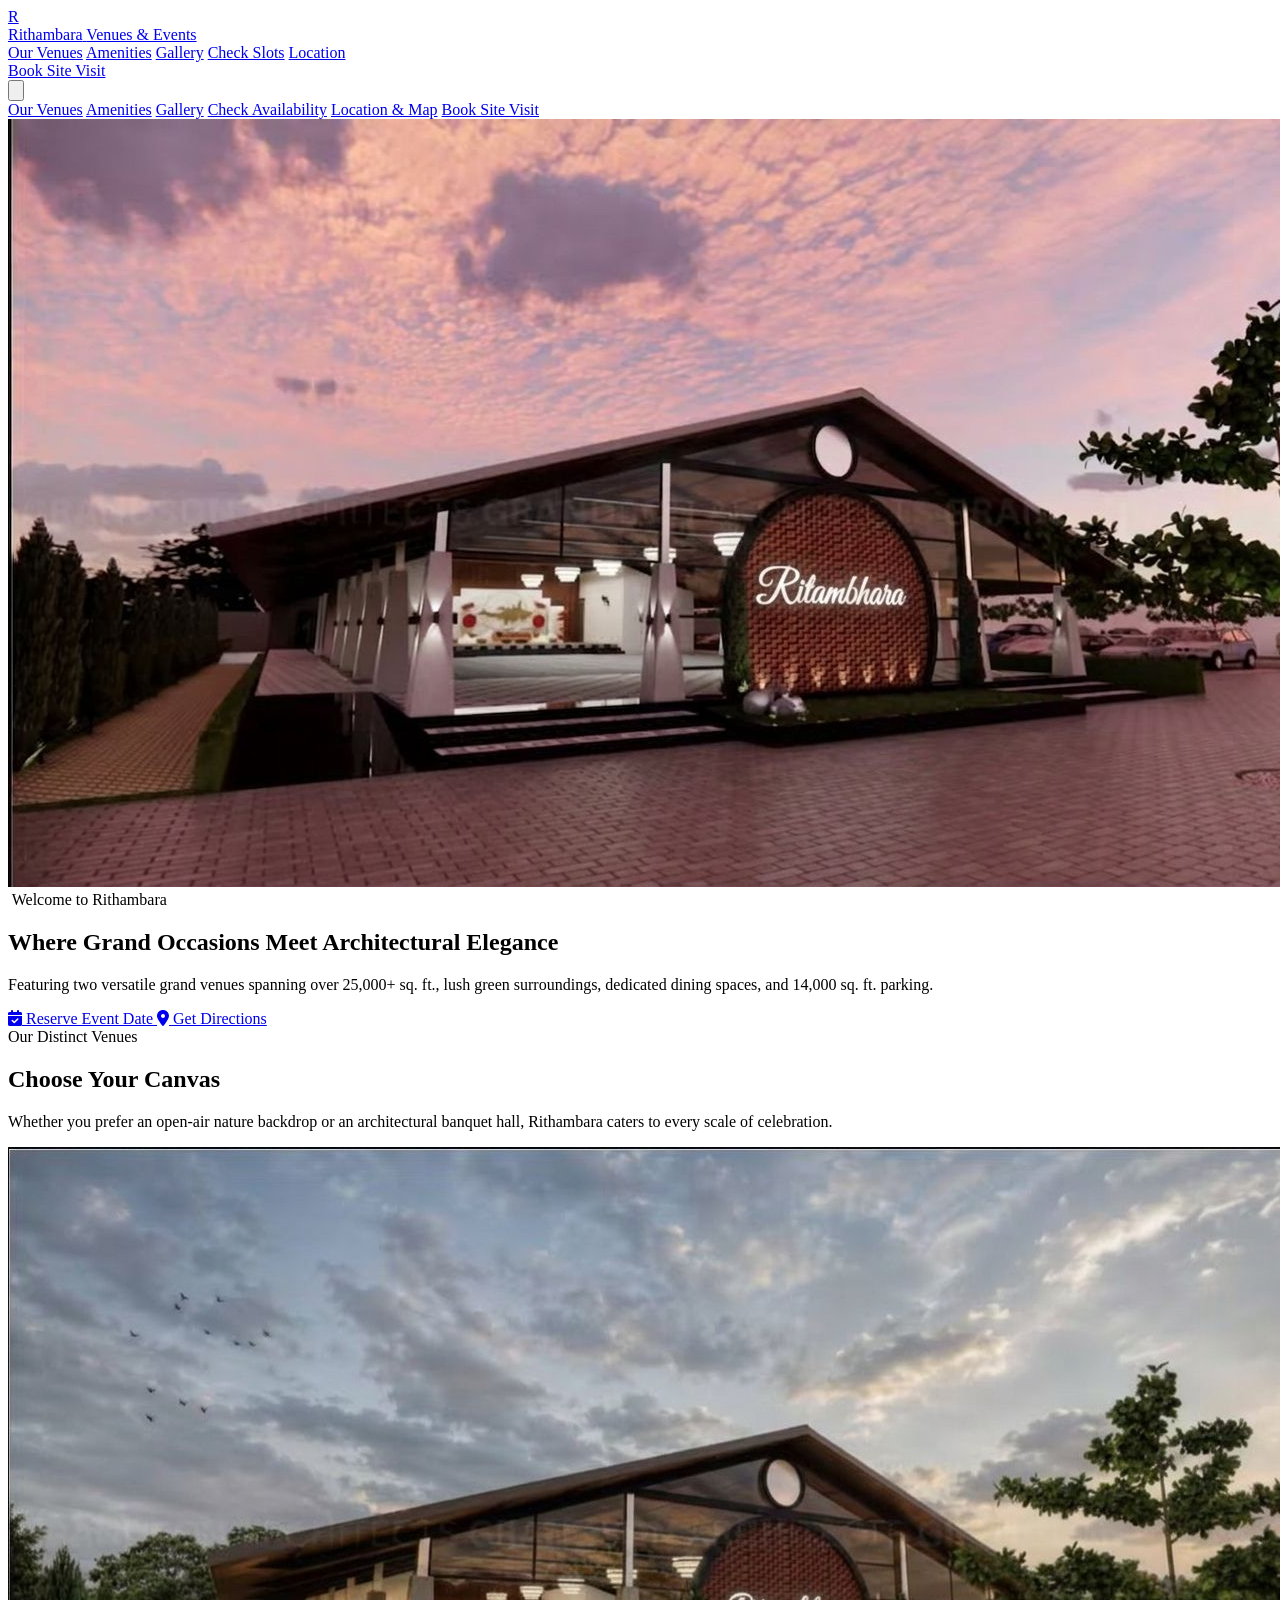
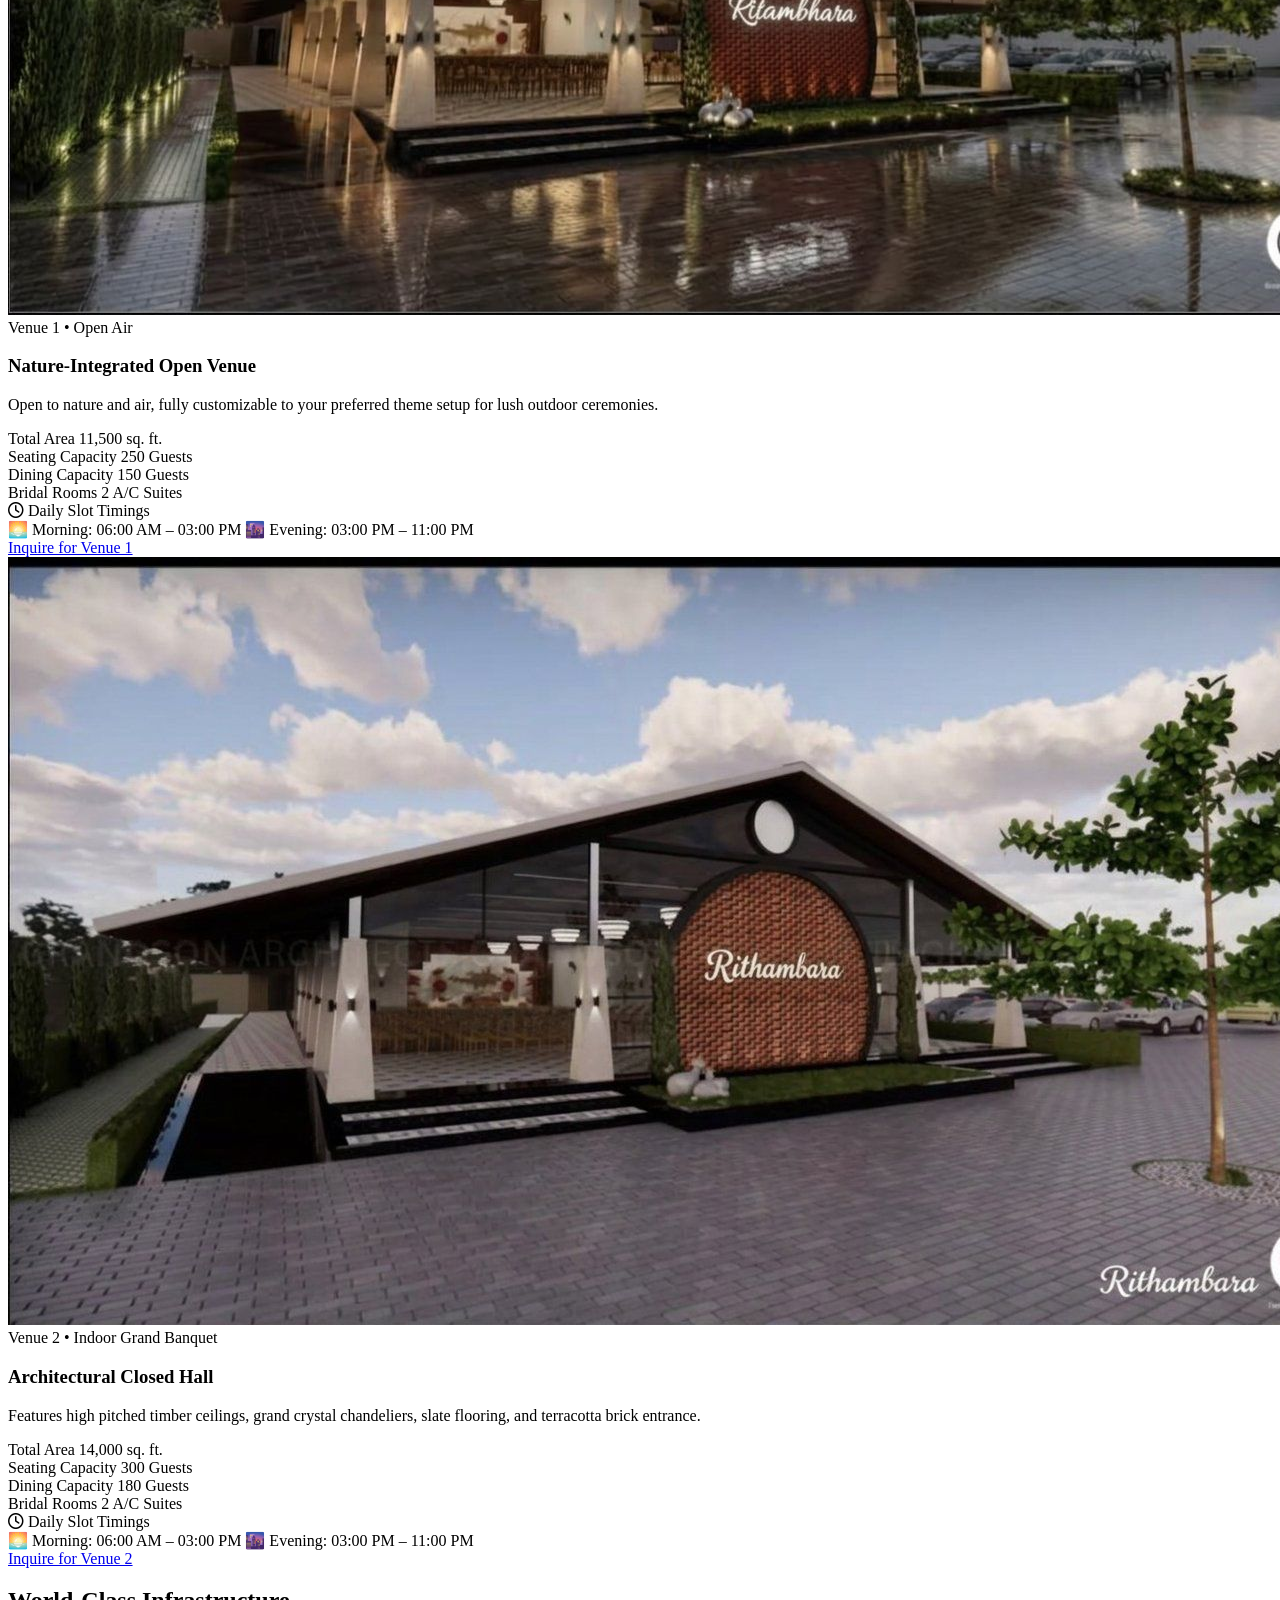
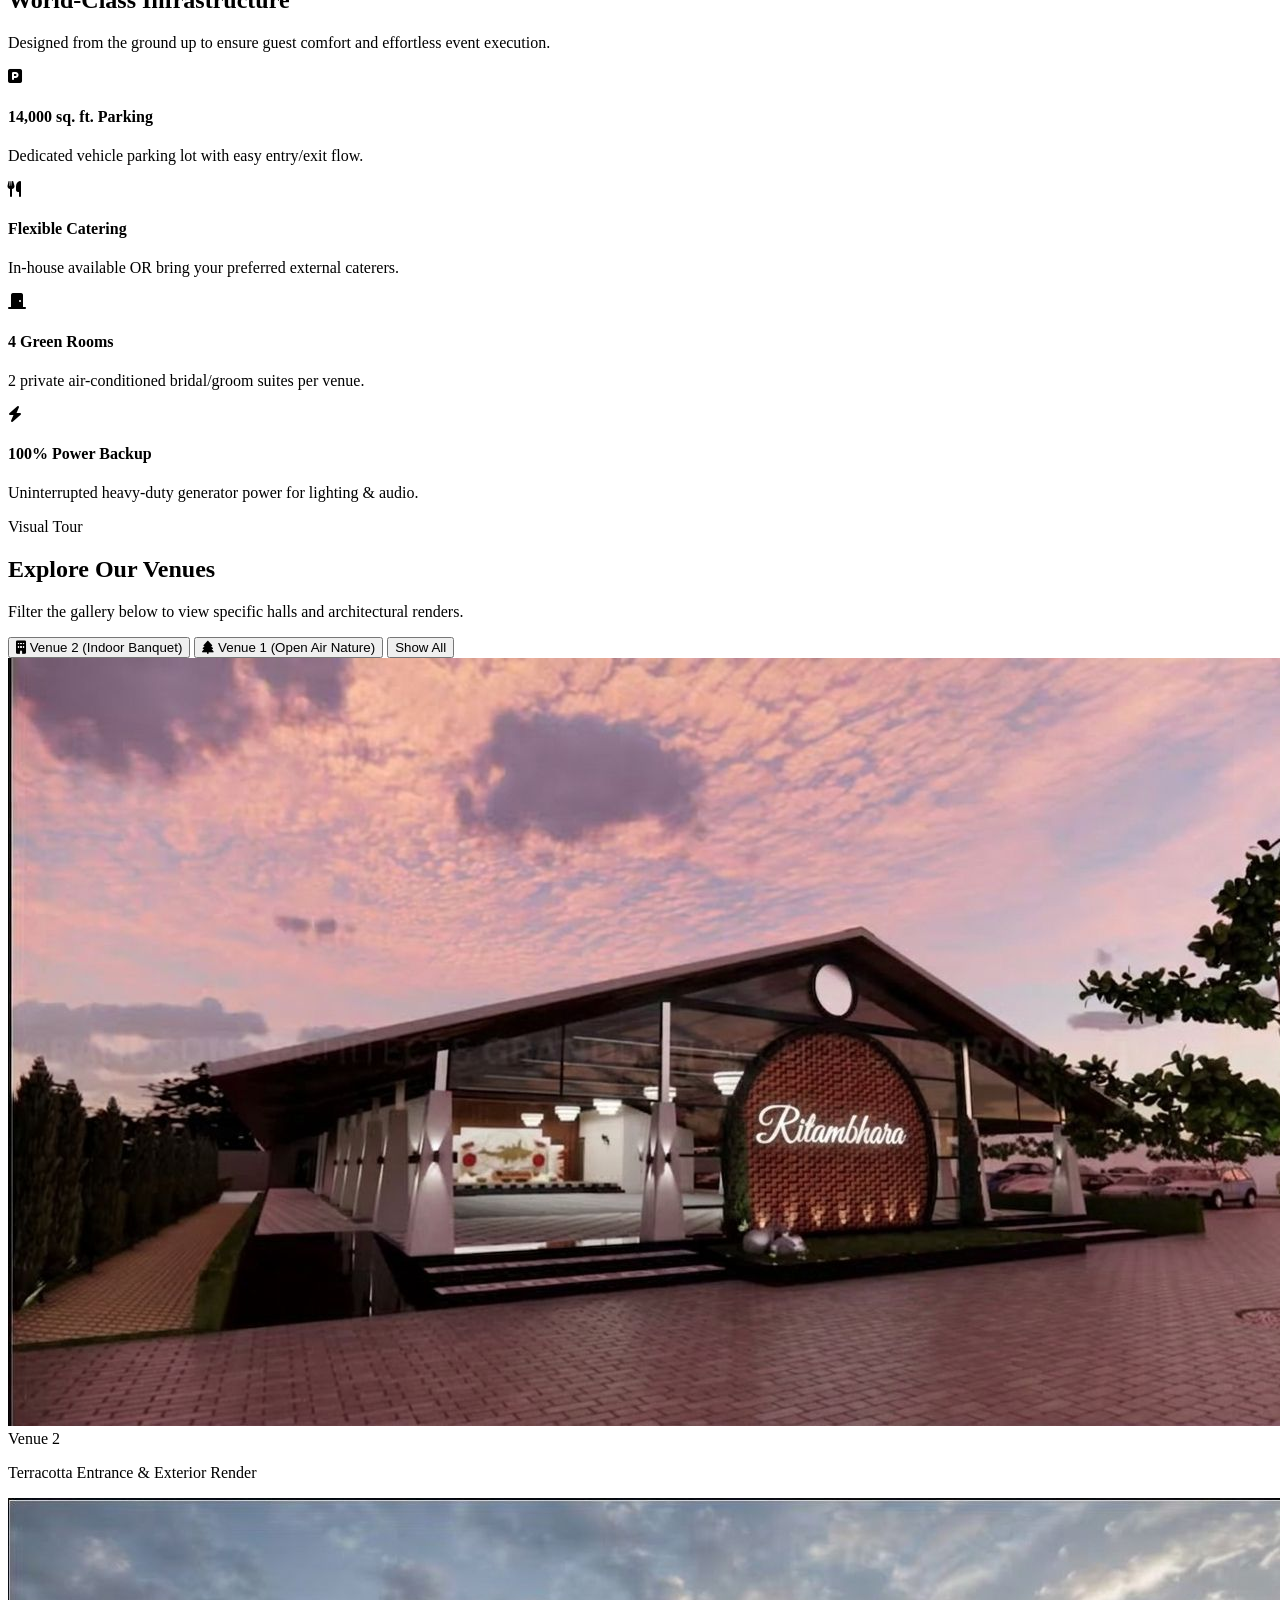
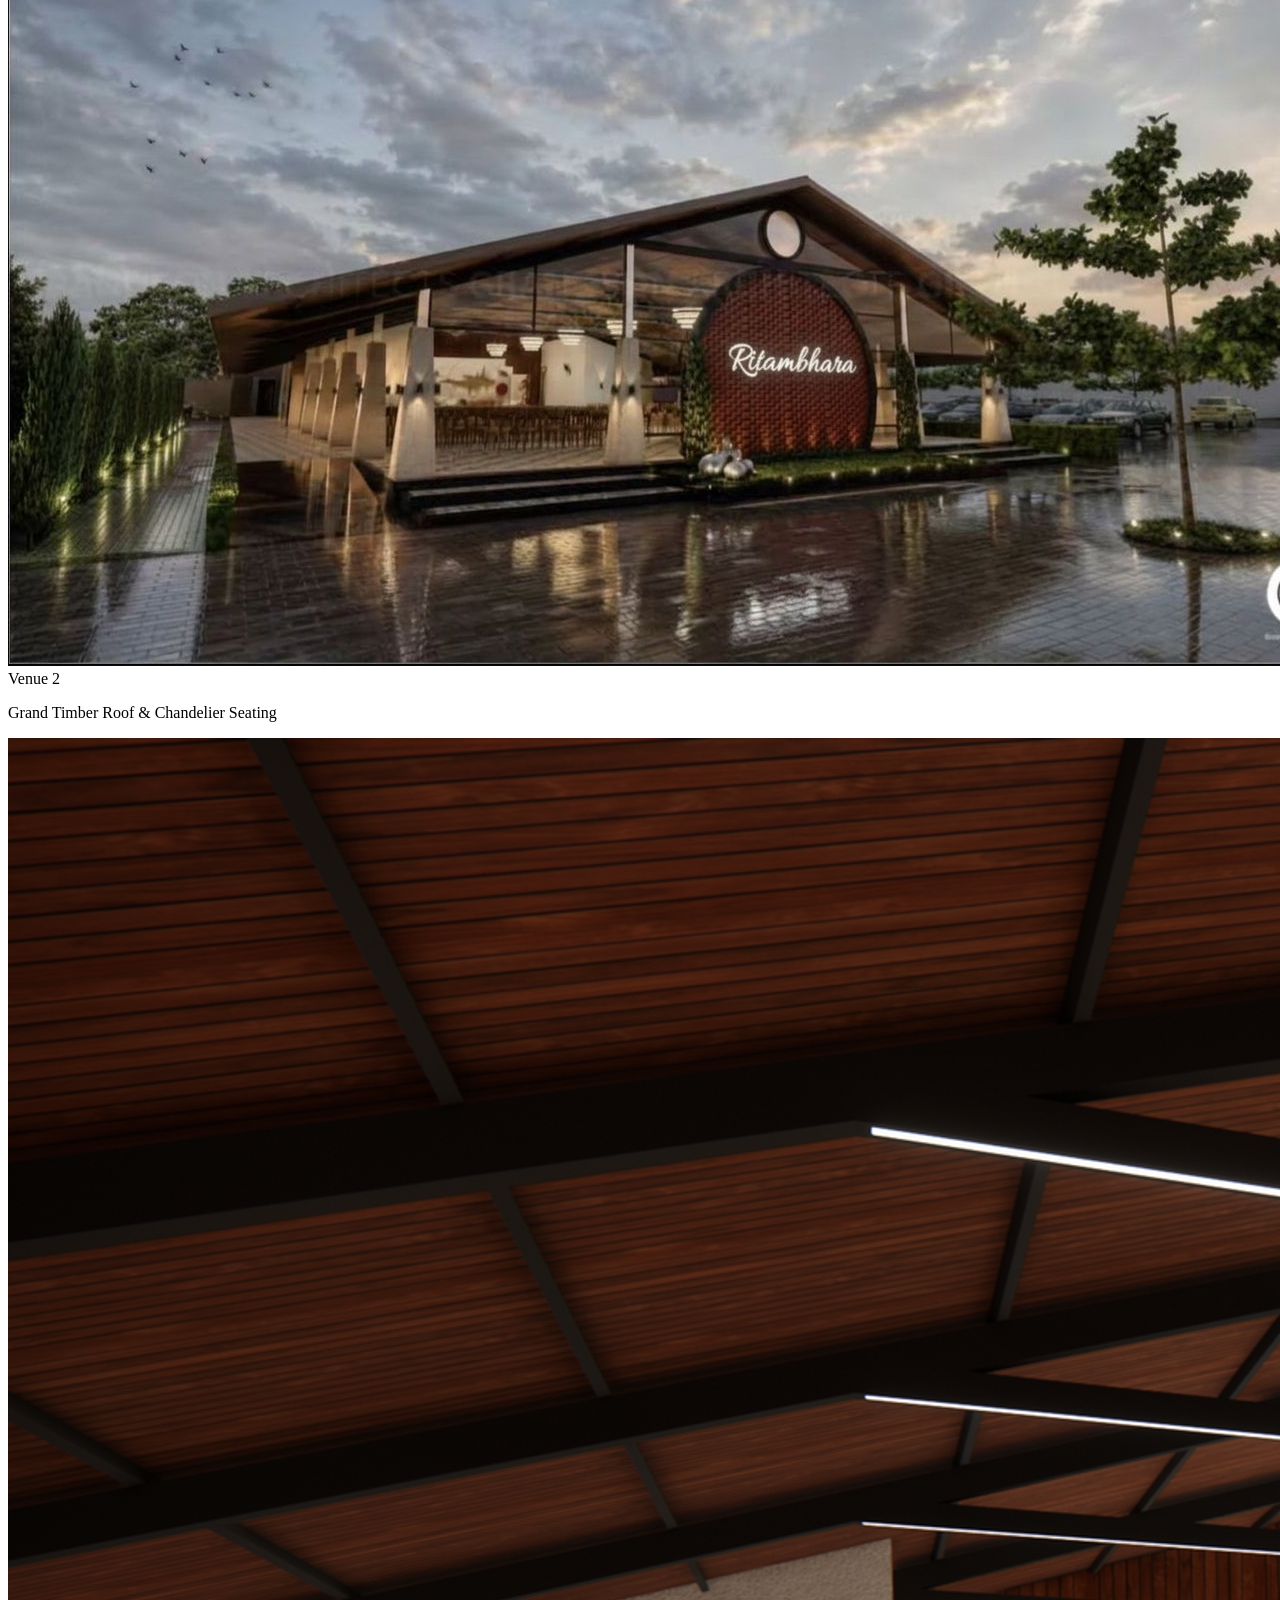
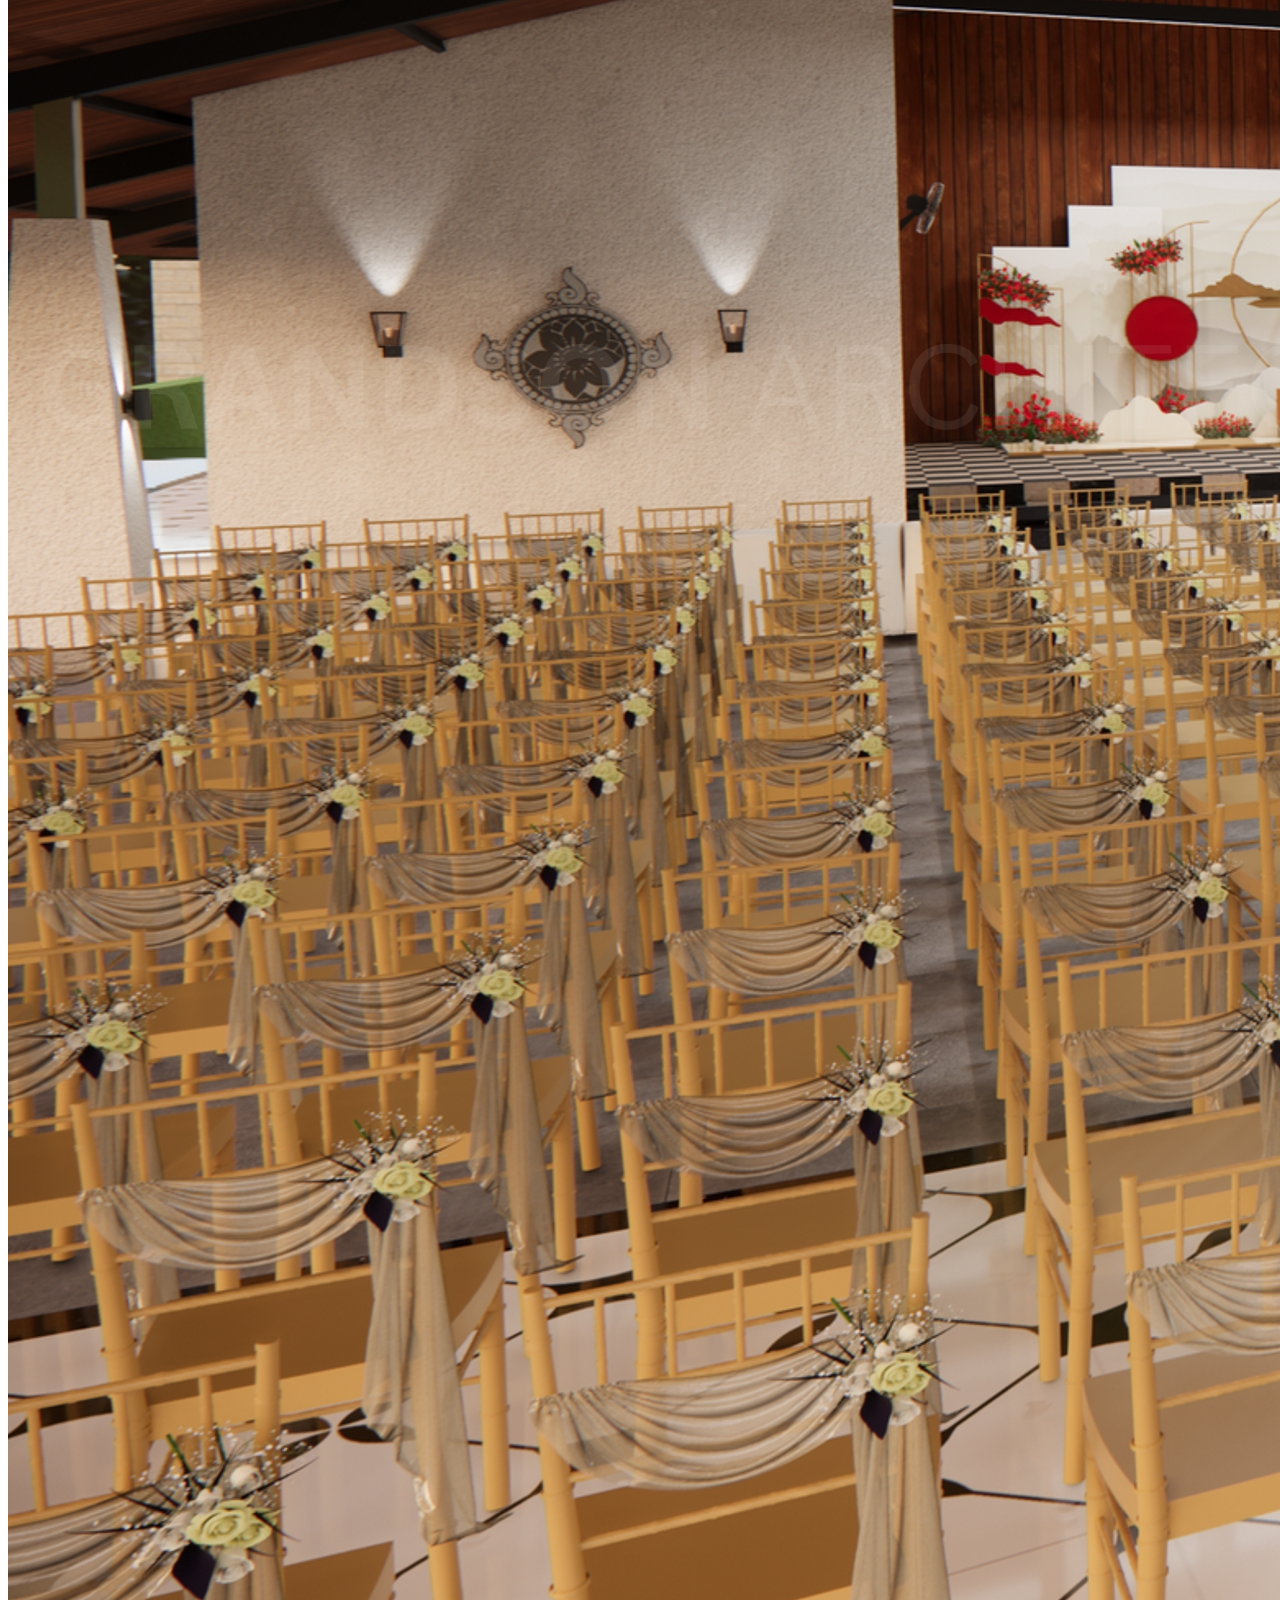
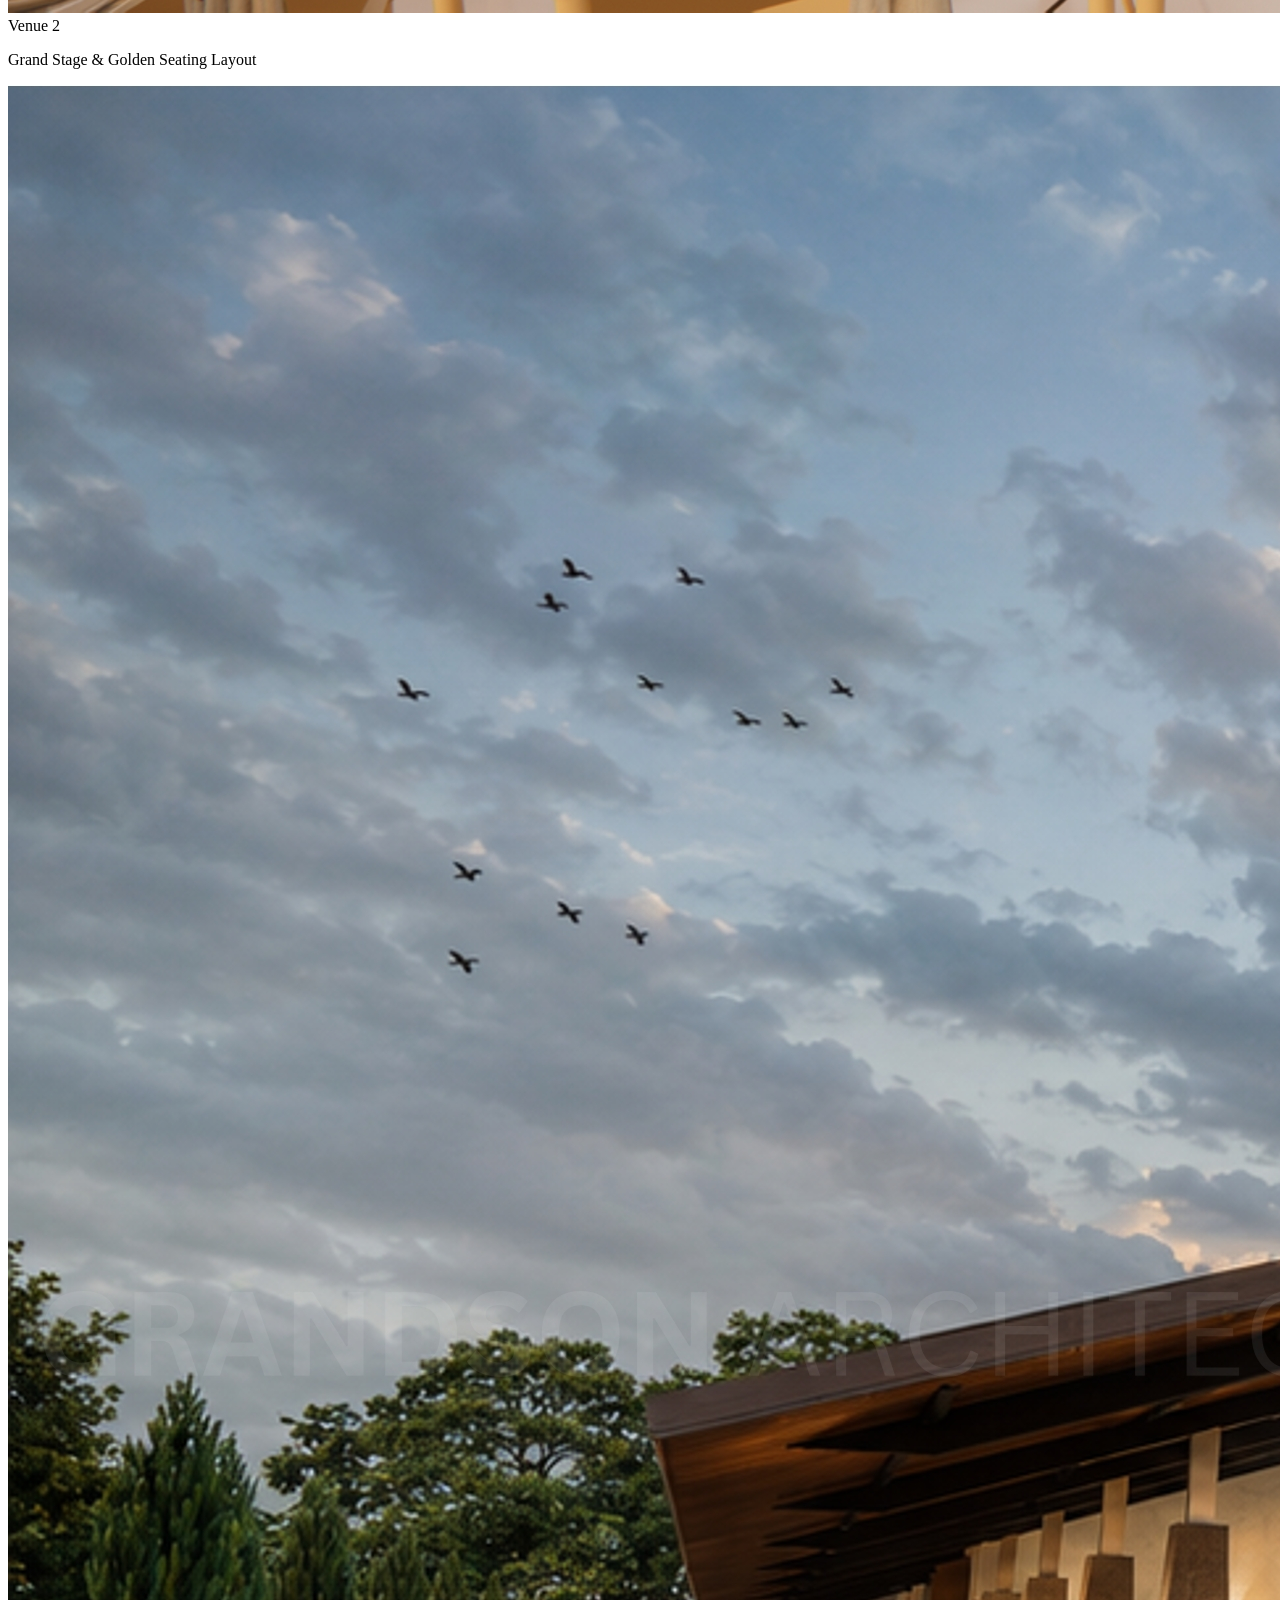
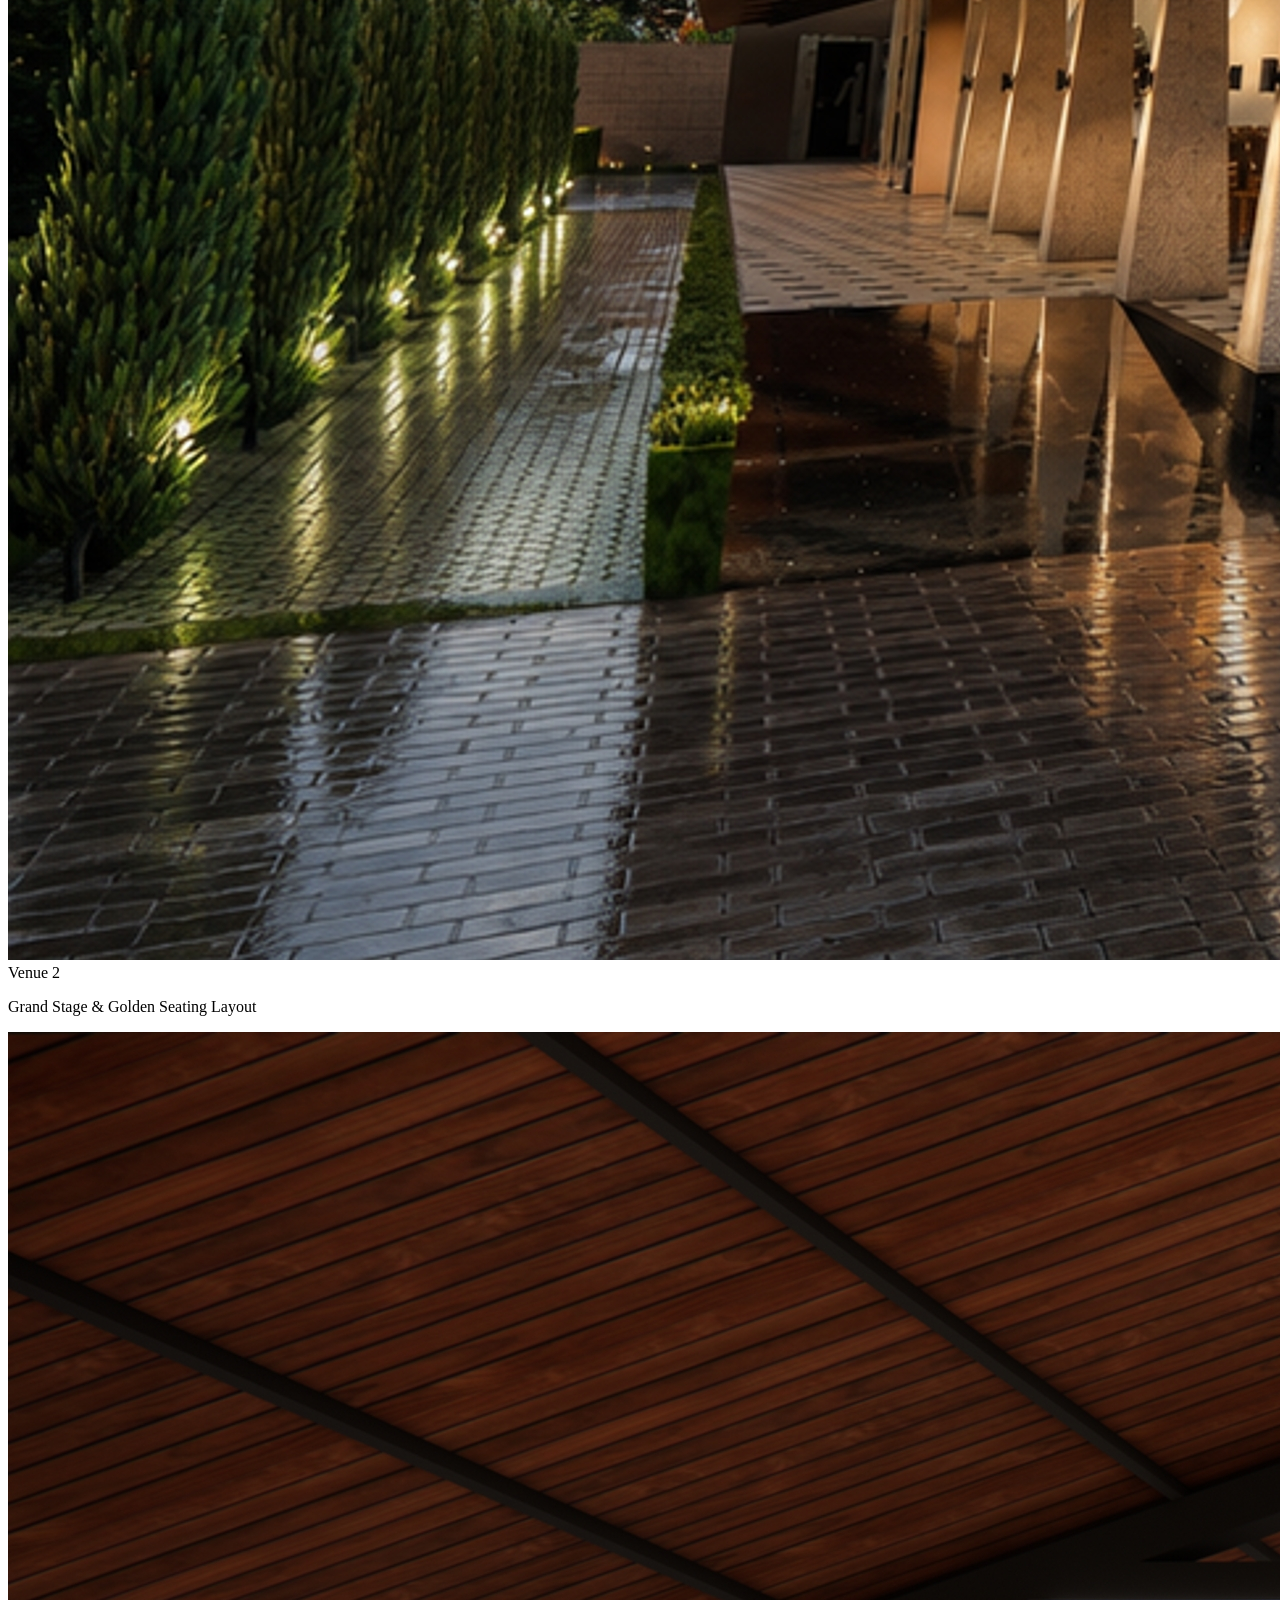
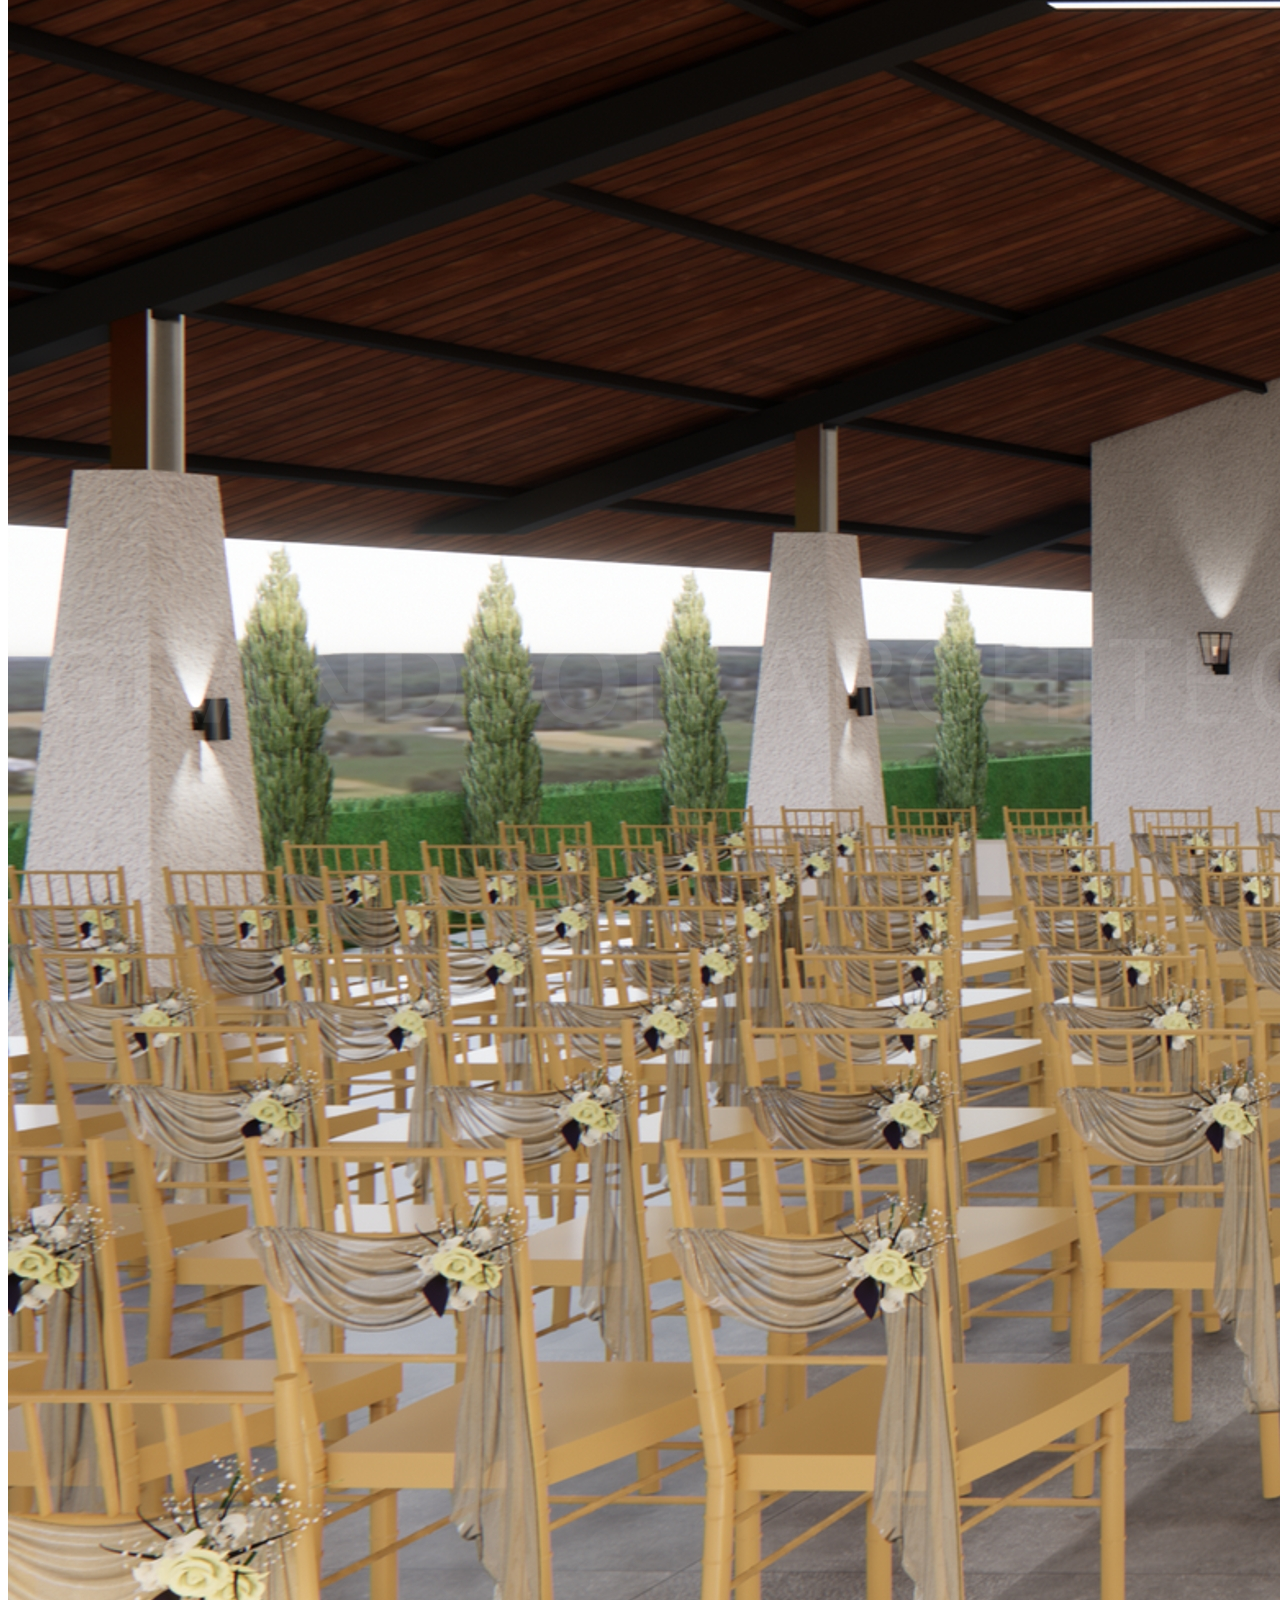
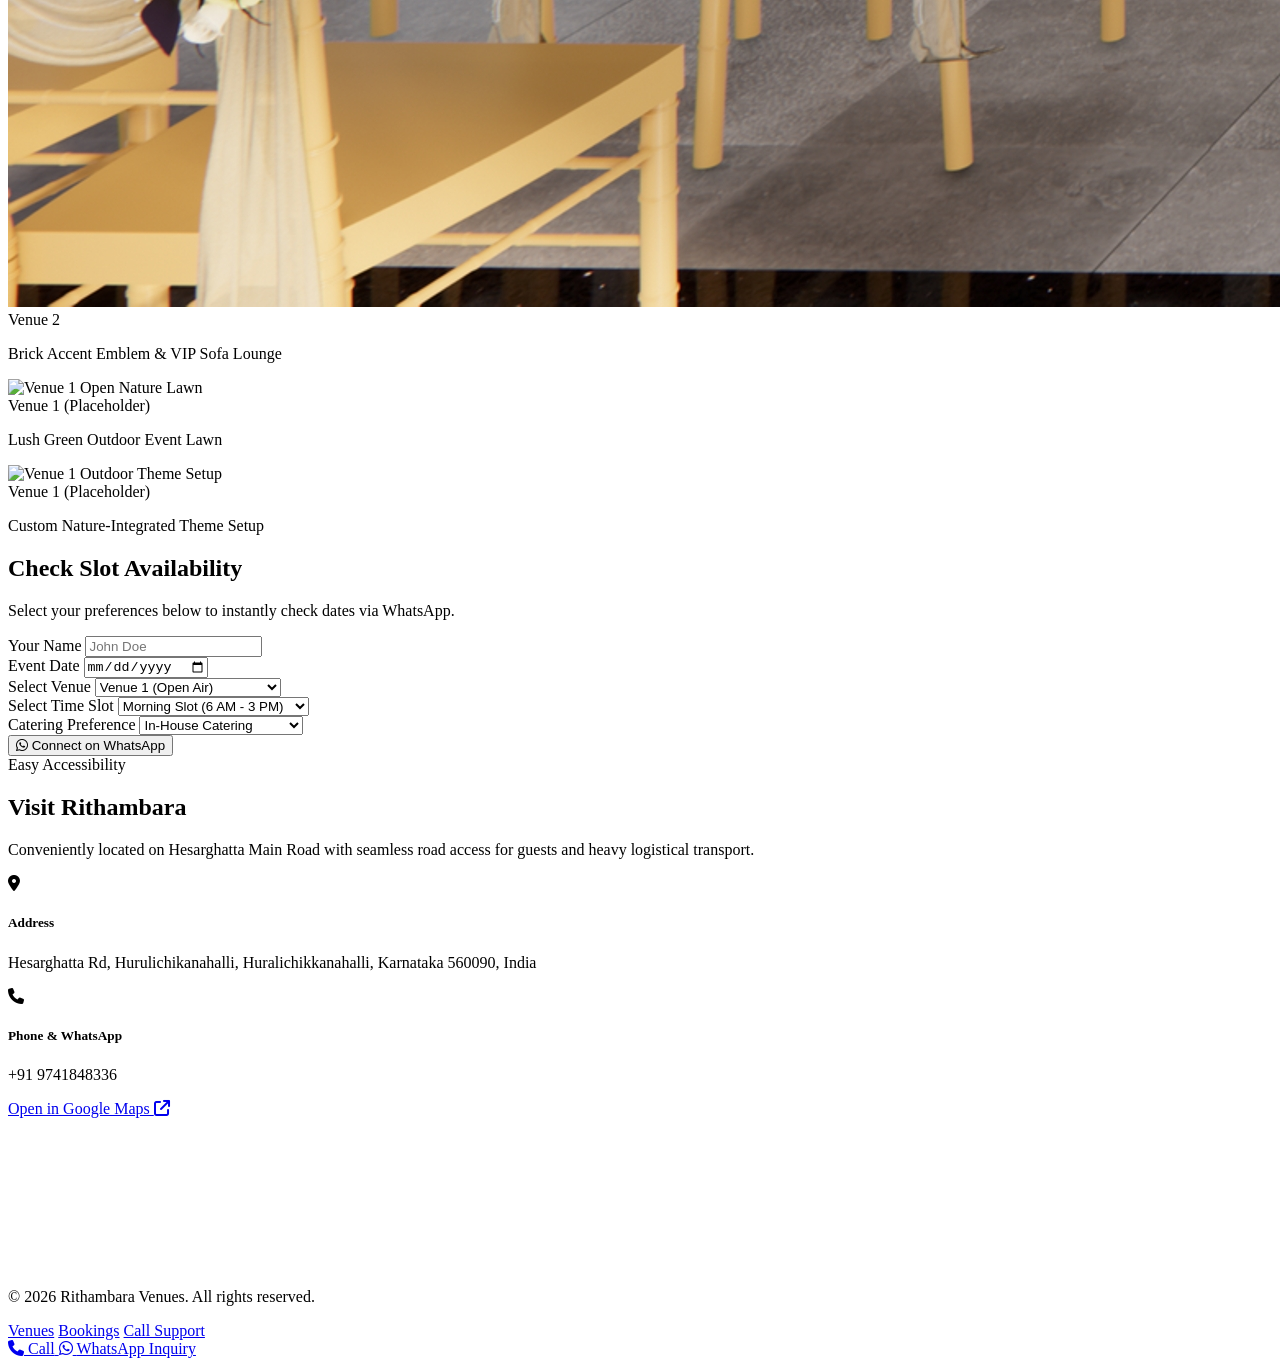
==== index.html @ f939b253 "Add files via upload" ====
<!DOCTYPE html>
<html lang="en" class="scroll-smooth">
<head>
    <meta charset="UTF-8">
    <meta name="viewport" content="width=device-width, initial-scale=1.0">
    <title>Rithambara | Premium Event & Wedding Venues</title>
    
    <!-- Tailwind CSS CDN -->
    <script src="https://cdn.tailwindcss.com"></script>
    <script>
        tailwind.config = {
            theme: {
                extend: {
                    colors: {
                        brand: {
                            terracotta: '#A33B26',
                            gold: '#D99B26',
                            dark: '#1E2022',
                            cream: '#FA97A3',
                            moss: '#2D4A3E'
                        }
                    },
                    fontFamily: {
                        serif: ['Playfair Display', 'serif'],
                        sans: ['Plus Jakarta Sans', 'sans-serif'],
                        script: ['Great Vibes', 'cursive']
                    }
                }
            }
        }
    </script>

    <!-- Google Fonts -->
    <link rel="preconnect" href="https://fonts.googleapis.com">
    <link rel="preconnect" href="https://fonts.gstatic.com" crossorigin>
    <link href="https://fonts.googleapis.com/css2?family=Great+Vibes&family=Playfair+Display:ital,wght@0,400..800;1,400..800&family=Plus+Jakarta+Sans:wght@300;400;500;600;700&display=swap" rel="stylesheet">
    
    <!-- FontAwesome Icons -->
    <link rel="stylesheet" href="https://cdnjs.cloudflare.com/ajax/libs/font-awesome/6.4.0/css/all.min.css">
    
    <!-- Alpine.js for interactive state management -->
    <script defer src="https://cdn.jsdelivr.net/npm/alpinejs@3.x.x/dist/cdn.min.js"></script>
</head>
<body class="bg-gray-50 text-gray-800 font-sans antialiased selection:bg-brand-terracotta selection:text-white" x-data="{ mobileMenu: false, activeTab: 'all' }">

    <!-- Top Sticky Header -->
    <header class="sticky top-0 z-40 bg-white/90 backdrop-blur-md border-b border-gray-100 shadow-sm">
        <div class="max-w-7xl mx-auto px-4 sm:px-6 lg:px-8 h-20 flex items-center justify-between">
            <!-- Brand Logo -->
            <a href="#" class="flex items-center gap-3">
                <div class="w-10 h-10 rounded-t-full bg-brand-terracotta flex items-center justify-center text-white font-script text-2xl shadow-md">
                    R
                </div>
                <div class="flex flex-col">
                    <span class="font-script text-3xl text-brand-terracotta leading-none">Rithambara</span>
                    <span class="text-[9px] tracking-[0.25em] font-bold text-gray-500 uppercase">Venues & Events</span>
                </div>
            </a>

            <!-- Desktop Nav Links -->
            <nav class="hidden md:flex items-center gap-8 font-medium text-sm text-gray-700">
                <a href="#halls" class="hover:text-brand-terracotta transition-colors">Our Venues</a>
                <a href="#amenities" class="hover:text-brand-terracotta transition-colors">Amenities</a>
                <a href="#gallery" class="hover:text-brand-terracotta transition-colors">Gallery</a>
                <a href="#booking" class="hover:text-brand-terracotta transition-colors">Check Slots</a>
                <a href="#location" class="hover:text-brand-terracotta transition-colors">Location</a>
            </nav>

            <!-- CTA Button -->
            <div class="hidden md:flex items-center">
                <a href="#booking" class="bg-brand-terracotta hover:bg-red-800 text-white px-5 py-2.5 rounded-full text-sm font-semibold transition-all shadow-md hover:shadow-lg">
                    Book Site Visit
                </a>
            </div>

            <!-- Mobile Hamburger Button -->
            <button @click="mobileMenu = !mobileMenu" class="md:hidden text-gray-700 text-2xl focus:outline-none">
                <i class="fa-solid" :class="mobileMenu ? 'fa-xmark' : 'fa-bars'"></i>
            </button>
        </div>

        <!-- Mobile Drawer Menu -->
        <div x-show="mobileMenu" x-transition class="md:hidden bg-white border-b border-gray-200 px-6 py-4 space-y-3">
            <a href="#halls" @click="mobileMenu = false" class="block font-medium text-gray-700 hover:text-brand-terracotta">Our Venues</a>
            <a href="#amenities" @click="mobileMenu = false" class="block font-medium text-gray-700 hover:text-brand-terracotta">Amenities</a>
            <a href="#gallery" @click="mobileMenu = false" class="block font-medium text-gray-700 hover:text-brand-terracotta">Gallery</a>
            <a href="#booking" @click="mobileMenu = false" class="block font-medium text-gray-700 hover:text-brand-terracotta">Check Availability</a>
            <a href="#location" @click="mobileMenu = false" class="block font-medium text-gray-700 hover:text-brand-terracotta">Location & Map</a>
            <a href="#booking" @click="mobileMenu = false" class="block text-center w-full bg-brand-terracotta text-white py-2.5 rounded-xl font-semibold">Book Site Visit</a>
        </div>
    </header>

    <!-- Hero Section -->
    <section class="relative bg-brand-dark text-white py-20 lg:py-32 overflow-hidden">
        <!-- Background Image with Overlay -->
        <div class="absolute inset-0 z-0">
            <img src="IMG-20260905-WA0045.jpg" alt="Rithambara Venue View" class="w-full h-full object-cover opacity-35 object-center">
            <div class="absolute inset-0 bg-gradient-to-t from-brand-dark via-brand-dark/60 to-transparent"></div>
        </div>

        <div class="relative z-10 max-w-7xl mx-auto px-4 sm:px-6 lg:px-8 text-center md:text-left">
            <div class="inline-flex items-center gap-2 px-3 py-1.5 rounded-full bg-white/10 border border-white/20 text-brand-gold text-xs font-semibold uppercase tracking-wider mb-6">
                <i class="fa-solid fa-sparkles"></i> Welcome to Rithambara
            </div>
            <h1 class="text-4xl md:text-6xl lg:text-7xl font-serif font-bold leading-tight max-w-4xl">
                Where Grand Occasions Meet Architectural Elegance
            </h1>
            <p class="mt-6 text-lg md:text-xl text-gray-300 max-w-2xl font-light">
                Featuring two versatile grand venues spanning over 25,000+ sq. ft., lush green surroundings, dedicated dining spaces, and 14,000 sq. ft. parking.
            </p>
            <div class="mt-8 flex flex-col sm:flex-row gap-4 justify-center md:justify-start">
                <a href="#booking" class="bg-brand-terracotta hover:bg-red-800 text-white px-8 py-4 rounded-xl font-bold text-center transition-all shadow-lg flex items-center justify-center gap-2">
                    <i class="fa-solid fa-calendar-check"></i> Reserve Event Date
                </a>
                <a href="https://maps.app.goo.gl/eoiVPCyDBNswEAu97" target="_blank" class="bg-white/10 hover:bg-white/20 border border-white/30 text-white px-8 py-4 rounded-xl font-semibold text-center transition-all flex items-center justify-center gap-2">
                    <i class="fa-solid fa-location-dot text-brand-gold"></i> Get Directions
                </a>
            </div>
        </div>
    </section>

    <!-- Venue Comparison Cards Section -->
    <section id="halls" class="py-20 max-w-7xl mx-auto px-4 sm:px-6 lg:px-8">
        <div class="text-center max-w-3xl mx-auto mb-16">
            <span class="text-brand-terracotta font-bold text-sm uppercase tracking-widest">Our Distinct Venues</span>
            <h2 class="text-3xl md:text-5xl font-serif font-bold mt-2 text-gray-900">Choose Your Canvas</h2>
            <p class="text-gray-600 mt-4">Whether you prefer an open-air nature backdrop or an architectural banquet hall, Rithambara caters to every scale of celebration.</p>
        </div>

        <div class="grid grid-cols-1 lg:grid-cols-2 gap-8">
            <!-- Venue 1 Card -->
            <div class="bg-white rounded-3xl overflow-hidden shadow-lg border border-gray-100 flex flex-col justify-between hover:shadow-xl transition-shadow">
                <div>
                    <div class="relative h-64 overflow-hidden">
                        <img src="IMG-20260905-WA0046.jpg" alt="Venue 1 Open Nature" class="w-full h-full object-cover">
                        <div class="absolute top-4 left-4 bg-brand-moss text-white text-xs font-bold px-3 py-1.5 rounded-full uppercase tracking-wider">
                            Venue 1 • Open Air
                        </div>
                    </div>
                    <div class="p-6 md:p-8">
                        <h3 class="text-2xl font-serif font-bold text-gray-900">Nature-Integrated Open Venue</h3>
                        <p class="text-gray-600 mt-2 text-sm">Open to nature and air, fully customizable to your preferred theme setup for lush outdoor ceremonies.</p>
                        
                        <div class="grid grid-cols-2 gap-4 my-6 py-4 border-y border-gray-100 text-sm">
                            <div>
                                <span class="text-gray-400 block text-xs">Total Area</span>
                                <span class="font-bold text-gray-800 text-base">11,500 sq. ft.</span>
                            </div>
                            <div>
                                <span class="text-gray-400 block text-xs">Seating Capacity</span>
                                <span class="font-bold text-gray-800 text-base">250 Guests</span>
                            </div>
                            <div>
                                <span class="text-gray-400 block text-xs">Dining Capacity</span>
                                <span class="font-bold text-gray-800 text-base">150 Guests</span>
                            </div>
                            <div>
                                <span class="text-gray-400 block text-xs">Bridal Rooms</span>
                                <span class="font-bold text-gray-800 text-base">2 A/C Suites</span>
                            </div>
                        </div>

                        <div class="bg-amber-50 rounded-2xl p-4 border border-amber-100">
                            <span class="text-xs font-bold text-amber-900 uppercase tracking-wider block mb-2"><i class="fa-regular fa-clock"></i> Daily Slot Timings</span>
                            <div class="flex justify-between text-xs text-amber-950 font-medium">
                                <span>🌅 Morning: 06:00 AM – 03:00 PM</span>
                                <span>🌆 Evening: 03:00 PM – 11:00 PM</span>
                            </div>
                        </div>
                    </div>
                </div>
                <div class="p-6 md:p-8 pt-0">
                    <a href="#booking" class="block text-center w-full bg-gray-900 hover:bg-brand-terracotta text-white font-semibold py-3 rounded-xl transition-colors">
                        Inquire for Venue 1
                    </a>
                </div>
            </div>

            <!-- Venue 2 Card -->
            <div class="bg-white rounded-3xl overflow-hidden shadow-lg border border-gray-100 flex flex-col justify-between hover:shadow-xl transition-shadow">
                <div>
                    <div class="relative h-64 overflow-hidden">
                        <img src="IMG-20260905-WA0047.jpg" alt="Venue 2 Grand Architecture" class="w-full h-full object-cover">
                        <div class="absolute top-4 left-4 bg-brand-terracotta text-white text-xs font-bold px-3 py-1.5 rounded-full uppercase tracking-wider">
                            Venue 2 • Indoor Grand Banquet
                        </div>
                    </div>
                    <div class="p-6 md:p-8">
                        <h3 class="text-2xl font-serif font-bold text-gray-900">Architectural Closed Hall</h3>
                        <p class="text-gray-600 mt-2 text-sm">Features high pitched timber ceilings, grand crystal chandeliers, slate flooring, and terracotta brick entrance.</p>
                        
                        <div class="grid grid-cols-2 gap-4 my-6 py-4 border-y border-gray-100 text-sm">
                            <div>
                                <span class="text-gray-400 block text-xs">Total Area</span>
                                <span class="font-bold text-gray-800 text-base">14,000 sq. ft.</span>
                            </div>
                            <div>
                                <span class="text-gray-400 block text-xs">Seating Capacity</span>
                                <span class="font-bold text-gray-800 text-base">300 Guests</span>
                            </div>
                            <div>
                                <span class="text-gray-400 block text-xs">Dining Capacity</span>
                                <span class="font-bold text-gray-800 text-base">180 Guests</span>
                            </div>
                            <div>
                                <span class="text-gray-400 block text-xs">Bridal Rooms</span>
                                <span class="font-bold text-gray-800 text-base">2 A/C Suites</span>
                            </div>
                        </div>

                        <div class="bg-amber-50 rounded-2xl p-4 border border-amber-100">
                            <span class="text-xs font-bold text-amber-900 uppercase tracking-wider block mb-2"><i class="fa-regular fa-clock"></i> Daily Slot Timings</span>
                            <div class="flex justify-between text-xs text-amber-950 font-medium">
                                <span>🌅 Morning: 06:00 AM – 03:00 PM</span>
                                <span>🌆 Evening: 03:00 PM – 11:00 PM</span>
                            </div>
                        </div>
                    </div>
                </div>
                <div class="p-6 md:p-8 pt-0">
                    <a href="#booking" class="block text-center w-full bg-brand-terracotta hover:bg-red-800 text-white font-semibold py-3 rounded-xl transition-colors">
                        Inquire for Venue 2
                    </a>
                </div>
            </div>
        </div>
    </section>

    <!-- Key Infrastructure & Amenities -->
    <section id="amenities" class="py-16 bg-gray-100">
        <div class="max-w-7xl mx-auto px-4 sm:px-6 lg:px-8">
            <div class="text-center max-w-2xl mx-auto mb-12">
                <h2 class="text-3xl font-serif font-bold text-gray-900">World-Class Infrastructure</h2>
                <p class="text-gray-600 mt-2">Designed from the ground up to ensure guest comfort and effortless event execution.</p>
            </div>

            <div class="grid grid-cols-2 md:grid-cols-4 gap-6">
                <div class="bg-white p-6 rounded-2xl shadow-sm text-center">
                    <div class="w-12 h-12 bg-amber-100 text-brand-gold rounded-full flex items-center justify-center mx-auto text-xl mb-4">
                        <i class="fa-solid fa-square-parking"></i>
                    </div>
                    <h4 class="font-bold text-gray-900">14,000 sq. ft. Parking</h4>
                    <p class="text-xs text-gray-500 mt-1">Dedicated vehicle parking lot with easy entry/exit flow.</p>
                </div>

                <div class="bg-white p-6 rounded-2xl shadow-sm text-center">
                    <div class="w-12 h-12 bg-red-100 text-brand-terracotta rounded-full flex items-center justify-center mx-auto text-xl mb-4">
                        <i class="fa-solid fa-utensils"></i>
                    </div>
                    <h4 class="font-bold text-gray-900">Flexible Catering</h4>
                    <p class="text-xs text-gray-500 mt-1">In-house available OR bring your preferred external caterers.</p>
                </div>

                <div class="bg-white p-6 rounded-2xl shadow-sm text-center">
                    <div class="w-12 h-12 bg-emerald-100 text-emerald-700 rounded-full flex items-center justify-center mx-auto text-xl mb-4">
                        <i class="fa-solid fa-door-closed"></i>
                    </div>
                    <h4 class="font-bold text-gray-900">4 Green Rooms</h4>
                    <p class="text-xs text-gray-500 mt-1">2 private air-conditioned bridal/groom suites per venue.</p>
                </div>

                <div class="bg-white p-6 rounded-2xl shadow-sm text-center">
                    <div class="w-12 h-12 bg-blue-100 text-blue-700 rounded-full flex items-center justify-center mx-auto text-xl mb-4">
                        <i class="fa-solid fa-bolt"></i>
                    </div>
                    <h4 class="font-bold text-gray-900">100% Power Backup</h4>
                    <p class="text-xs text-gray-500 mt-1">Uninterrupted heavy-duty generator power for lighting & audio.</p>
                </div>
            </div>
        </div>
    </section>

<!-- Interactive Multi-Venue Gallery Section -->
<section id="gallery" class="py-20 max-w-7xl mx-auto px-4 sm:px-6 lg:px-8" x-data="{ galleryTab: 'venue2' }">
    <div class="text-center max-w-2xl mx-auto mb-10">
        <span class="text-brand-terracotta font-bold text-sm uppercase tracking-widest">Visual Tour</span>
        <h2 class="text-3xl font-serif font-bold text-gray-900 mt-1">Explore Our Venues</h2>
        <p class="text-gray-600 text-sm mt-2">Filter the gallery below to view specific halls and architectural renders.</p>
        
        <!-- Filter Tabs -->
        <div class="flex flex-wrap justify-center gap-3 mt-6">
            <button 
                @click="galleryTab = 'venue2'" 
                :class="galleryTab === 'venue2' ? 'bg-brand-terracotta text-white shadow-md' : 'bg-gray-100 text-gray-700 hover:bg-gray-200'"
                class="px-6 py-2.5 rounded-full text-sm font-semibold transition-all flex items-center gap-2">
                <i class="fa-solid fa-building"></i> Venue 2 (Indoor Banquet)
            </button>

            <button 
                @click="galleryTab = 'venue1'" 
                :class="galleryTab === 'venue1' ? 'bg-brand-moss text-white shadow-md' : 'bg-gray-100 text-gray-700 hover:bg-gray-200'"
                class="px-6 py-2.5 rounded-full text-sm font-semibold transition-all flex items-center gap-2">
                <i class="fa-solid fa-tree"></i> Venue 1 (Open Air Nature)
            </button>

            <button 
                @click="galleryTab = 'all'" 
                :class="galleryTab === 'all' ? 'bg-gray-900 text-white shadow-md' : 'bg-gray-100 text-gray-700 hover:bg-gray-200'"
                class="px-6 py-2.5 rounded-full text-sm font-semibold transition-all">
                Show All
            </button>
        </div>
    </div>

    <!-- Gallery Grid -->
    <div class="grid grid-cols-1 sm:grid-cols-2 lg:grid-cols-3 gap-6">

        <!-- VENUE 2 IMAGES (From Architectural PDF) -->
        <div x-show="galleryTab === 'venue2' || galleryTab === 'all'" x-transition class="group relative rounded-2xl overflow-hidden h-72 shadow-md bg-gray-100">
            <img src="IMG-20260905-WA0045.jpg" onError="this.src='https://images.unsplash.com/photo-1519167758481-83f550bb49b3?auto=format&fit=crop&w=800&q=80'" alt="Venue 2 Terracotta Entrance" class="w-full h-full object-cover group-hover:scale-105 transition-transform duration-300">
            <div class="absolute inset-0 bg-gradient-to-t from-black/80 via-black/20 to-transparent opacity-80"></div>
            <div class="absolute bottom-4 left-4 text-white">
                <span class="text-[10px] uppercase font-bold tracking-wider px-2 py-0.5 rounded bg-brand-terracotta">Venue 2</span>
                <p class="font-semibold text-sm mt-1">Terracotta Entrance & Exterior Render</p>
            </div>
        </div>

        <div x-show="galleryTab === 'venue2' || galleryTab === 'all'" x-transition class="group relative rounded-2xl overflow-hidden h-72 shadow-md bg-gray-100">
            <img src="IMG-20260905-WA0046.jpg" onError="this.src='https://images.unsplash.com/photo-1545232979-fbf59202c395?auto=format&fit=crop&w=800&q=80'" alt="Venue 2 Pitch Roof & Chandeliers" class="w-full h-full object-cover group-hover:scale-105 transition-transform duration-300">
            <div class="absolute inset-0 bg-gradient-to-t from-black/80 via-black/20 to-transparent opacity-80"></div>
            <div class="absolute bottom-4 left-4 text-white">
                <span class="text-[10px] uppercase font-bold tracking-wider px-2 py-0.5 rounded bg-brand-terracotta">Venue 2</span>
                <p class="font-semibold text-sm mt-1">Grand Timber Roof & Chandelier Seating</p>
            </div>
        </div>

        <div x-show="galleryTab === 'venue2' || galleryTab === 'all'" x-transition class="group relative rounded-2xl overflow-hidden h-72 shadow-md bg-gray-100">
            <img src="v2-interior-stage.jpg" onError="this.src='https://images.unsplash.com/photo-1511795409834-ef04bbd61622?auto=format&fit=crop&w=800&q=80'" alt="Venue 2 Stage View" class="w-full h-full object-cover group-hover:scale-105 transition-transform duration-300">
            <div class="absolute inset-0 bg-gradient-to-t from-black/80 via-black/20 to-transparent opacity-80"></div>
            <div class="absolute bottom-4 left-4 text-white">
                <span class="text-[10px] uppercase font-bold tracking-wider px-2 py-0.5 rounded bg-brand-terracotta">Venue 2</span>
                <p class="font-semibold text-sm mt-1">Grand Stage & Golden Seating Layout</p>
            </div>
        </div>
        <div x-show="galleryTab === 'venue2' || galleryTab === 'all'" x-transition class="group relative rounded-2xl overflow-hidden h-72 shadow-md bg-gray-100">
            <img src="v2-exterior-dusk.jpg" onError="this.src='https://images.unsplash.com/photo-1511795409834-ef04bbd61622?auto=format&fit=crop&w=800&q=80'" alt="Venue 2 Stage View" class="w-full h-full object-cover group-hover:scale-105 transition-transform duration-300">
            <div class="absolute inset-0 bg-gradient-to-t from-black/80 via-black/20 to-transparent opacity-80"></div>
            <div class="absolute bottom-4 left-4 text-white">
                <span class="text-[10px] uppercase font-bold tracking-wider px-2 py-0.5 rounded bg-brand-terracotta">Venue 2</span>
                <p class="font-semibold text-sm mt-1">Grand Stage & Golden Seating Layout</p>
            </div>
        </div>
        <div x-show="galleryTab === 'venue2' || galleryTab === 'all'" x-transition class="group relative rounded-2xl overflow-hidden h-72 shadow-md bg-gray-100">
            <img src="v2-interior-backwall.jpg" onError="this.src='https://images.unsplash.com/photo-1464366400600-7168b8af9bc3?auto=format&fit=crop&w=800&q=80'" alt="Venue 2 Back Feature Wall" class="w-full h-full object-cover group-hover:scale-105 transition-transform duration-300">
            <div class="absolute inset-0 bg-gradient-to-t from-black/80 via-black/20 to-transparent opacity-80"></div>
            <div class="absolute bottom-4 left-4 text-white">
                <span class="text-[10px] uppercase font-bold tracking-wider px-2 py-0.5 rounded bg-brand-terracotta">Venue 2</span>
                <p class="font-semibold text-sm mt-1">Brick Accent Emblem & VIP Sofa Lounge</p>
            </div>
        </div>

        <!-- VENUE 1 IMAGES (Temporary Placeholders until you upload real photos) -->
        <div x-show="galleryTab === 'venue1' || galleryTab === 'all'" x-transition class="group relative rounded-2xl overflow-hidden h-72 shadow-md bg-gray-100">
            <img src="https://images.unsplash.com/photo-1511285560929-80b456fea0bc?auto=format&fit=crop&w=800&q=80" alt="Venue 1 Open Nature Lawn" class="w-full h-full object-cover group-hover:scale-105 transition-transform duration-300">
            <div class="absolute inset-0 bg-gradient-to-t from-black/80 via-black/20 to-transparent opacity-80"></div>
            <div class="absolute bottom-4 left-4 text-white">
                <span class="text-[10px] uppercase font-bold tracking-wider px-2 py-0.5 rounded bg-brand-moss">Venue 1 (Placeholder)</span>
                <p class="font-semibold text-sm mt-1">Lush Green Outdoor Event Lawn</p>
            </div>
        </div>

        <div x-show="galleryTab === 'venue1' || galleryTab === 'all'" x-transition class="group relative rounded-2xl overflow-hidden h-72 shadow-md bg-gray-100">
            <img src="https://images.unsplash.com/photo-1465495976277-4387d4b0b4c6?auto=format&fit=crop&w=800&q=80" alt="Venue 1 Outdoor Theme Setup" class="w-full h-full object-cover group-hover:scale-105 transition-transform duration-300">
            <div class="absolute inset-0 bg-gradient-to-t from-black/80 via-black/20 to-transparent opacity-80"></div>
            <div class="absolute bottom-4 left-4 text-white">
                <span class="text-[10px] uppercase font-bold tracking-wider px-2 py-0.5 rounded bg-brand-moss">Venue 1 (Placeholder)</span>
                <p class="font-semibold text-sm mt-1">Custom Nature-Integrated Theme Setup</p>
            </div>
        </div>

    </div>
</section>

    <!-- Booking / Slot Booking Form Section -->
    <section id="booking" class="py-20 bg-brand-dark text-white relative">
        <div class="max-w-4xl mx-auto px-4 sm:px-6 lg:px-8">
            <div class="bg-white/5 border border-white/10 backdrop-blur-lg rounded-3xl p-8 md:p-12 shadow-2xl">
                <div class="text-center mb-8">
                    <h2 class="text-3xl md:text-4xl font-serif font-bold">Check Slot Availability</h2>
                    <p class="text-gray-400 mt-2 text-sm">Select your preferences below to instantly check dates via WhatsApp.</p>
                </div>

                <form id="whatsappForm" class="space-y-6">
                    <div class="grid grid-cols-1 md:grid-cols-2 gap-6">
                        <div>
                            <label class="block text-xs font-semibold uppercase tracking-wider text-gray-300 mb-2">Your Name</label>
                            <input type="text" id="custName" required placeholder="John Doe" class="w-full bg-white/10 border border-white/20 rounded-xl px-4 py-3 text-white placeholder-gray-500 focus:outline-none focus:border-brand-terracotta">
                        </div>
                        <div>
                            <label class="block text-xs font-semibold uppercase tracking-wider text-gray-300 mb-2">Event Date</label>
                            <input type="date" id="eventDate" required class="w-full bg-white/10 border border-white/20 rounded-xl px-4 py-3 text-white focus:outline-none focus:border-brand-terracotta">
                        </div>
                    </div>

                    <div class="grid grid-cols-1 md:grid-cols-3 gap-6">
                        <div>
                            <label class="block text-xs font-semibold uppercase tracking-wider text-gray-300 mb-2">Select Venue</label>
                            <select id="venueChoice" class="w-full bg-gray-800 border border-white/20 rounded-xl px-4 py-3 text-white focus:outline-none focus:border-brand-terracotta">
                                <option value="Venue 1 (Open Air)">Venue 1 (Open Air)</option>
                                <option value="Venue 2 (Closed Banquet)">Venue 2 (Closed Banquet)</option>
                                <option value="Both Venues (Full Property)">Both Venues (Full Property)</option>
                            </select>
                        </div>
                        <div>
                            <label class="block text-xs font-semibold uppercase tracking-wider text-gray-300 mb-2">Select Time Slot</label>
                            <select id="slotChoice" class="w-full bg-gray-800 border border-white/20 rounded-xl px-4 py-3 text-white focus:outline-none focus:border-brand-terracotta">
                                <option value="Morning Slot (6:00 AM - 3:00 PM)">Morning Slot (6 AM - 3 PM)</option>
                                <option value="Evening Slot (3:00 PM - 11:00 PM)">Evening Slot (3 PM - 11 PM)</option>
                                <option value="Full Day (6:00 AM - 11:00 PM)">Full Day (Both Slots)</option>
                            </select>
                        </div>
                        <div>
                            <label class="block text-xs font-semibold uppercase tracking-wider text-gray-300 mb-2">Catering Preference</label>
                            <select id="cateringChoice" class="w-full bg-gray-800 border border-white/20 rounded-xl px-4 py-3 text-white focus:outline-none focus:border-brand-terracotta">
                                <option value="In-House Catering">In-House Catering</option>
                                <option value="Own / External Catering">Own / External Catering</option>
                            </select>
                        </div>
                    </div>

                    <button type="button" onclick="sendToWhatsApp()" class="w-full bg-emerald-600 hover:bg-emerald-700 text-white font-bold py-4 rounded-xl transition-all flex items-center justify-center gap-3 text-lg shadow-lg">
                        <i class="fa-brands fa-whatsapp text-2xl"></i> Connect on WhatsApp
                    </button>
                </form>
            </div>
        </div>
    </section>

    <!-- Location & Contact Section -->
    <section id="location" class="py-20 bg-white">
        <div class="max-w-7xl mx-auto px-4 sm:px-6 lg:px-8">
            <div class="grid grid-cols-1 lg:grid-cols-2 gap-12 items-center">
                <div>
                    <span class="text-brand-terracotta font-bold text-sm uppercase tracking-widest">Easy Accessibility</span>
                    <h2 class="text-3xl md:text-4xl font-serif font-bold text-gray-900 mt-2">Visit Rithambara</h2>
                    <p class="text-gray-600 mt-4 leading-relaxed">
                        Conveniently located on Hesarghatta Main Road with seamless road access for guests and heavy logistical transport.
                    </p>

                    <div class="mt-8 space-y-4">
                        <div class="flex items-start gap-4">
                            <div class="w-10 h-10 bg-red-50 text-brand-terracotta rounded-full flex items-center justify-center flex-shrink-0 mt-1">
                                <i class="fa-solid fa-location-dot"></i>
                            </div>
                            <div>
                                <h5 class="font-bold text-gray-900">Address</h5>
                                <p class="text-sm text-gray-600">Hesarghatta Rd, Hurulichikanahalli, Huralichikkanahalli, Karnataka 560090, India</p>
                            </div>
                        </div>

                        <div class="flex items-start gap-4">
                            <div class="w-10 h-10 bg-emerald-50 text-emerald-600 rounded-full flex items-center justify-center flex-shrink-0 mt-1">
                                <i class="fa-solid fa-phone"></i>
                            </div>
                            <div>
                                <h5 class="font-bold text-gray-900">Phone & WhatsApp</h5>
                                <p class="text-sm text-gray-600">+91 9741848336</p>
                            </div>
                        </div>
                    </div>

                    <div class="mt-8">
                        <a href="https://maps.app.goo.gl/eoiVPCyDBNswEAu97" target="_blank" class="inline-flex items-center gap-2 bg-gray-900 text-white px-6 py-3 rounded-xl font-semibold hover:bg-brand-terracotta transition-colors">
                            Open in Google Maps <i class="fa-solid fa-arrow-up-right-from-square text-xs"></i>
                        </a>
                    </div>
                </div>

                <!-- Google Maps Embedded Visual iframe -->
                <div class="rounded-3xl overflow-hidden shadow-lg border border-gray-200 h-96">
                    <iframe 
                        src="https://www.google.com/maps/embed?pb=!1m18!1m12!1m3!1d3886.0023456!2d77.5028!3d13.0985!2m3!1f0!2f0!3f0!3m2!1i1024!2i768!4f13.1!3m3!1m2!1s0x0%3A0x0!2zMTPCsDA1JzU0LjYiTiA3N8KwMzAnMTAuMSJF!5e0!3m2!1sen!2sin!4v1700000000000!5m2!1sen!2sin" 
                        width="100%" 
                        height="100%" 
                        style="border:0;" 
                        allowfullscreen="" 
                        loading="lazy" 
                        referrerpolicy="no-referrer-when-downgrade">
                    </iframe>
                </div>
            </div>
        </div>
    </section>

    <!-- Footer -->
    <footer class="bg-brand-dark text-gray-400 py-10 border-t border-white/10">
        <div class="max-w-7xl mx-auto px-4 sm:px-6 lg:px-8 text-center md:flex md:justify-between md:items-center">
            <p class="text-sm">© 2026 Rithambara Venues. All rights reserved.</p>
            <div class="mt-4 md:mt-0 flex justify-center gap-6 text-sm">
                <a href="#halls" class="hover:text-white">Venues</a>
                <a href="#booking" class="hover:text-white">Bookings</a>
                <a href="tel:9741848336" class="hover:text-white">Call Support</a>
            </div>
        </div>
    </footer>

    <!-- Fixed Dual Floating Action Bar (Mobile & Desktop) -->
    <div class="fixed bottom-6 left-1/2 -translate-x-1/2 z-50 flex items-center gap-4 bg-gray-900/90 backdrop-blur-md p-2 rounded-full shadow-2xl border border-white/20">
        <!-- Direct Phone Call Button -->
        <a href="tel:9741848336" class="bg-blue-600 hover:bg-blue-700 text-white px-5 py-3 rounded-full flex items-center gap-2 text-sm font-bold transition-all shadow-md">
            <i class="fa-solid fa-phone"></i>
            <span>Call</span>
        </a>

        <!-- WhatsApp Direct Chat Button -->
        <a href="https://wa.me/919741848336?text=Hi%20Rithambara%20Team%2C%20I%20would%20like%20to%20inquire%20about%20booking%20slots%20for%20my%20event." target="_blank" class="bg-emerald-500 hover:bg-emerald-600 text-white px-6 py-3 rounded-full flex items-center gap-2 text-sm font-bold transition-all shadow-md">
            <i class="fa-brands fa-whatsapp text-lg"></i>
            <span>WhatsApp Inquiry</span>
        </a>
    </div>

    <!-- JavaScript for Dynamic WhatsApp Link Generation -->
    <script>
        function sendToWhatsApp() {
            const name = document.getElementById('custName').value || 'Guest';
            const date = document.getElementById('eventDate').value || 'Not specified';
            const venue = document.getElementById('venueChoice').value;
            const slot = document.getElementById('slotChoice').value;
            const catering = document.getElementById('cateringChoice').value;

            const textMessage = `Hi Rithambara Team,%0A%0AI would like to check availability for an event:%0A• *Name:* ${encodeURIComponent(name)}%0A• *Event Date:* ${encodeURIComponent(date)}%0A• *Venue:* ${encodeURIComponent(venue)}%0A• *Preferred Slot:* ${encodeURIComponent(slot)}%0A• *Catering:* ${encodeURIComponent(catering)}`;

            window.open(`https://wa.me/919741848336?text=${textMessage}`, '_blank');
        }
    </script>
</body>
</html>
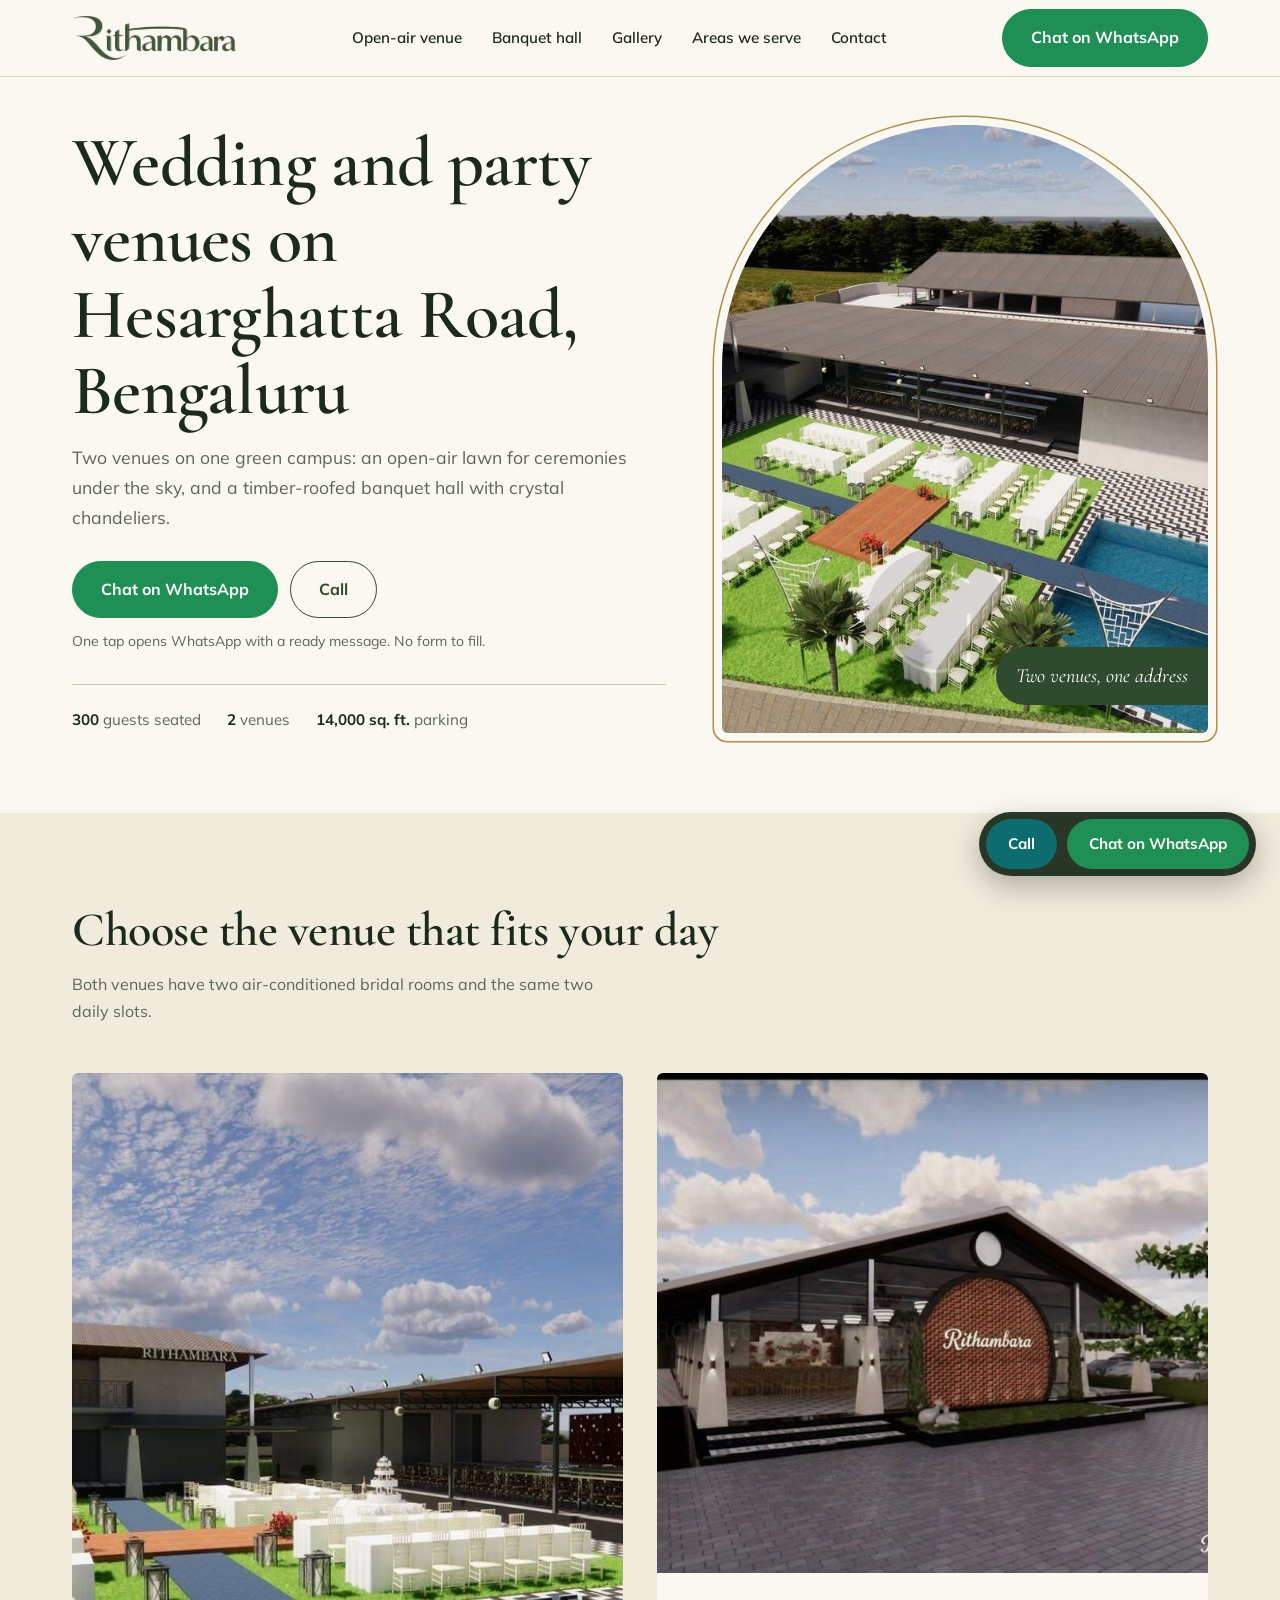
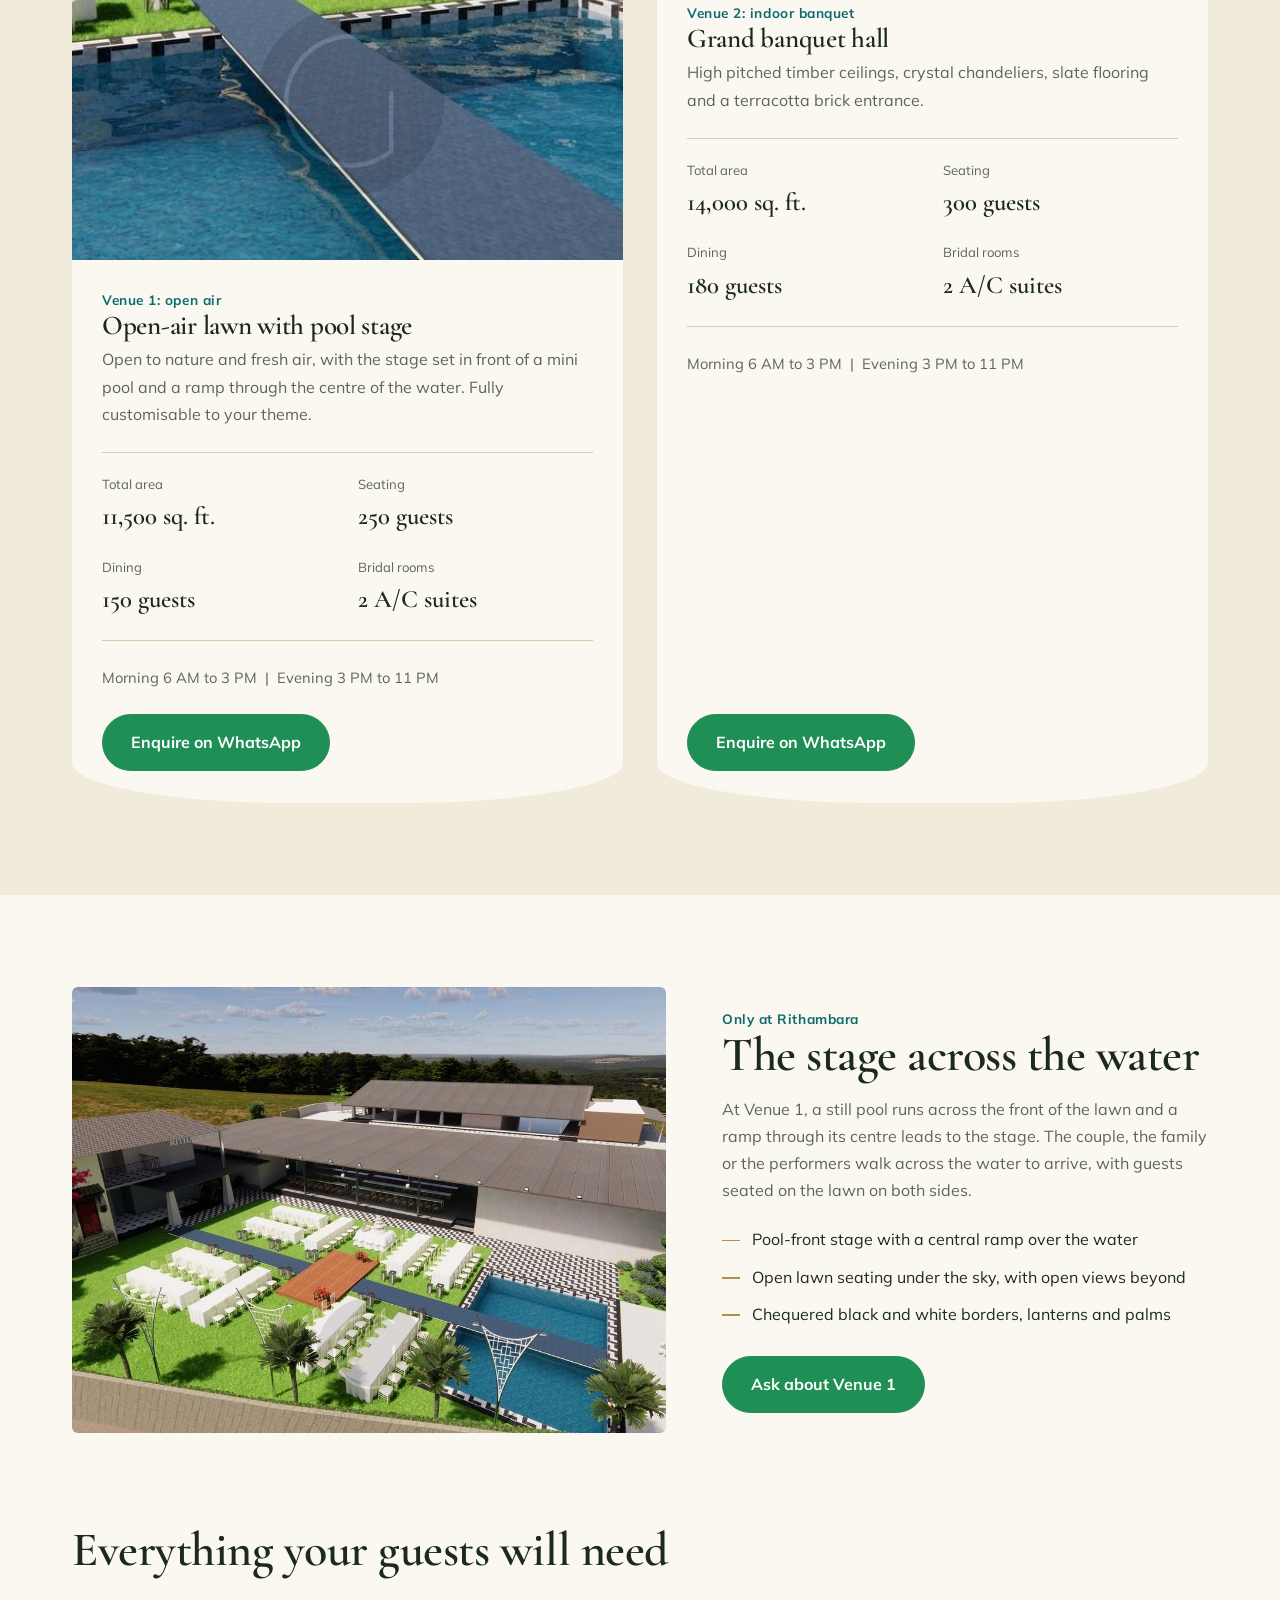
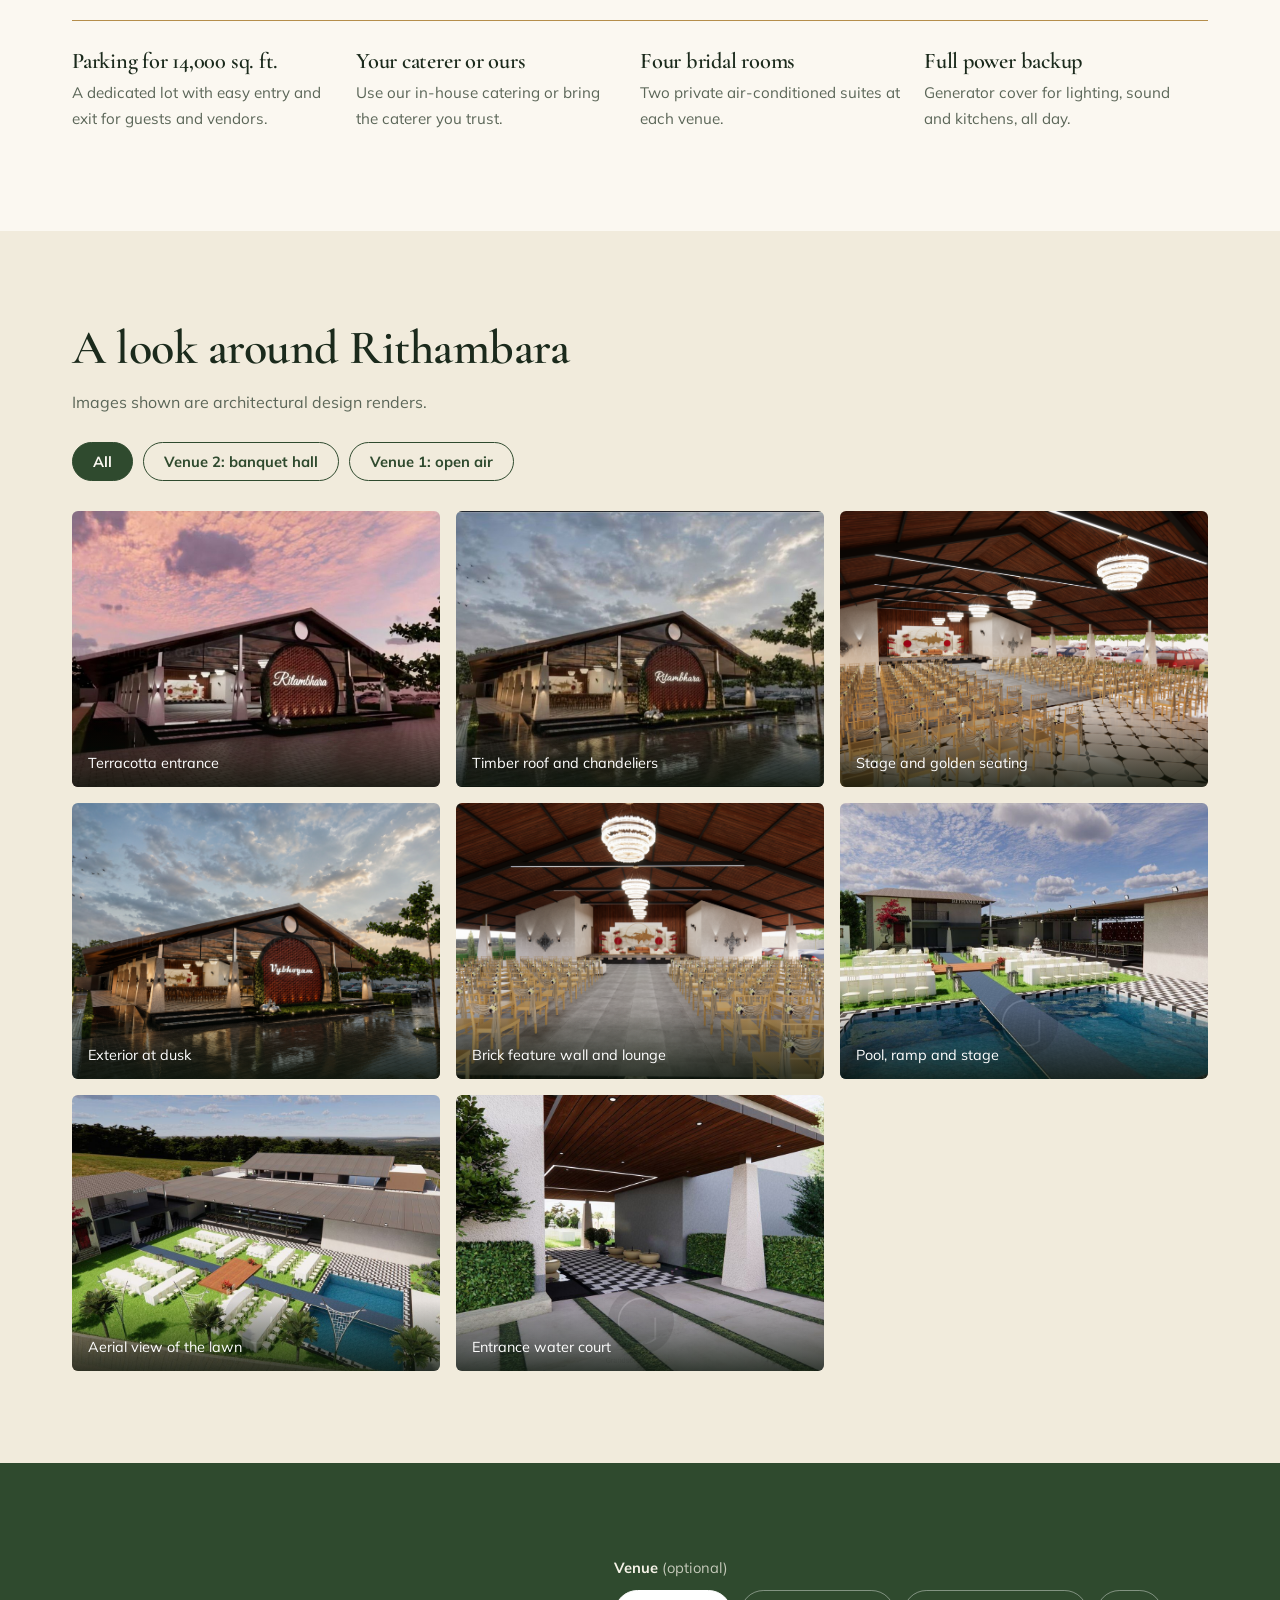
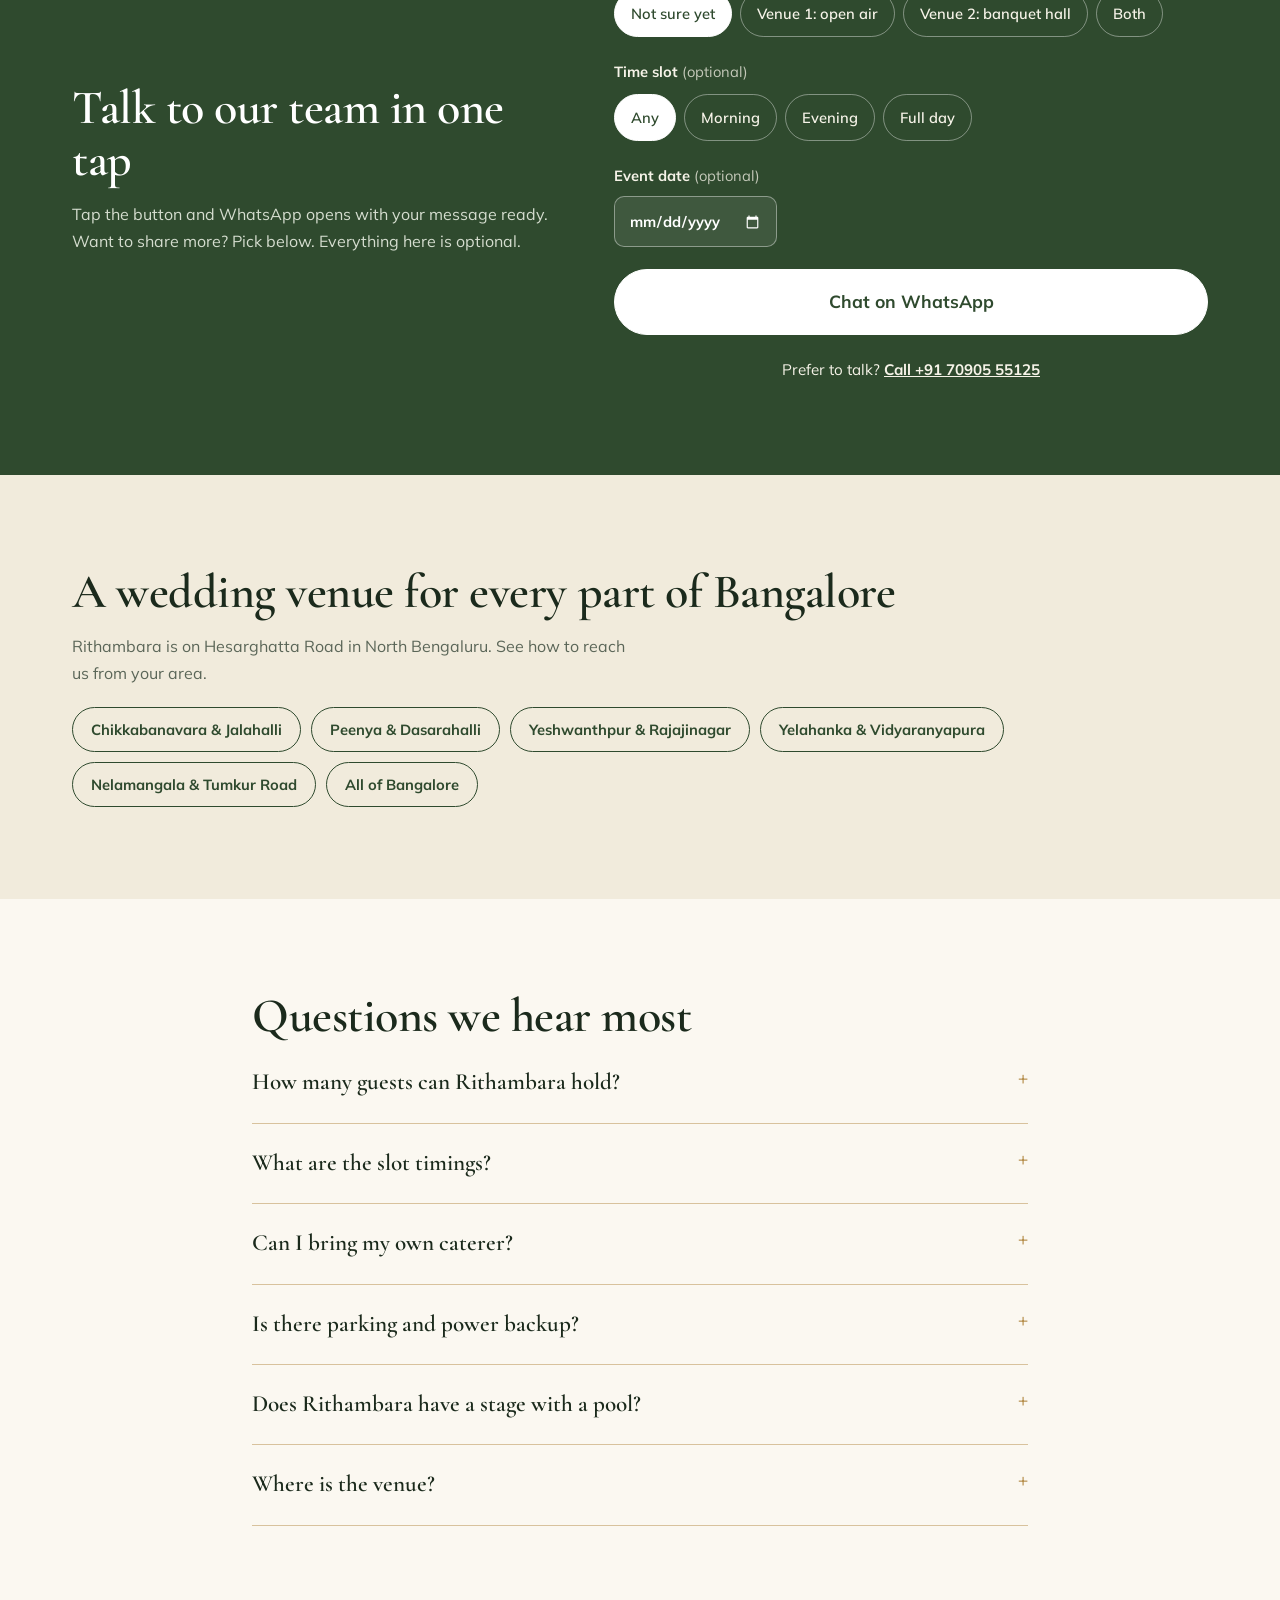
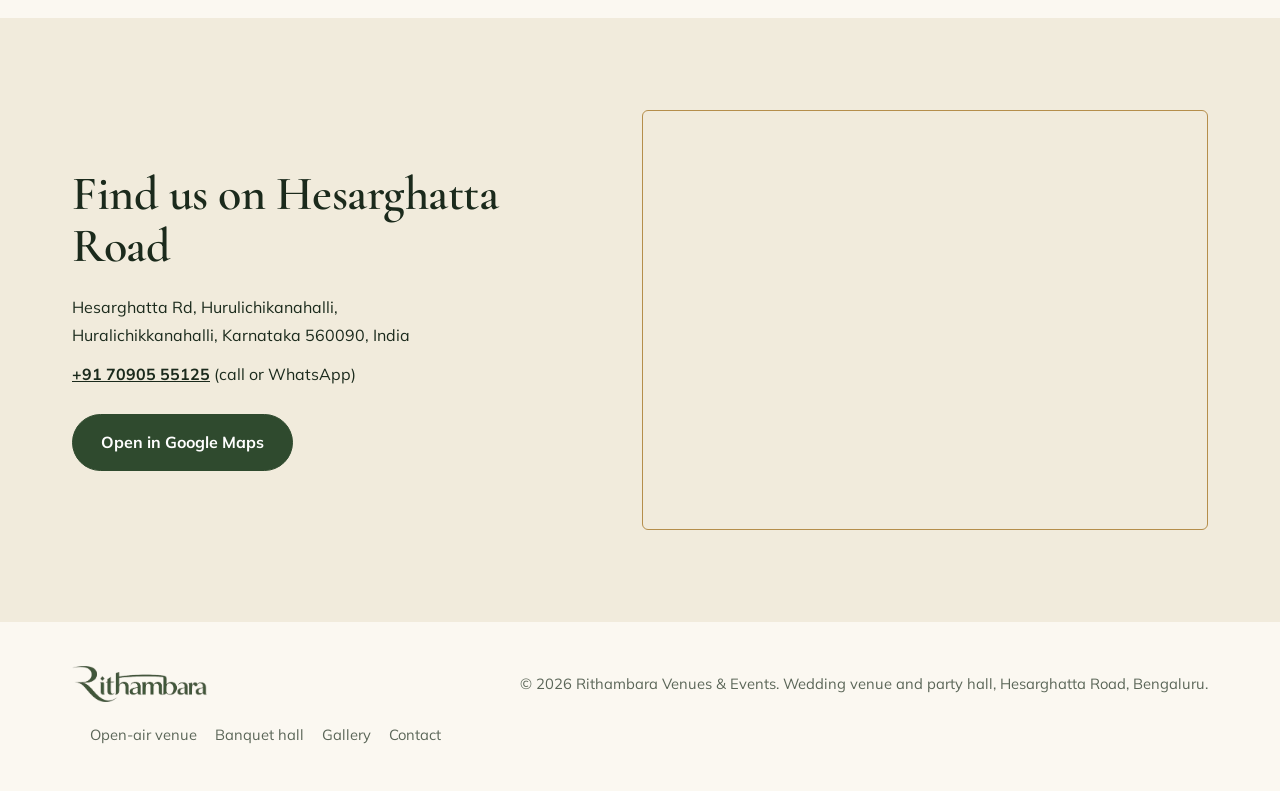
==== commit 6a990201: "first updated version" ====
--- a/index.html
+++ b/index.html
@@ -1,527 +1,295 @@
 <!DOCTYPE html>
-<html lang="en" class="scroll-smooth">
+<html lang="en-IN">
 <head>
-    <meta charset="UTF-8">
-    <meta name="viewport" content="width=device-width, initial-scale=1.0">
-    <title>Rithambara | Premium Event & Wedding Venues</title>
-    
-    <!-- Tailwind CSS CDN -->
-    <script src="https://cdn.tailwindcss.com"></script>
-    <script>
-        tailwind.config = {
-            theme: {
-                extend: {
-                    colors: {
-                        brand: {
-                            terracotta: '#A33B26',
-                            gold: '#D99B26',
-                            dark: '#1E2022',
-                            cream: '#FA97A3',
-                            moss: '#2D4A3E'
-                        }
-                    },
-                    fontFamily: {
-                        serif: ['Playfair Display', 'serif'],
-                        sans: ['Plus Jakarta Sans', 'sans-serif'],
-                        script: ['Great Vibes', 'cursive']
-                    }
-                }
-            }
-        }
-    </script>
-
-    <!-- Google Fonts -->
-    <link rel="preconnect" href="https://fonts.googleapis.com">
-    <link rel="preconnect" href="https://fonts.gstatic.com" crossorigin>
-    <link href="https://fonts.googleapis.com/css2?family=Great+Vibes&family=Playfair+Display:ital,wght@0,400..800;1,400..800&family=Plus+Jakarta+Sans:wght@300;400;500;600;700&display=swap" rel="stylesheet">
-    
-    <!-- FontAwesome Icons -->
-    <link rel="stylesheet" href="https://cdnjs.cloudflare.com/ajax/libs/font-awesome/6.4.0/css/all.min.css">
-    
-    <!-- Alpine.js for interactive state management -->
-    <script defer src="https://cdn.jsdelivr.net/npm/alpinejs@3.x.x/dist/cdn.min.js"></script>
+<meta charset="UTF-8">
+<meta name="viewport" content="width=device-width, initial-scale=1">
+<title>Wedding Venue &amp; Party Hall in North Bengaluru | Rithambara</title>
+<meta name="description" content="Rithambara: wedding and party venues on Hesarghatta Road, Bengaluru. An open-air lawn with a pool-front stage and a ramp across the water (250 guests), plus a banquet hall (300 guests). 14,000 sq. ft. parking, power backup, flexible catering.">
+<meta name="keywords" content="outdoor wedding venue with pool Bengaluru, wedding stage over water, poolside wedding venue Bangalore, wedding venue Bengaluru, party hall Hesarghatta Road, banquet hall North Bengaluru, marriage hall Hesarghatta, outdoor wedding lawn Bangalore, reception hall, engagement venue, birthday party hall">
+<meta name="robots" content="index, follow, max-image-preview:large">
+<meta name="theme-color" content="#2F4A2E">
+<link rel="canonical" href="https://rithambara.in/">
+<link rel="preload" as="image" href="venue1-aerial-view.jpg" fetchpriority="high">
+<link rel="icon" type="image/png" href="assets/favicon.png">
+<link rel="apple-touch-icon" href="assets/favicon.png">
+<meta property="og:type" content="website">
+<meta property="og:locale" content="en_IN">
+<meta property="og:site_name" content="Rithambara Venues & Events">
+<meta property="og:title" content="Rithambara | Wedding Venue & Party Hall, Hesarghatta Road, Bengaluru">
+<meta property="og:description" content="Two grand venues, an open-air lawn and an architectural banquet hall, with parking, power backup and flexible catering.">
+<meta property="og:url" content="https://rithambara.in/">
+<meta property="og:image" content="https://rithambara.in/venue1-aerial-view.jpg">
+<meta name="twitter:card" content="summary_large_image">
+<meta name="geo.region" content="IN-KA"><meta name="geo.placename" content="Bengaluru"><meta name="geo.position" content="13.0985;77.5028">
+
+<link rel="preconnect" href="https://fonts.googleapis.com">
+<link rel="preconnect" href="https://fonts.gstatic.com" crossorigin>
+<link href="https://fonts.googleapis.com/css2?family=Cormorant+Garamond:ital,wght@0,500;0,600;1,500&family=Mulish:wght@400;500;700&display=swap" rel="stylesheet">
+
+<script type="application/ld+json">
+{"@context":"https://schema.org","@graph":[
+{"@type":["EventVenue","LocalBusiness"],"@id":"https://rithambara.in/#venue","name":"Rithambara Venues & Events","description":"Wedding and party venue on Hesarghatta Road, Bengaluru with an open-air lawn, a pool-front stage reached by a ramp across the water, and an indoor banquet hall.","url":"https://rithambara.in/","telephone":"+917090555125","image":["https://rithambara.in/venue1-aerial-view.jpg","https://rithambara.in/IMG-20260905-WA0046.jpg"],"logo":"https://rithambara.in/assets/logo.png","priceRange":"$$","maximumAttendeeCapacity":300,"hasMap":"https://maps.app.goo.gl/eoiVPCyDBNswEAu97","address":{"@type":"PostalAddress","streetAddress":"Hesarghatta Rd, Hurulichikanahalli","addressLocality":"Bengaluru","addressRegion":"Karnataka","postalCode":"560090","addressCountry":"IN"},"geo":{"@type":"GeoCoordinates","latitude":13.0985,"longitude":77.5028},"openingHoursSpecification":{"@type":"OpeningHoursSpecification","dayOfWeek":["Monday","Tuesday","Wednesday","Thursday","Friday","Saturday","Sunday"],"opens":"06:00","closes":"23:00"},"amenityFeature":[{"@type":"LocationFeatureSpecification","name":"Parking (14,000 sq. ft.)","value":true},{"@type":"LocationFeatureSpecification","name":"Air-conditioned bridal rooms","value":true},{"@type":"LocationFeatureSpecification","name":"100% power backup","value":true},{"@type":"LocationFeatureSpecification","name":"In-house and outside catering","value":true}]},
+{"@type":"FAQPage","mainEntity":[
+{"@type":"Question","name":"What is the guest capacity at Rithambara?","acceptedAnswer":{"@type":"Answer","text":"Venue 1 (open air) seats 250 guests with dining for 150. Venue 2 (indoor banquet hall) seats 300 guests with dining for 180."}},
+{"@type":"Question","name":"What are the booking slot timings?","acceptedAnswer":{"@type":"Answer","text":"Morning slot is 6:00 AM to 3:00 PM and evening slot is 3:00 PM to 11:00 PM. Full-day bookings are available."}},
+{"@type":"Question","name":"Can I bring my own caterer?","acceptedAnswer":{"@type":"Answer","text":"Yes. In-house catering is available, and you may also bring your preferred external caterer."}},
+{"@type":"Question","name":"Is there parking and power backup?","acceptedAnswer":{"@type":"Answer","text":"Yes. There is a 14,000 sq. ft. parking area and 100% generator power backup for lighting and sound."}},
+{"@type":"Question","name":"Does Rithambara have a stage with a pool?","acceptedAnswer":{"@type":"Answer","text":"Yes. Venue 1 is an open-air lawn with a stage set in front of a mini pool. A ramp runs through the centre of the water to the stage."}},
+{"@type":"Question","name":"Where is Rithambara located?","acceptedAnswer":{"@type":"Answer","text":"On Hesarghatta Road, Hurulichikanahalli, Bengaluru, Karnataka 560090."}}]}]}
+</script>
+
+<link rel="stylesheet" href="assets/style.css">
 </head>
-<body class="bg-gray-50 text-gray-800 font-sans antialiased selection:bg-brand-terracotta selection:text-white" x-data="{ mobileMenu: false, activeTab: 'all' }">
-
-    <!-- Top Sticky Header -->
-    <header class="sticky top-0 z-40 bg-white/90 backdrop-blur-md border-b border-gray-100 shadow-sm">
-        <div class="max-w-7xl mx-auto px-4 sm:px-6 lg:px-8 h-20 flex items-center justify-between">
-            <!-- Brand Logo -->
-            <a href="#" class="flex items-center gap-3">
-                <div class="w-10 h-10 rounded-t-full bg-brand-terracotta flex items-center justify-center text-white font-script text-2xl shadow-md">
-                    R
-                </div>
-                <div class="flex flex-col">
-                    <span class="font-script text-3xl text-brand-terracotta leading-none">Rithambara</span>
-                    <span class="text-[9px] tracking-[0.25em] font-bold text-gray-500 uppercase">Venues & Events</span>
-                </div>
-            </a>
-
-            <!-- Desktop Nav Links -->
-            <nav class="hidden md:flex items-center gap-8 font-medium text-sm text-gray-700">
-                <a href="#halls" class="hover:text-brand-terracotta transition-colors">Our Venues</a>
-                <a href="#amenities" class="hover:text-brand-terracotta transition-colors">Amenities</a>
-                <a href="#gallery" class="hover:text-brand-terracotta transition-colors">Gallery</a>
-                <a href="#booking" class="hover:text-brand-terracotta transition-colors">Check Slots</a>
-                <a href="#location" class="hover:text-brand-terracotta transition-colors">Location</a>
-            </nav>
-
-            <!-- CTA Button -->
-            <div class="hidden md:flex items-center">
-                <a href="#booking" class="bg-brand-terracotta hover:bg-red-800 text-white px-5 py-2.5 rounded-full text-sm font-semibold transition-all shadow-md hover:shadow-lg">
-                    Book Site Visit
-                </a>
-            </div>
-
-            <!-- Mobile Hamburger Button -->
-            <button @click="mobileMenu = !mobileMenu" class="md:hidden text-gray-700 text-2xl focus:outline-none">
-                <i class="fa-solid" :class="mobileMenu ? 'fa-xmark' : 'fa-bars'"></i>
-            </button>
-        </div>
-
-        <!-- Mobile Drawer Menu -->
-        <div x-show="mobileMenu" x-transition class="md:hidden bg-white border-b border-gray-200 px-6 py-4 space-y-3">
-            <a href="#halls" @click="mobileMenu = false" class="block font-medium text-gray-700 hover:text-brand-terracotta">Our Venues</a>
-            <a href="#amenities" @click="mobileMenu = false" class="block font-medium text-gray-700 hover:text-brand-terracotta">Amenities</a>
-            <a href="#gallery" @click="mobileMenu = false" class="block font-medium text-gray-700 hover:text-brand-terracotta">Gallery</a>
-            <a href="#booking" @click="mobileMenu = false" class="block font-medium text-gray-700 hover:text-brand-terracotta">Check Availability</a>
-            <a href="#location" @click="mobileMenu = false" class="block font-medium text-gray-700 hover:text-brand-terracotta">Location & Map</a>
-            <a href="#booking" @click="mobileMenu = false" class="block text-center w-full bg-brand-terracotta text-white py-2.5 rounded-xl font-semibold">Book Site Visit</a>
-        </div>
-    </header>
-
-    <!-- Hero Section -->
-    <section class="relative bg-brand-dark text-white py-20 lg:py-32 overflow-hidden">
-        <!-- Background Image with Overlay -->
-        <div class="absolute inset-0 z-0">
-            <img src="IMG-20260905-WA0045.jpg" alt="Rithambara Venue View" class="w-full h-full object-cover opacity-35 object-center">
-            <div class="absolute inset-0 bg-gradient-to-t from-brand-dark via-brand-dark/60 to-transparent"></div>
-        </div>
-
-        <div class="relative z-10 max-w-7xl mx-auto px-4 sm:px-6 lg:px-8 text-center md:text-left">
-            <div class="inline-flex items-center gap-2 px-3 py-1.5 rounded-full bg-white/10 border border-white/20 text-brand-gold text-xs font-semibold uppercase tracking-wider mb-6">
-                <i class="fa-solid fa-sparkles"></i> Welcome to Rithambara
-            </div>
-            <h1 class="text-4xl md:text-6xl lg:text-7xl font-serif font-bold leading-tight max-w-4xl">
-                Where Grand Occasions Meet Architectural Elegance
-            </h1>
-            <p class="mt-6 text-lg md:text-xl text-gray-300 max-w-2xl font-light">
-                Featuring two versatile grand venues spanning over 25,000+ sq. ft., lush green surroundings, dedicated dining spaces, and 14,000 sq. ft. parking.
-            </p>
-            <div class="mt-8 flex flex-col sm:flex-row gap-4 justify-center md:justify-start">
-                <a href="#booking" class="bg-brand-terracotta hover:bg-red-800 text-white px-8 py-4 rounded-xl font-bold text-center transition-all shadow-lg flex items-center justify-center gap-2">
-                    <i class="fa-solid fa-calendar-check"></i> Reserve Event Date
-                </a>
-                <a href="https://maps.app.goo.gl/eoiVPCyDBNswEAu97" target="_blank" class="bg-white/10 hover:bg-white/20 border border-white/30 text-white px-8 py-4 rounded-xl font-semibold text-center transition-all flex items-center justify-center gap-2">
-                    <i class="fa-solid fa-location-dot text-brand-gold"></i> Get Directions
-                </a>
-            </div>
-        </div>
-    </section>
-
-    <!-- Venue Comparison Cards Section -->
-    <section id="halls" class="py-20 max-w-7xl mx-auto px-4 sm:px-6 lg:px-8">
-        <div class="text-center max-w-3xl mx-auto mb-16">
-            <span class="text-brand-terracotta font-bold text-sm uppercase tracking-widest">Our Distinct Venues</span>
-            <h2 class="text-3xl md:text-5xl font-serif font-bold mt-2 text-gray-900">Choose Your Canvas</h2>
-            <p class="text-gray-600 mt-4">Whether you prefer an open-air nature backdrop or an architectural banquet hall, Rithambara caters to every scale of celebration.</p>
-        </div>
-
-        <div class="grid grid-cols-1 lg:grid-cols-2 gap-8">
-            <!-- Venue 1 Card -->
-            <div class="bg-white rounded-3xl overflow-hidden shadow-lg border border-gray-100 flex flex-col justify-between hover:shadow-xl transition-shadow">
-                <div>
-                    <div class="relative h-64 overflow-hidden">
-                        <img src="IMG-20260905-WA0046.jpg" alt="Venue 1 Open Nature" class="w-full h-full object-cover">
-                        <div class="absolute top-4 left-4 bg-brand-moss text-white text-xs font-bold px-3 py-1.5 rounded-full uppercase tracking-wider">
-                            Venue 1 • Open Air
-                        </div>
-                    </div>
-                    <div class="p-6 md:p-8">
-                        <h3 class="text-2xl font-serif font-bold text-gray-900">Nature-Integrated Open Venue</h3>
-                        <p class="text-gray-600 mt-2 text-sm">Open to nature and air, fully customizable to your preferred theme setup for lush outdoor ceremonies.</p>
-                        
-                        <div class="grid grid-cols-2 gap-4 my-6 py-4 border-y border-gray-100 text-sm">
-                            <div>
-                                <span class="text-gray-400 block text-xs">Total Area</span>
-                                <span class="font-bold text-gray-800 text-base">11,500 sq. ft.</span>
-                            </div>
-                            <div>
-                                <span class="text-gray-400 block text-xs">Seating Capacity</span>
-                                <span class="font-bold text-gray-800 text-base">250 Guests</span>
-                            </div>
-                            <div>
-                                <span class="text-gray-400 block text-xs">Dining Capacity</span>
-                                <span class="font-bold text-gray-800 text-base">150 Guests</span>
-                            </div>
-                            <div>
-                                <span class="text-gray-400 block text-xs">Bridal Rooms</span>
-                                <span class="font-bold text-gray-800 text-base">2 A/C Suites</span>
-                            </div>
-                        </div>
-
-                        <div class="bg-amber-50 rounded-2xl p-4 border border-amber-100">
-                            <span class="text-xs font-bold text-amber-900 uppercase tracking-wider block mb-2"><i class="fa-regular fa-clock"></i> Daily Slot Timings</span>
-                            <div class="flex justify-between text-xs text-amber-950 font-medium">
-                                <span>🌅 Morning: 06:00 AM – 03:00 PM</span>
-                                <span>🌆 Evening: 03:00 PM – 11:00 PM</span>
-                            </div>
-                        </div>
-                    </div>
-                </div>
-                <div class="p-6 md:p-8 pt-0">
-                    <a href="#booking" class="block text-center w-full bg-gray-900 hover:bg-brand-terracotta text-white font-semibold py-3 rounded-xl transition-colors">
-                        Inquire for Venue 1
-                    </a>
-                </div>
-            </div>
-
-            <!-- Venue 2 Card -->
-            <div class="bg-white rounded-3xl overflow-hidden shadow-lg border border-gray-100 flex flex-col justify-between hover:shadow-xl transition-shadow">
-                <div>
-                    <div class="relative h-64 overflow-hidden">
-                        <img src="IMG-20260905-WA0047.jpg" alt="Venue 2 Grand Architecture" class="w-full h-full object-cover">
-                        <div class="absolute top-4 left-4 bg-brand-terracotta text-white text-xs font-bold px-3 py-1.5 rounded-full uppercase tracking-wider">
-                            Venue 2 • Indoor Grand Banquet
-                        </div>
-                    </div>
-                    <div class="p-6 md:p-8">
-                        <h3 class="text-2xl font-serif font-bold text-gray-900">Architectural Closed Hall</h3>
-                        <p class="text-gray-600 mt-2 text-sm">Features high pitched timber ceilings, grand crystal chandeliers, slate flooring, and terracotta brick entrance.</p>
-                        
-                        <div class="grid grid-cols-2 gap-4 my-6 py-4 border-y border-gray-100 text-sm">
-                            <div>
-                                <span class="text-gray-400 block text-xs">Total Area</span>
-                                <span class="font-bold text-gray-800 text-base">14,000 sq. ft.</span>
-                            </div>
-                            <div>
-                                <span class="text-gray-400 block text-xs">Seating Capacity</span>
-                                <span class="font-bold text-gray-800 text-base">300 Guests</span>
-                            </div>
-                            <div>
-                                <span class="text-gray-400 block text-xs">Dining Capacity</span>
-                                <span class="font-bold text-gray-800 text-base">180 Guests</span>
-                            </div>
-                            <div>
-                                <span class="text-gray-400 block text-xs">Bridal Rooms</span>
-                                <span class="font-bold text-gray-800 text-base">2 A/C Suites</span>
-                            </div>
-                        </div>
-
-                        <div class="bg-amber-50 rounded-2xl p-4 border border-amber-100">
-                            <span class="text-xs font-bold text-amber-900 uppercase tracking-wider block mb-2"><i class="fa-regular fa-clock"></i> Daily Slot Timings</span>
-                            <div class="flex justify-between text-xs text-amber-950 font-medium">
-                                <span>🌅 Morning: 06:00 AM – 03:00 PM</span>
-                                <span>🌆 Evening: 03:00 PM – 11:00 PM</span>
-                            </div>
-                        </div>
-                    </div>
-                </div>
-                <div class="p-6 md:p-8 pt-0">
-                    <a href="#booking" class="block text-center w-full bg-brand-terracotta hover:bg-red-800 text-white font-semibold py-3 rounded-xl transition-colors">
-                        Inquire for Venue 2
-                    </a>
-                </div>
-            </div>
-        </div>
-    </section>
-
-    <!-- Key Infrastructure & Amenities -->
-    <section id="amenities" class="py-16 bg-gray-100">
-        <div class="max-w-7xl mx-auto px-4 sm:px-6 lg:px-8">
-            <div class="text-center max-w-2xl mx-auto mb-12">
-                <h2 class="text-3xl font-serif font-bold text-gray-900">World-Class Infrastructure</h2>
-                <p class="text-gray-600 mt-2">Designed from the ground up to ensure guest comfort and effortless event execution.</p>
-            </div>
-
-            <div class="grid grid-cols-2 md:grid-cols-4 gap-6">
-                <div class="bg-white p-6 rounded-2xl shadow-sm text-center">
-                    <div class="w-12 h-12 bg-amber-100 text-brand-gold rounded-full flex items-center justify-center mx-auto text-xl mb-4">
-                        <i class="fa-solid fa-square-parking"></i>
-                    </div>
-                    <h4 class="font-bold text-gray-900">14,000 sq. ft. Parking</h4>
-                    <p class="text-xs text-gray-500 mt-1">Dedicated vehicle parking lot with easy entry/exit flow.</p>
-                </div>
-
-                <div class="bg-white p-6 rounded-2xl shadow-sm text-center">
-                    <div class="w-12 h-12 bg-red-100 text-brand-terracotta rounded-full flex items-center justify-center mx-auto text-xl mb-4">
-                        <i class="fa-solid fa-utensils"></i>
-                    </div>
-                    <h4 class="font-bold text-gray-900">Flexible Catering</h4>
-                    <p class="text-xs text-gray-500 mt-1">In-house available OR bring your preferred external caterers.</p>
-                </div>
-
-                <div class="bg-white p-6 rounded-2xl shadow-sm text-center">
-                    <div class="w-12 h-12 bg-emerald-100 text-emerald-700 rounded-full flex items-center justify-center mx-auto text-xl mb-4">
-                        <i class="fa-solid fa-door-closed"></i>
-                    </div>
-                    <h4 class="font-bold text-gray-900">4 Green Rooms</h4>
-                    <p class="text-xs text-gray-500 mt-1">2 private air-conditioned bridal/groom suites per venue.</p>
-                </div>
-
-                <div class="bg-white p-6 rounded-2xl shadow-sm text-center">
-                    <div class="w-12 h-12 bg-blue-100 text-blue-700 rounded-full flex items-center justify-center mx-auto text-xl mb-4">
-                        <i class="fa-solid fa-bolt"></i>
-                    </div>
-                    <h4 class="font-bold text-gray-900">100% Power Backup</h4>
-                    <p class="text-xs text-gray-500 mt-1">Uninterrupted heavy-duty generator power for lighting & audio.</p>
-                </div>
-            </div>
-        </div>
-    </section>
-
-<!-- Interactive Multi-Venue Gallery Section -->
-<section id="gallery" class="py-20 max-w-7xl mx-auto px-4 sm:px-6 lg:px-8" x-data="{ galleryTab: 'venue2' }">
-    <div class="text-center max-w-2xl mx-auto mb-10">
-        <span class="text-brand-terracotta font-bold text-sm uppercase tracking-widest">Visual Tour</span>
-        <h2 class="text-3xl font-serif font-bold text-gray-900 mt-1">Explore Our Venues</h2>
-        <p class="text-gray-600 text-sm mt-2">Filter the gallery below to view specific halls and architectural renders.</p>
-        
-        <!-- Filter Tabs -->
-        <div class="flex flex-wrap justify-center gap-3 mt-6">
-            <button 
-                @click="galleryTab = 'venue2'" 
-                :class="galleryTab === 'venue2' ? 'bg-brand-terracotta text-white shadow-md' : 'bg-gray-100 text-gray-700 hover:bg-gray-200'"
-                class="px-6 py-2.5 rounded-full text-sm font-semibold transition-all flex items-center gap-2">
-                <i class="fa-solid fa-building"></i> Venue 2 (Indoor Banquet)
-            </button>
-
-            <button 
-                @click="galleryTab = 'venue1'" 
-                :class="galleryTab === 'venue1' ? 'bg-brand-moss text-white shadow-md' : 'bg-gray-100 text-gray-700 hover:bg-gray-200'"
-                class="px-6 py-2.5 rounded-full text-sm font-semibold transition-all flex items-center gap-2">
-                <i class="fa-solid fa-tree"></i> Venue 1 (Open Air Nature)
-            </button>
-
-            <button 
-                @click="galleryTab = 'all'" 
-                :class="galleryTab === 'all' ? 'bg-gray-900 text-white shadow-md' : 'bg-gray-100 text-gray-700 hover:bg-gray-200'"
-                class="px-6 py-2.5 rounded-full text-sm font-semibold transition-all">
-                Show All
-            </button>
-        </div>
+<body>
+<div class="ann" id="ann">Grand Opening on 22 November. You are invited! <a href="https://wa.me/917090555125?text=Hi%20Rithambara%20team%2C%20I%27d%20like%20to%20attend%20the%20Grand%20Opening%20on%2022%20November.%20Please%20share%20the%20details." target="_blank" rel="noopener">RSVP on WhatsApp</a></div>
+
+<header>
+ <div class="wrap bar">
+  <a href="#top" aria-label="Rithambara home"><img src="assets/logo.png" alt="Rithambara" width="164" height="44"></a>
+  <nav id="nav" aria-label="Main">
+   <ul><li><a href="open-air-wedding-venue/">Open-air venue</a></li><li><a href="banquet-hall/">Banquet hall</a></li><li><a href="gallery/">Gallery</a></li><li><a href="wedding-venues-bangalore/">Areas we serve</a></li><li><a href="contact/">Contact</a></li></ul>
+  </nav>
+  <a class="btn wa-b hdr-cta" href="https://wa.me/917090555125?text=Hi%20Rithambara%20team%2C%20I%27d%20like%20to%20check%20availability%20for%20my%20event.%20Please%20share%20details%20and%20pricing." target="_blank" rel="noopener">Chat on WhatsApp</a>
+  <button class="menu" id="menuBtn" aria-label="Open menu" aria-expanded="false" aria-controls="nav">&#9776;</button>
+ </div>
+</header>
+
+<main id="top">
+<section class="hero" aria-labelledby="h1">
+ <div class="wrap">
+  <div>
+   <h1 id="h1">Wedding and party venues on Hesarghatta Road, Bengaluru</h1>
+   <p class="lead">Two venues on one green campus: an open-air lawn for ceremonies under the sky, and a timber-roofed banquet hall with crystal chandeliers.</p>
+   <div class="acts">
+    <a class="btn wa-b" href="https://wa.me/917090555125?text=Hi%20Rithambara%20team%2C%20I%27d%20like%20to%20check%20availability%20for%20my%20event.%20Please%20share%20details%20and%20pricing." target="_blank" rel="noopener">Chat on WhatsApp</a>
+    <a class="btn ghost" href="tel:+917090555125">Call</a>
+   </div>
+   <p class="note">One tap opens WhatsApp with a ready message. No form to fill.</p>
+   <div class="facts">
+    <span><b>300</b> guests seated</span>
+    <span><b>2</b> venues</span>
+    <span><b>14,000 sq. ft.</b> parking</span>
+   </div>
+  </div>
+  <div class="arch">
+   <img src="venue1-aerial-view.jpg" alt="Aerial view of Rithambara: open lawn with a pool-front stage beside the banquet hall, Hesarghatta Road, Bengaluru" width="1400" height="787" fetchpriority="high" decoding="async" style="object-position:55% center">
+   <div class="badge">Two venues, one address</div>
+  </div>
+ </div>
+</section>
+
+<section class="venues" id="venues" aria-labelledby="vh">
+ <div class="wrap">
+  <h2 id="vh">Choose the venue that fits your day</h2>
+  <p class="lead">Both venues have two air-conditioned bridal rooms and the same two daily slots.</p>
+  <div class="vgrid">
+   <article class="venue">
+    <img src="venue1-pool-stage-walkway.jpg" alt="Open-air wedding lawn at Rithambara with a ramp across a pool leading to the stage" width="1400" height="787" decoding="async">
+    <div class="vbody">
+     <span class="tag">Venue 1: open air</span>
+     <h3><a href="open-air-wedding-venue/" style="text-decoration:none">Open-air lawn with pool stage</a></h3>
+     <p class="lead" style="margin-top:6px">Open to nature and fresh air, with the stage set in front of a mini pool and a ramp through the centre of the water. Fully customisable to your theme.</p>
+     <dl>
+      <div><dt>Total area</dt><dd>11,500 sq. ft.</dd></div>
+      <div><dt>Seating</dt><dd>250 guests</dd></div>
+      <div><dt>Dining</dt><dd>150 guests</dd></div>
+      <div><dt>Bridal rooms</dt><dd>2 A/C suites</dd></div>
+     </dl>
+     <p class="slots">Morning 6 AM to 3 PM &nbsp;|&nbsp; Evening 3 PM to 11 PM</p>
+     <a class="btn wa-b" href="https://wa.me/917090555125?text=Hi%20Rithambara%20team%2C%20I%27m%20interested%20in%20Venue%201%20%28open-air%20lawn%29.%20Is%20my%20date%20available%3F%20Please%20share%20pricing." target="_blank" rel="noopener">Enquire on WhatsApp</a>
     </div>
-
-    <!-- Gallery Grid -->
-    <div class="grid grid-cols-1 sm:grid-cols-2 lg:grid-cols-3 gap-6">
-
-        <!-- VENUE 2 IMAGES (From Architectural PDF) -->
-        <div x-show="galleryTab === 'venue2' || galleryTab === 'all'" x-transition class="group relative rounded-2xl overflow-hidden h-72 shadow-md bg-gray-100">
-            <img src="IMG-20260905-WA0045.jpg" onError="this.src='https://images.unsplash.com/photo-1519167758481-83f550bb49b3?auto=format&fit=crop&w=800&q=80'" alt="Venue 2 Terracotta Entrance" class="w-full h-full object-cover group-hover:scale-105 transition-transform duration-300">
-            <div class="absolute inset-0 bg-gradient-to-t from-black/80 via-black/20 to-transparent opacity-80"></div>
-            <div class="absolute bottom-4 left-4 text-white">
-                <span class="text-[10px] uppercase font-bold tracking-wider px-2 py-0.5 rounded bg-brand-terracotta">Venue 2</span>
-                <p class="font-semibold text-sm mt-1">Terracotta Entrance & Exterior Render</p>
-            </div>
-        </div>
-
-        <div x-show="galleryTab === 'venue2' || galleryTab === 'all'" x-transition class="group relative rounded-2xl overflow-hidden h-72 shadow-md bg-gray-100">
-            <img src="IMG-20260905-WA0046.jpg" onError="this.src='https://images.unsplash.com/photo-1545232979-fbf59202c395?auto=format&fit=crop&w=800&q=80'" alt="Venue 2 Pitch Roof & Chandeliers" class="w-full h-full object-cover group-hover:scale-105 transition-transform duration-300">
-            <div class="absolute inset-0 bg-gradient-to-t from-black/80 via-black/20 to-transparent opacity-80"></div>
-            <div class="absolute bottom-4 left-4 text-white">
-                <span class="text-[10px] uppercase font-bold tracking-wider px-2 py-0.5 rounded bg-brand-terracotta">Venue 2</span>
-                <p class="font-semibold text-sm mt-1">Grand Timber Roof & Chandelier Seating</p>
-            </div>
-        </div>
-
-        <div x-show="galleryTab === 'venue2' || galleryTab === 'all'" x-transition class="group relative rounded-2xl overflow-hidden h-72 shadow-md bg-gray-100">
-            <img src="v2-interior-stage.jpg" onError="this.src='https://images.unsplash.com/photo-1511795409834-ef04bbd61622?auto=format&fit=crop&w=800&q=80'" alt="Venue 2 Stage View" class="w-full h-full object-cover group-hover:scale-105 transition-transform duration-300">
-            <div class="absolute inset-0 bg-gradient-to-t from-black/80 via-black/20 to-transparent opacity-80"></div>
-            <div class="absolute bottom-4 left-4 text-white">
-                <span class="text-[10px] uppercase font-bold tracking-wider px-2 py-0.5 rounded bg-brand-terracotta">Venue 2</span>
-                <p class="font-semibold text-sm mt-1">Grand Stage & Golden Seating Layout</p>
-            </div>
-        </div>
-        <div x-show="galleryTab === 'venue2' || galleryTab === 'all'" x-transition class="group relative rounded-2xl overflow-hidden h-72 shadow-md bg-gray-100">
-            <img src="v2-exterior-dusk.jpg" onError="this.src='https://images.unsplash.com/photo-1511795409834-ef04bbd61622?auto=format&fit=crop&w=800&q=80'" alt="Venue 2 Stage View" class="w-full h-full object-cover group-hover:scale-105 transition-transform duration-300">
-            <div class="absolute inset-0 bg-gradient-to-t from-black/80 via-black/20 to-transparent opacity-80"></div>
-            <div class="absolute bottom-4 left-4 text-white">
-                <span class="text-[10px] uppercase font-bold tracking-wider px-2 py-0.5 rounded bg-brand-terracotta">Venue 2</span>
-                <p class="font-semibold text-sm mt-1">Grand Stage & Golden Seating Layout</p>
-            </div>
-        </div>
-        <div x-show="galleryTab === 'venue2' || galleryTab === 'all'" x-transition class="group relative rounded-2xl overflow-hidden h-72 shadow-md bg-gray-100">
-            <img src="v2-interior-backwall.jpg" onError="this.src='https://images.unsplash.com/photo-1464366400600-7168b8af9bc3?auto=format&fit=crop&w=800&q=80'" alt="Venue 2 Back Feature Wall" class="w-full h-full object-cover group-hover:scale-105 transition-transform duration-300">
-            <div class="absolute inset-0 bg-gradient-to-t from-black/80 via-black/20 to-transparent opacity-80"></div>
-            <div class="absolute bottom-4 left-4 text-white">
-                <span class="text-[10px] uppercase font-bold tracking-wider px-2 py-0.5 rounded bg-brand-terracotta">Venue 2</span>
-                <p class="font-semibold text-sm mt-1">Brick Accent Emblem & VIP Sofa Lounge</p>
-            </div>
-        </div>
-
-        <!-- VENUE 1 IMAGES (Temporary Placeholders until you upload real photos) -->
-        <div x-show="galleryTab === 'venue1' || galleryTab === 'all'" x-transition class="group relative rounded-2xl overflow-hidden h-72 shadow-md bg-gray-100">
-            <img src="https://images.unsplash.com/photo-1511285560929-80b456fea0bc?auto=format&fit=crop&w=800&q=80" alt="Venue 1 Open Nature Lawn" class="w-full h-full object-cover group-hover:scale-105 transition-transform duration-300">
-            <div class="absolute inset-0 bg-gradient-to-t from-black/80 via-black/20 to-transparent opacity-80"></div>
-            <div class="absolute bottom-4 left-4 text-white">
-                <span class="text-[10px] uppercase font-bold tracking-wider px-2 py-0.5 rounded bg-brand-moss">Venue 1 (Placeholder)</span>
-                <p class="font-semibold text-sm mt-1">Lush Green Outdoor Event Lawn</p>
-            </div>
-        </div>
-
-        <div x-show="galleryTab === 'venue1' || galleryTab === 'all'" x-transition class="group relative rounded-2xl overflow-hidden h-72 shadow-md bg-gray-100">
-            <img src="https://images.unsplash.com/photo-1465495976277-4387d4b0b4c6?auto=format&fit=crop&w=800&q=80" alt="Venue 1 Outdoor Theme Setup" class="w-full h-full object-cover group-hover:scale-105 transition-transform duration-300">
-            <div class="absolute inset-0 bg-gradient-to-t from-black/80 via-black/20 to-transparent opacity-80"></div>
-            <div class="absolute bottom-4 left-4 text-white">
-                <span class="text-[10px] uppercase font-bold tracking-wider px-2 py-0.5 rounded bg-brand-moss">Venue 1 (Placeholder)</span>
-                <p class="font-semibold text-sm mt-1">Custom Nature-Integrated Theme Setup</p>
-            </div>
-        </div>
-
+   </article>
+   <article class="venue">
+    <img src="IMG-20260905-WA0047.jpg" alt="Indoor banquet hall with timber ceiling and chandeliers, Rithambara" width="800" height="500" decoding="async">
+    <div class="vbody">
+     <span class="tag">Venue 2: indoor banquet</span>
+     <h3><a href="banquet-hall/" style="text-decoration:none">Grand banquet hall</a></h3>
+     <p class="lead" style="margin-top:6px">High pitched timber ceilings, crystal chandeliers, slate flooring and a terracotta brick entrance.</p>
+     <dl>
+      <div><dt>Total area</dt><dd>14,000 sq. ft.</dd></div>
+      <div><dt>Seating</dt><dd>300 guests</dd></div>
+      <div><dt>Dining</dt><dd>180 guests</dd></div>
+      <div><dt>Bridal rooms</dt><dd>2 A/C suites</dd></div>
+     </dl>
+     <p class="slots">Morning 6 AM to 3 PM &nbsp;|&nbsp; Evening 3 PM to 11 PM</p>
+     <a class="btn wa-b" href="https://wa.me/917090555125?text=Hi%20Rithambara%20team%2C%20I%27m%20interested%20in%20Venue%202%20%28banquet%20hall%29.%20Is%20my%20date%20available%3F%20Please%20share%20pricing." target="_blank" rel="noopener">Enquire on WhatsApp</a>
     </div>
-</section>
-
-    <!-- Booking / Slot Booking Form Section -->
-    <section id="booking" class="py-20 bg-brand-dark text-white relative">
-        <div class="max-w-4xl mx-auto px-4 sm:px-6 lg:px-8">
-            <div class="bg-white/5 border border-white/10 backdrop-blur-lg rounded-3xl p-8 md:p-12 shadow-2xl">
-                <div class="text-center mb-8">
-                    <h2 class="text-3xl md:text-4xl font-serif font-bold">Check Slot Availability</h2>
-                    <p class="text-gray-400 mt-2 text-sm">Select your preferences below to instantly check dates via WhatsApp.</p>
-                </div>
-
-                <form id="whatsappForm" class="space-y-6">
-                    <div class="grid grid-cols-1 md:grid-cols-2 gap-6">
-                        <div>
-                            <label class="block text-xs font-semibold uppercase tracking-wider text-gray-300 mb-2">Your Name</label>
-                            <input type="text" id="custName" required placeholder="John Doe" class="w-full bg-white/10 border border-white/20 rounded-xl px-4 py-3 text-white placeholder-gray-500 focus:outline-none focus:border-brand-terracotta">
-                        </div>
-                        <div>
-                            <label class="block text-xs font-semibold uppercase tracking-wider text-gray-300 mb-2">Event Date</label>
-                            <input type="date" id="eventDate" required class="w-full bg-white/10 border border-white/20 rounded-xl px-4 py-3 text-white focus:outline-none focus:border-brand-terracotta">
-                        </div>
-                    </div>
-
-                    <div class="grid grid-cols-1 md:grid-cols-3 gap-6">
-                        <div>
-                            <label class="block text-xs font-semibold uppercase tracking-wider text-gray-300 mb-2">Select Venue</label>
-                            <select id="venueChoice" class="w-full bg-gray-800 border border-white/20 rounded-xl px-4 py-3 text-white focus:outline-none focus:border-brand-terracotta">
-                                <option value="Venue 1 (Open Air)">Venue 1 (Open Air)</option>
-                                <option value="Venue 2 (Closed Banquet)">Venue 2 (Closed Banquet)</option>
-                                <option value="Both Venues (Full Property)">Both Venues (Full Property)</option>
-                            </select>
-                        </div>
-                        <div>
-                            <label class="block text-xs font-semibold uppercase tracking-wider text-gray-300 mb-2">Select Time Slot</label>
-                            <select id="slotChoice" class="w-full bg-gray-800 border border-white/20 rounded-xl px-4 py-3 text-white focus:outline-none focus:border-brand-terracotta">
-                                <option value="Morning Slot (6:00 AM - 3:00 PM)">Morning Slot (6 AM - 3 PM)</option>
-                                <option value="Evening Slot (3:00 PM - 11:00 PM)">Evening Slot (3 PM - 11 PM)</option>
-                                <option value="Full Day (6:00 AM - 11:00 PM)">Full Day (Both Slots)</option>
-                            </select>
-                        </div>
-                        <div>
-                            <label class="block text-xs font-semibold uppercase tracking-wider text-gray-300 mb-2">Catering Preference</label>
-                            <select id="cateringChoice" class="w-full bg-gray-800 border border-white/20 rounded-xl px-4 py-3 text-white focus:outline-none focus:border-brand-terracotta">
-                                <option value="In-House Catering">In-House Catering</option>
-                                <option value="Own / External Catering">Own / External Catering</option>
-                            </select>
-                        </div>
-                    </div>
-
-                    <button type="button" onclick="sendToWhatsApp()" class="w-full bg-emerald-600 hover:bg-emerald-700 text-white font-bold py-4 rounded-xl transition-all flex items-center justify-center gap-3 text-lg shadow-lg">
-                        <i class="fa-brands fa-whatsapp text-2xl"></i> Connect on WhatsApp
-                    </button>
-                </form>
-            </div>
-        </div>
-    </section>
-
-    <!-- Location & Contact Section -->
-    <section id="location" class="py-20 bg-white">
-        <div class="max-w-7xl mx-auto px-4 sm:px-6 lg:px-8">
-            <div class="grid grid-cols-1 lg:grid-cols-2 gap-12 items-center">
-                <div>
-                    <span class="text-brand-terracotta font-bold text-sm uppercase tracking-widest">Easy Accessibility</span>
-                    <h2 class="text-3xl md:text-4xl font-serif font-bold text-gray-900 mt-2">Visit Rithambara</h2>
-                    <p class="text-gray-600 mt-4 leading-relaxed">
-                        Conveniently located on Hesarghatta Main Road with seamless road access for guests and heavy logistical transport.
-                    </p>
-
-                    <div class="mt-8 space-y-4">
-                        <div class="flex items-start gap-4">
-                            <div class="w-10 h-10 bg-red-50 text-brand-terracotta rounded-full flex items-center justify-center flex-shrink-0 mt-1">
-                                <i class="fa-solid fa-location-dot"></i>
-                            </div>
-                            <div>
-                                <h5 class="font-bold text-gray-900">Address</h5>
-                                <p class="text-sm text-gray-600">Hesarghatta Rd, Hurulichikanahalli, Huralichikkanahalli, Karnataka 560090, India</p>
-                            </div>
-                        </div>
-
-                        <div class="flex items-start gap-4">
-                            <div class="w-10 h-10 bg-emerald-50 text-emerald-600 rounded-full flex items-center justify-center flex-shrink-0 mt-1">
-                                <i class="fa-solid fa-phone"></i>
-                            </div>
-                            <div>
-                                <h5 class="font-bold text-gray-900">Phone & WhatsApp</h5>
-                                <p class="text-sm text-gray-600">+91 9741848336</p>
-                            </div>
-                        </div>
-                    </div>
-
-                    <div class="mt-8">
-                        <a href="https://maps.app.goo.gl/eoiVPCyDBNswEAu97" target="_blank" class="inline-flex items-center gap-2 bg-gray-900 text-white px-6 py-3 rounded-xl font-semibold hover:bg-brand-terracotta transition-colors">
-                            Open in Google Maps <i class="fa-solid fa-arrow-up-right-from-square text-xs"></i>
-                        </a>
-                    </div>
-                </div>
-
-                <!-- Google Maps Embedded Visual iframe -->
-                <div class="rounded-3xl overflow-hidden shadow-lg border border-gray-200 h-96">
-                    <iframe 
-                        src="https://www.google.com/maps/embed?pb=!1m18!1m12!1m3!1d3886.0023456!2d77.5028!3d13.0985!2m3!1f0!2f0!3f0!3m2!1i1024!2i768!4f13.1!3m3!1m2!1s0x0%3A0x0!2zMTPCsDA1JzU0LjYiTiA3N8KwMzAnMTAuMSJF!5e0!3m2!1sen!2sin!4v1700000000000!5m2!1sen!2sin" 
-                        width="100%" 
-                        height="100%" 
-                        style="border:0;" 
-                        allowfullscreen="" 
-                        loading="lazy" 
-                        referrerpolicy="no-referrer-when-downgrade">
-                    </iframe>
-                </div>
-            </div>
-        </div>
-    </section>
-
-    <!-- Footer -->
-    <footer class="bg-brand-dark text-gray-400 py-10 border-t border-white/10">
-        <div class="max-w-7xl mx-auto px-4 sm:px-6 lg:px-8 text-center md:flex md:justify-between md:items-center">
-            <p class="text-sm">© 2026 Rithambara Venues. All rights reserved.</p>
-            <div class="mt-4 md:mt-0 flex justify-center gap-6 text-sm">
-                <a href="#halls" class="hover:text-white">Venues</a>
-                <a href="#booking" class="hover:text-white">Bookings</a>
-                <a href="tel:9741848336" class="hover:text-white">Call Support</a>
-            </div>
-        </div>
-    </footer>
-
-    <!-- Fixed Dual Floating Action Bar (Mobile & Desktop) -->
-    <div class="fixed bottom-6 left-1/2 -translate-x-1/2 z-50 flex items-center gap-4 bg-gray-900/90 backdrop-blur-md p-2 rounded-full shadow-2xl border border-white/20">
-        <!-- Direct Phone Call Button -->
-        <a href="tel:9741848336" class="bg-blue-600 hover:bg-blue-700 text-white px-5 py-3 rounded-full flex items-center gap-2 text-sm font-bold transition-all shadow-md">
-            <i class="fa-solid fa-phone"></i>
-            <span>Call</span>
-        </a>
-
-        <!-- WhatsApp Direct Chat Button -->
-        <a href="https://wa.me/919741848336?text=Hi%20Rithambara%20Team%2C%20I%20would%20like%20to%20inquire%20about%20booking%20slots%20for%20my%20event." target="_blank" class="bg-emerald-500 hover:bg-emerald-600 text-white px-6 py-3 rounded-full flex items-center gap-2 text-sm font-bold transition-all shadow-md">
-            <i class="fa-brands fa-whatsapp text-lg"></i>
-            <span>WhatsApp Inquiry</span>
-        </a>
-    </div>
-
-    <!-- JavaScript for Dynamic WhatsApp Link Generation -->
-    <script>
-        function sendToWhatsApp() {
-            const name = document.getElementById('custName').value || 'Guest';
-            const date = document.getElementById('eventDate').value || 'Not specified';
-            const venue = document.getElementById('venueChoice').value;
-            const slot = document.getElementById('slotChoice').value;
-            const catering = document.getElementById('cateringChoice').value;
-
-            const textMessage = `Hi Rithambara Team,%0A%0AI would like to check availability for an event:%0A• *Name:* ${encodeURIComponent(name)}%0A• *Event Date:* ${encodeURIComponent(date)}%0A• *Venue:* ${encodeURIComponent(venue)}%0A• *Preferred Slot:* ${encodeURIComponent(slot)}%0A• *Catering:* ${encodeURIComponent(catering)}`;
-
-            window.open(`https://wa.me/919741848336?text=${textMessage}`, '_blank');
-        }
-    </script>
+   </article>
+  </div>
+ </div>
+</section>
+
+<section class="sig" aria-labelledby="sgh">
+ <div class="wrap">
+  <div class="sigimg"><img src="venue1-aerial-view.jpg" alt="Aerial view of the Rithambara lawn with the pool, ramp and stage" width="1400" height="787" loading="lazy" decoding="async"></div>
+  <div>
+   <p class="tag">Only at Rithambara</p>
+   <h2 id="sgh">The stage across the water</h2>
+   <p class="lead">At Venue 1, a still pool runs across the front of the lawn and a ramp through its centre leads to the stage. The couple, the family or the performers walk across the water to arrive, with guests seated on the lawn on both sides.</p>
+   <ul class="pts"><li>Pool-front stage with a central ramp over the water</li><li>Open lawn seating under the sky, with open views beyond</li><li>Chequered black and white borders, lanterns and palms</li></ul>
+   <a class="btn wa-b" href="https://wa.me/917090555125?text=Hi%20Rithambara%20team%2C%20I%27m%20interested%20in%20Venue%201%20%28open-air%20lawn%29.%20Is%20my%20date%20available%3F%20Please%20share%20pricing." target="_blank" rel="noopener">Ask about Venue 1</a>
+  </div>
+ </div>
+</section>
+
+<section id="amenities" aria-labelledby="ah">
+ <div class="wrap">
+  <h2 id="ah">Everything your guests will need</h2>
+  <div class="amen">
+   <div><h3>Parking for 14,000 sq. ft.</h3><p>A dedicated lot with easy entry and exit for guests and vendors.</p></div>
+   <div><h3>Your caterer or ours</h3><p>Use our in-house catering or bring the caterer you trust.</p></div>
+   <div><h3>Four bridal rooms</h3><p>Two private air-conditioned suites at each venue.</p></div>
+   <div><h3>Full power backup</h3><p>Generator cover for lighting, sound and kitchens, all day.</p></div>
+  </div>
+ </div>
+</section>
+
+<section class="gallery" id="gallery" aria-labelledby="gh">
+ <div class="wrap">
+  <h2 id="gh">A look around Rithambara</h2>
+  <p class="lead">Images shown are architectural design renders.</p>
+  <div class="tabs" role="group" aria-label="Filter gallery">
+   <button aria-pressed="true" data-f="all">All</button>
+   <button aria-pressed="false" data-f="v2">Venue 2: banquet hall</button>
+   <button aria-pressed="false" data-f="v1">Venue 1: open air</button>
+  </div>
+  <div class="gg">
+   <figure data-v="v2"><img loading="lazy" src="IMG-20260905-WA0045.jpg" alt="Terracotta brick entrance of Rithambara banquet hall" width="640" height="480"><figcaption>Terracotta entrance</figcaption></figure>
+   <figure data-v="v2"><img loading="lazy" src="IMG-20260905-WA0046.jpg" alt="Timber roof and chandelier seating in Rithambara hall" width="640" height="480"><figcaption>Timber roof and chandeliers</figcaption></figure>
+   <figure data-v="v2"><img loading="lazy" src="v2-interior-stage.jpg" onerror="this.onerror=null;this.src='https://images.unsplash.com/photo-1511795409834-ef04bbd61622?auto=format&fit=crop&w=800&q=75'" alt="Wedding stage with golden seating in Rithambara banquet hall" width="640" height="480"><figcaption>Stage and golden seating</figcaption></figure>
+   <figure data-v="v2"><img loading="lazy" src="v2-exterior-dusk.jpg" onerror="this.onerror=null;this.src='https://images.unsplash.com/photo-1519167758481-83f550bb49b3?auto=format&fit=crop&w=800&q=75'" alt="Rithambara banquet hall exterior at dusk" width="640" height="480"><figcaption>Exterior at dusk</figcaption></figure>
+   <figure data-v="v2"><img loading="lazy" src="v2-interior-backwall.jpg" onerror="this.onerror=null;this.src='https://images.unsplash.com/photo-1464366400600-7168b8af9bc3?auto=format&fit=crop&w=800&q=75'" alt="Brick feature wall and VIP sofa lounge at Rithambara" width="640" height="480"><figcaption>Brick feature wall and lounge</figcaption></figure>
+   <!-- Venue 1 -->
+   <figure data-v="v1"><img loading="lazy" src="venue1-pool-stage-walkway.jpg" alt="Ramp across the pool leading to the wedding stage at Rithambara" width="640" height="360"><figcaption>Pool, ramp and stage</figcaption></figure>
+   <figure data-v="v1"><img loading="lazy" src="venue1-aerial-view.jpg" alt="Aerial view of the Rithambara open lawn and banquet hall" width="640" height="360"><figcaption>Aerial view of the lawn</figcaption></figure>
+   <figure data-v="v1"><img loading="lazy" src="venue1-entrance-water-court.jpg" alt="Covered entrance with water bowls and chequered flooring at Rithambara" width="640" height="360"><figcaption>Entrance water court</figcaption></figure>
+  </div>
+ </div>
+</section>
+
+<section class="book" id="booking" aria-labelledby="bh">
+ <div class="wrap">
+  <div>
+   <h2 id="bh">Talk to our team in one tap</h2>
+   <p class="lead">Tap the button and WhatsApp opens with your message ready. Want to share more? Pick below. Everything here is optional.</p>
+  </div>
+  <div class="quick">
+   <fieldset><legend>Venue <span>(optional)</span></legend>
+    <div class="chips">
+     <label><input type="radio" name="v" value="" checked><span>Not sure yet</span></label>
+     <label><input type="radio" name="v" value="Venue 1 (open-air lawn)"><span>Venue 1: open air</span></label>
+     <label><input type="radio" name="v" value="Venue 2 (banquet hall)"><span>Venue 2: banquet hall</span></label>
+     <label><input type="radio" name="v" value="both venues"><span>Both</span></label>
+    </div></fieldset>
+   <fieldset><legend>Time slot <span>(optional)</span></legend>
+    <div class="chips">
+     <label><input type="radio" name="s" value="" checked><span>Any</span></label>
+     <label><input type="radio" name="s" value="morning (6 AM to 3 PM)"><span>Morning</span></label>
+     <label><input type="radio" name="s" value="evening (3 PM to 11 PM)"><span>Evening</span></label>
+     <label><input type="radio" name="s" value="full day"><span>Full day</span></label>
+    </div></fieldset>
+   <label class="d" for="eventDate">Event date <span class="o">(optional)</span><br><input type="date" id="eventDate"></label>
+   <a id="waMain" class="btn wa-b" href="https://wa.me/917090555125?text=Hi%20Rithambara%20team%2C%20I%27d%20like%20to%20check%20availability%20for%20my%20event.%20Please%20share%20details%20and%20pricing." target="_blank" rel="noopener">Chat on WhatsApp</a>
+   <p class="alt">Prefer to talk? <a href="tel:+917090555125">Call +91 70905 55125</a></p>
+  </div>
+ </div>
+</section>
+
+<section id="areas" class="band" aria-labelledby="arh"><div class="wrap"><h2 id="arh">A wedding venue for every part of Bangalore</h2><p class="lead">Rithambara is on Hesarghatta Road in North Bengaluru. See how to reach us from your area.</p><div class="chiplinks"><a href="wedding-venue-chikkabanavara-jalahalli/">Chikkabanavara & Jalahalli</a><a href="wedding-venue-peenya-dasarahalli/">Peenya & Dasarahalli</a><a href="wedding-venue-yeshwanthpur-rajajinagar/">Yeshwanthpur & Rajajinagar</a><a href="wedding-venue-yelahanka-vidyaranyapura/">Yelahanka & Vidyaranyapura</a><a href="wedding-venue-nelamangala-tumkur-road/">Nelamangala & Tumkur Road</a><a href="wedding-venues-bangalore/">All of Bangalore</a></div></div></section>
+
+<section class="faq" id="faq" aria-labelledby="fh">
+ <div class="wrap">
+  <h2 id="fh">Questions we hear most</h2>
+  <details><summary>How many guests can Rithambara hold?</summary><p>Venue 1 seats 250 guests with dining for 150. Venue 2 seats 300 guests with dining for 180.</p></details>
+  <details><summary>What are the slot timings?</summary><p>Morning runs 6 AM to 3 PM and evening runs 3 PM to 11 PM. You can also book the full day.</p></details>
+  <details><summary>Can I bring my own caterer?</summary><p>Yes. We offer in-house catering, and you are welcome to bring an external caterer.</p></details>
+  <details><summary>Is there parking and power backup?</summary><p>There is 14,000 sq. ft. of parking and 100% generator backup for lighting and sound.</p></details>
+  <details><summary>Does Rithambara have a stage with a pool?</summary><p>Yes. Venue 1 is an open-air lawn with a stage set in front of a mini pool, and a ramp runs through the centre of the water to the stage.</p></details>
+  <details><summary>Where is the venue?</summary><p>On Hesarghatta Road, Hurulichikanahalli, Bengaluru 560090, in North Bengaluru.</p></details>
+ </div>
+</section>
+
+<section class="loc" id="location" aria-labelledby="lh">
+ <div class="wrap">
+  <div>
+   <h2 id="lh">Find us on Hesarghatta Road</h2>
+   <address>
+    <p>Hesarghatta Rd, Hurulichikanahalli,<br>Huralichikkanahalli, Karnataka 560090, India</p>
+    <p><a href="tel:+917090555125"><strong>+91 70905 55125</strong></a> (call or WhatsApp)</p>
+   </address>
+   <a class="btn" href="https://maps.app.goo.gl/eoiVPCyDBNswEAu97" target="_blank" rel="noopener" style="margin-top:14px">Open in Google Maps</a>
+  </div>
+  <div class="map">
+   <iframe title="Map showing Rithambara venue location" loading="lazy" referrerpolicy="no-referrer-when-downgrade" src="https://www.google.com/maps?q=13.0985,77.5028&z=15&output=embed"></iframe>
+  </div>
+ </div>
+</section>
+</main>
+
+<footer>
+ <div class="wrap foot">
+  <img src="assets/logo.png" alt="Rithambara" width="132" height="36" loading="lazy">
+  <p>&copy; 2026 Rithambara Venues & Events. Wedding venue and party hall, Hesarghatta Road, Bengaluru.</p>
+  <p><a href="open-air-wedding-venue/">Open-air venue</a><a href="banquet-hall/">Banquet hall</a><a href="gallery/">Gallery</a><a href="contact/">Contact</a></p>
+ </div>
+</footer>
+
+<div class="fab">
+ <a class="c" href="tel:+917090555125">Call</a>
+ <a class="w" href="https://wa.me/917090555125?text=Hi%20Rithambara%20team%2C%20I%27d%20like%20to%20check%20availability%20for%20my%20event.%20Please%20share%20details%20and%20pricing." target="_blank" rel="noopener">Chat on WhatsApp</a>
+</div>
+
+<dialog id="invite" aria-labelledby="invT">
+ <form method="dialog"><button class="x" aria-label="Close invitation">&times;</button></form>
+ <img src="venue1-aerial-view.jpg" alt="" width="700" height="394">
+ <div class="ib">
+  <p class="eyebrow">You are invited</p>
+  <h2 id="invT">Rithambara Grand Opening</h2>
+  <p class="when"><b>Sunday, 22 November 2026</b><span id="cd"></span></p>
+  <p style="color:var(--mute)">Come and see the stage across the water in person, and walk the venues with our team.</p>
+  <a class="btn wa-b" id="rsvp" href="https://wa.me/917090555125?text=Hi%20Rithambara%20team%2C%20I%27d%20like%20to%20attend%20the%20Grand%20Opening%20on%2022%20November.%20Please%20share%20the%20details." target="_blank" rel="noopener">RSVP on WhatsApp</a>
+  <button class="later" id="later" type="button">Maybe later</button>
+ </div>
+</dialog>
+
+<script>
+const $=s=>document.querySelector(s);
+const nav=$('#nav'),mb=$('#menuBtn');
+mb.onclick=()=>{const o=nav.classList.toggle('open');mb.setAttribute('aria-expanded',o)};
+nav.onclick=e=>{if(e.target.tagName==='A'){nav.classList.remove('open');mb.setAttribute('aria-expanded',false)}};
+const dt=$('#eventDate');dt.min=new Date().toISOString().split('T')[0];
+const val=n=>(document.querySelector('input[name='+n+']:checked')||{}).value||'';
+function build(){
+ const v=val('v'),sl=val('s'),d=dt.value;
+ let m="Hi Rithambara team, I'd like to check availability";
+ if(v)m+=' at '+v;
+ if(d)m+=' on '+new Date(d+'T00:00').toLocaleDateString('en-IN',{day:'numeric',month:'short',year:'numeric'});
+ if(sl)m+=' for the '+sl+' slot';
+ m+='. Please share details and pricing.';
+ $('#waMain').href='https://wa.me/917090555125?text='+encodeURIComponent(m);
+}
+document.querySelectorAll('.quick input').forEach(i=>i.addEventListener('change',build));
+document.querySelectorAll('.tabs button').forEach(b=>b.onclick=()=>{
+ document.querySelectorAll('.tabs button').forEach(x=>x.setAttribute('aria-pressed',x===b));
+ document.querySelectorAll('.gg figure').forEach(f=>f.hidden=b.dataset.f!=='all'&&f.dataset.v!==b.dataset.f);
+});
+// Grand Opening invitation: shown after 5s, once per 3 days, removed after 22 Nov
+(()=>{
+ const ann=$('#ann'),dlg=$('#invite');
+ const now=new Date(),today=new Date(now.getFullYear(),now.getMonth(),now.getDate());
+ const days=Math.round((new Date('2026-11-22T00:00')-today)/864e5);
+ if(days<0){ann.remove();dlg.remove();return}
+ $('#cd').textContent=days>1?'(in '+days+' days)':days===1?'(tomorrow)':'(today)';
+ const mark=()=>{try{localStorage.setItem('inv',Date.now())}catch(e){}};
+ dlg.addEventListener('close',mark);
+ dlg.addEventListener('click',e=>{if(e.target===dlg)dlg.close()});
+ $('#later').onclick=()=>dlg.close();
+ $('#rsvp').addEventListener('click',()=>dlg.close());
+ let seen=0;try{seen=+localStorage.getItem('inv')||0}catch(e){}
+ if(Date.now()-seen>3*864e5&&dlg.showModal)setTimeout(()=>{if(!dlg.open)dlg.showModal()},5000);
+})();
+// load first screen fast, then fetch the remaining images in the background
+addEventListener('load',()=>document.querySelectorAll('img[loading=lazy]').forEach(i=>i.loading='eager'));
+</script>
 </body>
-</html>+</html>
--- a/assets/style.css
+++ b/assets/style.css
@@ -0,0 +1,185 @@
+:root{--green:#2F4A2E;--teal:#0E6B6E;--gold:#B58E4B;--ivory:#FBF8F1;--sand:#F1EBDC;--ink:#1B2A1C;--mute:#5B6658;--r:999px}
+@media (prefers-color-scheme:dark){:root{--ivory:#121A13;--sand:#192319;--ink:#EEF0E6;--mute:#A9B3A4;--green:#7FA77B;--gold:#D2AE6C}}
+*{box-sizing:border-box;margin:0}
+html{scroll-behavior:smooth;scroll-padding-top:84px}
+body{font:400 1rem/1.7 Mulish,system-ui,sans-serif;background:var(--ivory);color:var(--ink);-webkit-font-smoothing:antialiased}
+img{max-width:100%;display:block}
+a{color:inherit}
+h1,h2,h3{font-family:'Cormorant Garamond',Georgia,serif;font-weight:600;line-height:1.08;letter-spacing:-.01em}
+h1{font-size:clamp(2.6rem,6vw,4.6rem)}
+h2{font-size:clamp(2rem,4vw,3rem)}
+h3{font-size:1.7rem}
+:focus-visible{outline:3px solid var(--teal);outline-offset:3px}
+.wrap{max-width:1180px;margin:0 auto;padding:0 22px}
+section{padding:92px 0}
+.lead{color:var(--mute);max-width:56ch;margin-top:14px}
+.btn{display:inline-flex;align-items:center;gap:10px;padding:14px 28px;border-radius:var(--r);font-weight:700;text-decoration:none;border:1.5px solid var(--green);background:var(--green);color:#fff;cursor:pointer;font-size:1rem;font-family:inherit;transition:background .2s,color .2s}
+.btn:hover{background:var(--teal);border-color:var(--teal)}
+.btn.ghost{background:transparent;color:var(--green)}
+.btn.ghost:hover{background:var(--green);color:#fff;border-color:var(--green)}
+@media (prefers-color-scheme:dark){.btn{color:#0f160f}.btn.ghost{color:var(--green)}.btn.ghost:hover{color:#0f160f}}
+
+/* header */
+header{position:sticky;top:0;z-index:30;background:color-mix(in srgb,var(--ivory) 92%,transparent);backdrop-filter:blur(10px);border-bottom:1px solid color-mix(in srgb,var(--gold) 35%,transparent)}
+.bar{display:flex;align-items:center;justify-content:space-between;height:76px}
+.bar img{height:44px;width:auto}
+@media (prefers-color-scheme:dark){.bar img,.foot img{filter:brightness(2.2) saturate(.8)}}
+nav ul{display:flex;gap:30px;list-style:none;padding:0;font-weight:600;font-size:.95rem}
+nav a{text-decoration:none;padding:6px 0;border-bottom:2px solid transparent}
+nav a:hover{border-color:var(--gold)}
+.menu{display:none;background:none;border:0;font-size:1.7rem;color:var(--ink);cursor:pointer}
+@media(max-width:820px){
+ .menu{display:block}
+ nav{position:absolute;left:0;right:0;top:76px;background:var(--ivory);border-bottom:1px solid var(--sand);display:none;padding:12px 22px 22px}
+ nav.open{display:block}
+ nav ul{flex-direction:column;gap:6px}
+ nav a{display:block;padding:10px 0}
+ .hdr-cta{display:none}
+ section{padding:64px 0}
+}
+
+/* hero */
+.hero{padding:48px 0 80px;overflow:hidden}
+.hero h1{font-size:clamp(2.1rem,8vw,4.4rem)}
+.hero .wrap{display:grid;grid-template-columns:1.1fr .9fr;gap:56px;align-items:center}
+.hero p.lead{font-size:1.1rem}
+.hero .acts{display:flex;flex-wrap:wrap;gap:12px;margin-top:28px}
+.note{font-size:.88rem;color:var(--mute);margin-top:12px}
+.btn.wa-b{background:#1F8F55;border-color:#1F8F55;color:#fff}
+.btn.wa-b:hover{background:#17703F;border-color:#17703F}
+.facts{display:flex;flex-wrap:wrap;gap:10px 26px;margin-top:30px;padding-top:22px;border-top:1px solid color-mix(in srgb,var(--gold) 50%,transparent);color:var(--mute);font-size:.95rem}
+.facts b{color:var(--ink)}
+.arch{position:relative;aspect-ratio:4/5;border-radius:999px 999px 24px 24px;overflow:hidden;background:var(--sand);box-shadow:0 0 0 8px var(--ivory),0 0 0 9.5px var(--gold)}
+.arch img{width:100%;height:100%;object-fit:cover}
+.badge{position:absolute;right:0;bottom:28px;background:var(--green);color:#fff;padding:12px 20px;border-radius:var(--r) 0 0 var(--r);font-family:'Cormorant Garamond',serif;font-size:1.25rem;font-style:italic}
+@media(max-width:820px){.hero{padding:16px 0 44px}.hero .wrap{grid-template-columns:1fr;gap:28px}.arch{order:-1;aspect-ratio:4/3;border-radius:240px 240px 18px 18px;margin:0 9px}.hero .acts .btn{flex:1;justify-content:center;padding:14px 10px}.badge{font-size:1.05rem;padding:9px 16px;bottom:18px}}
+
+/* venues */
+.venues{background:var(--sand)}
+.vgrid{display:grid;grid-template-columns:1fr 1fr;gap:34px;margin-top:48px}
+.venue{background:var(--ivory);border-radius:6px 6px 220px 220px/6px 6px 40px 40px;overflow:hidden;display:flex;flex-direction:column}
+.venue>img{background:var(--sand);aspect-ratio:16/10;width:100%;object-fit:cover}
+.vbody{padding:28px 30px 32px;display:flex;flex-direction:column;flex:1}
+.tag{font-weight:700;font-size:.85rem;color:var(--teal);letter-spacing:.04em}
+dl{display:grid;grid-template-columns:1fr 1fr;gap:18px 20px;margin:24px 0;padding:20px 0;border-block:1px solid color-mix(in srgb,var(--gold) 45%,transparent)}
+dt{font-size:.82rem;color:var(--mute)}
+dd{font-family:'Cormorant Garamond',serif;font-size:1.55rem;font-weight:600}
+.slots{font-size:.92rem;color:var(--mute);margin-bottom:24px}
+.vbody .btn{margin-top:auto;align-self:flex-start}
+@media(max-width:820px){.vgrid{grid-template-columns:1fr}}
+
+/* amenities */
+.amen{display:grid;grid-template-columns:repeat(4,1fr);gap:0;margin-top:44px;border-top:1px solid var(--gold)}
+.amen div{padding:28px 24px 8px 0}
+.amen h3{font-size:1.4rem;margin-bottom:6px}
+.amen p{color:var(--mute);font-size:.95rem}
+@media(max-width:820px){.amen{grid-template-columns:1fr 1fr}}
+@media(max-width:480px){.amen{grid-template-columns:1fr}}
+
+/* gallery */
+.gallery{background:var(--sand)}
+.tabs{display:flex;flex-wrap:wrap;gap:10px;margin-top:26px}
+.tabs button{padding:9px 20px;border-radius:var(--r);border:1.5px solid var(--green);background:transparent;color:var(--green);font:700 .92rem Mulish,sans-serif;cursor:pointer}
+.tabs button[aria-pressed=true]{background:var(--green);color:var(--ivory)}
+.gg{display:grid;grid-template-columns:repeat(3,1fr);gap:16px;margin-top:30px}
+.gg figure{background:var(--sand);position:relative;aspect-ratio:4/3;overflow:hidden;border-radius:6px}
+.gg figure[hidden]{display:none}
+.gg img{width:100%;height:100%;object-fit:cover}
+.gg figcaption{position:absolute;inset:auto 0 0;padding:34px 16px 12px;color:#fff;font-size:.9rem;background:linear-gradient(transparent,rgba(10,20,10,.78))}
+@media(max-width:820px){.gg{grid-template-columns:1fr 1fr}}
+@media(max-width:480px){.gg{grid-template-columns:1fr}}
+
+/* booking */
+.book{background:var(--green);color:#F6F3E8}
+.book h2{color:#fff}
+.book .lead{color:#D5DDCF}
+.book .wrap{display:grid;grid-template-columns:.9fr 1.1fr;gap:56px;align-items:center}
+.quick{display:grid;gap:22px}
+fieldset{border:0;padding:0;min-width:0}
+legend{font-weight:700;font-size:.92rem;margin-bottom:10px;padding:0}
+legend span,.quick label span.o{font-weight:400;opacity:.75}
+.chips{display:flex;flex-wrap:wrap;gap:8px}
+.chips label{position:relative}
+.chips input{position:absolute;opacity:0;inset:0;width:100%;height:100%;cursor:pointer}
+.chips span{display:block;padding:10px 16px;border-radius:var(--r);border:1.5px solid rgba(255,255,255,.4);font-size:.92rem;font-weight:600}
+.chips input:checked+span{background:#fff;color:#2F4A2E;border-color:#fff}
+.chips input:focus-visible+span{outline:3px solid #fff;outline-offset:2px}
+.quick label.d{display:block;font-weight:700;font-size:.92rem}
+.quick input[type=date]{margin-top:8px;max-width:240px;padding:11px 14px;border-radius:10px;border:1.5px solid rgba(255,255,255,.4);background:rgba(255,255,255,.08);color:#fff;font:inherit;color-scheme:dark}
+.book .btn.wa-b{background:#fff;color:#2F4A2E;border-color:#fff;justify-content:center;font-size:1.1rem;padding:17px 28px}
+.book .btn.wa-b:hover{background:#B58E4B;border-color:#B58E4B;color:#1B2A1C}
+.alt{text-align:center;font-size:.95rem}
+.alt a{font-weight:700}
+@media(max-width:820px){.book .wrap{grid-template-columns:1fr;gap:30px}}
+
+/* faq */
+details{border-bottom:1px solid color-mix(in srgb,var(--gold) 50%,transparent);padding:20px 0}
+summary{cursor:pointer;font-family:'Cormorant Garamond',serif;font-size:1.45rem;font-weight:600;list-style:none;display:flex;justify-content:space-between;gap:16px}
+summary::after{content:'+';color:var(--gold);font-size:1.6rem;line-height:1}
+details[open] summary::after{content:'\2212'}
+details p{margin-top:10px;color:var(--mute);max-width:64ch}
+.faq .wrap{max-width:820px}
+
+/* location */
+.loc{background:var(--sand)}
+.loc .wrap{display:grid;grid-template-columns:1fr 1.1fr;gap:56px;align-items:center}
+address{font-style:normal;margin-top:22px}
+address p{margin-bottom:12px}
+.map{border-radius:6px;overflow:hidden;height:420px;border:1.5px solid var(--gold)}
+.map iframe{width:100%;height:100%;border:0}
+@media(max-width:820px){.loc .wrap{grid-template-columns:1fr}.map{height:320px}}
+
+footer{padding:44px 0;color:var(--mute);font-size:.92rem}
+.foot{display:flex;flex-wrap:wrap;gap:20px;justify-content:space-between;align-items:center}
+.foot img{height:36px;width:auto}
+.foot a{margin-left:18px;text-decoration:none}
+
+/* contact bar */
+body{padding-bottom:78px}
+.fab{position:fixed;z-index:40;left:0;right:0;bottom:0;display:grid;grid-template-columns:1fr 1.7fr;gap:10px;padding:10px 14px calc(10px + env(safe-area-inset-bottom));background:color-mix(in srgb,var(--ivory) 95%,transparent);backdrop-filter:blur(10px);border-top:1px solid color-mix(in srgb,var(--gold) 45%,transparent)}
+.fab a{text-align:center;padding:14px 10px;border-radius:var(--r);color:#fff;text-decoration:none;font-weight:700;font-size:.95rem}
+.fab .c{background:var(--teal)}.fab .w{background:#1F8F55}
+@media(min-width:821px){body{padding-bottom:0}.fab{left:auto;right:24px;bottom:24px;display:flex;padding:7px;border:0;border-radius:var(--r);background:rgba(27,42,28,.94);box-shadow:0 10px 30px rgba(0,0,0,.28)}.fab a{padding:12px 22px}}
+/* signature + invitation */
+.sig .wrap{display:grid;grid-template-columns:1.1fr .9fr;gap:56px;align-items:center}
+.sigimg{border-radius:6px;overflow:hidden;aspect-ratio:4/3;background:var(--sand)}
+.sigimg img{width:100%;height:100%;object-fit:cover}
+.pts{list-style:none;padding:0;margin:22px 0 28px;display:grid;gap:10px}
+.pts li{padding-left:30px;position:relative}
+.pts li::before{content:'';position:absolute;left:0;top:.85em;width:18px;height:1.5px;background:var(--gold)}
+.sig+#amenities{padding-top:0}
+@media(max-width:820px){.sig .wrap{grid-template-columns:1fr;gap:28px}}
+.ann{background:var(--gold);color:#1B2A1C;text-align:center;font-size:.92rem;font-weight:700;padding:10px 16px;line-height:1.4}
+.ann a{text-decoration:underline;margin-left:6px;white-space:nowrap}
+dialog{border:0;padding:0;background:var(--ivory);color:var(--ink);width:min(440px,92vw);border-radius:20px;overflow:hidden;box-shadow:0 30px 80px rgba(0,0,0,.4)}
+dialog::backdrop{background:rgba(15,25,15,.55);backdrop-filter:blur(3px)}
+dialog>img{width:100%;height:160px;object-fit:cover}
+.ib{padding:22px 26px 26px;display:grid;gap:10px}
+.ib .btn{justify-content:center;margin-top:6px}
+.eyebrow{color:var(--teal);font-weight:700;letter-spacing:.08em;text-transform:uppercase;font-size:.78rem}
+dialog h2{font-size:2.2rem}
+.when b{font-size:1.05rem}.when span{color:var(--teal);font-weight:700;margin-left:6px}
+.later{background:none;border:0;color:var(--mute);font:600 .95rem Mulish,sans-serif;cursor:pointer;padding:8px;text-decoration:underline}
+.x{position:absolute;top:10px;right:10px;width:42px;height:42px;border-radius:50%;border:0;background:rgba(255,255,255,.94);color:#1B2A1C;font-size:1.6rem;line-height:1;cursor:pointer;z-index:2}
+@media(max-width:820px){dialog{margin:auto 0 0;width:100%;max-width:100%;border-radius:22px 22px 0 0}dialog>img{height:130px}}
+@media(prefers-reduced-motion:reduce){html{scroll-behavior:auto}*{transition:none!important}}
+
+/* inner pages */
+.crumbs{font-size:.88rem;color:var(--mute);padding:20px 22px 0;max-width:1180px;margin:0 auto}
+.crumbs a{text-decoration:none}.crumbs a:hover{text-decoration:underline}
+.ph{padding:28px 0 52px}.ph .wrap{display:grid;grid-template-columns:1.05fr .95fr;gap:48px;align-items:center}
+.ph img{border-radius:6px;width:100%;aspect-ratio:4/3;object-fit:cover;background:var(--sand)}
+.ph .acts{display:flex;flex-wrap:wrap;gap:12px;margin-top:26px}
+.prose{max-width:780px}.prose h2{margin:44px 0 12px;font-size:clamp(1.7rem,3vw,2.3rem)}.prose h2:first-child{margin-top:0}
+.prose p{margin-bottom:14px;color:var(--mute)}.prose ul{margin:0 0 14px 20px;color:var(--mute)}
+.band{background:var(--sand)}
+.cards{display:grid;grid-template-columns:repeat(auto-fill,minmax(250px,1fr));gap:18px;margin-top:24px}
+.card{display:block;padding:22px;border:1px solid color-mix(in srgb,var(--gold) 45%,transparent);border-radius:6px;text-decoration:none;background:var(--ivory)}
+.card:hover{border-color:var(--teal)}.card b{font-family:'Cormorant Garamond',serif;font-size:1.4rem;display:block;line-height:1.2}.card span{color:var(--mute);font-size:.92rem}
+.chiplinks{display:flex;flex-wrap:wrap;gap:10px;margin-top:20px}
+.chiplinks a{padding:9px 18px;border:1.5px solid var(--green);border-radius:999px;text-decoration:none;font-weight:700;font-size:.92rem;color:var(--green)}
+.chiplinks a:hover{background:var(--green);color:var(--ivory)}
+.cta{background:var(--green);color:#F6F3E8;text-align:center;padding:64px 0}.cta h2{color:#fff}.cta p{color:#D5DDCF;margin-top:10px}
+.cta .btn{margin:22px 6px 0;background:#fff;color:#2F4A2E;border-color:#fff}.cta .btn:hover{background:#B58E4B;border-color:#B58E4B;color:#1B2A1C}
+section.pad{padding:64px 0}
+@media(max-width:820px){.ph .wrap{grid-template-columns:1fr;gap:24px}.ph img{order:-1}}
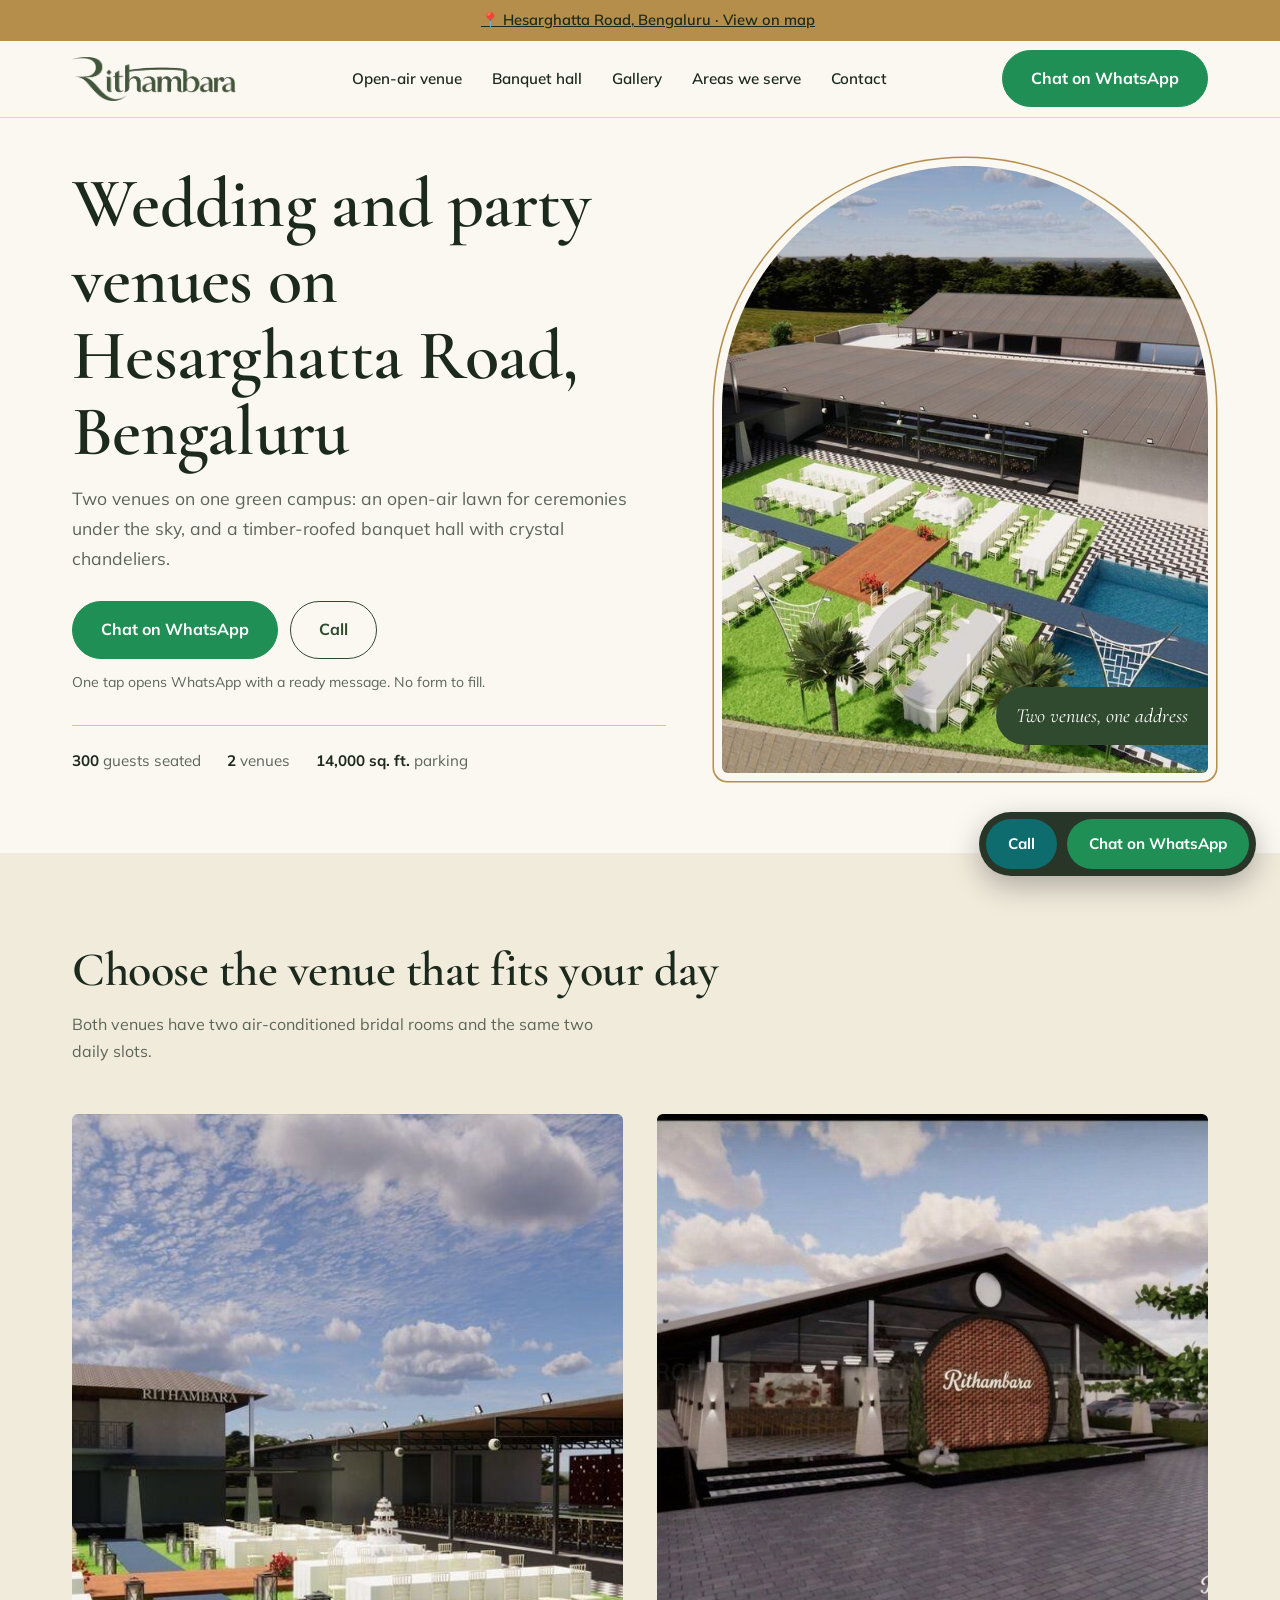
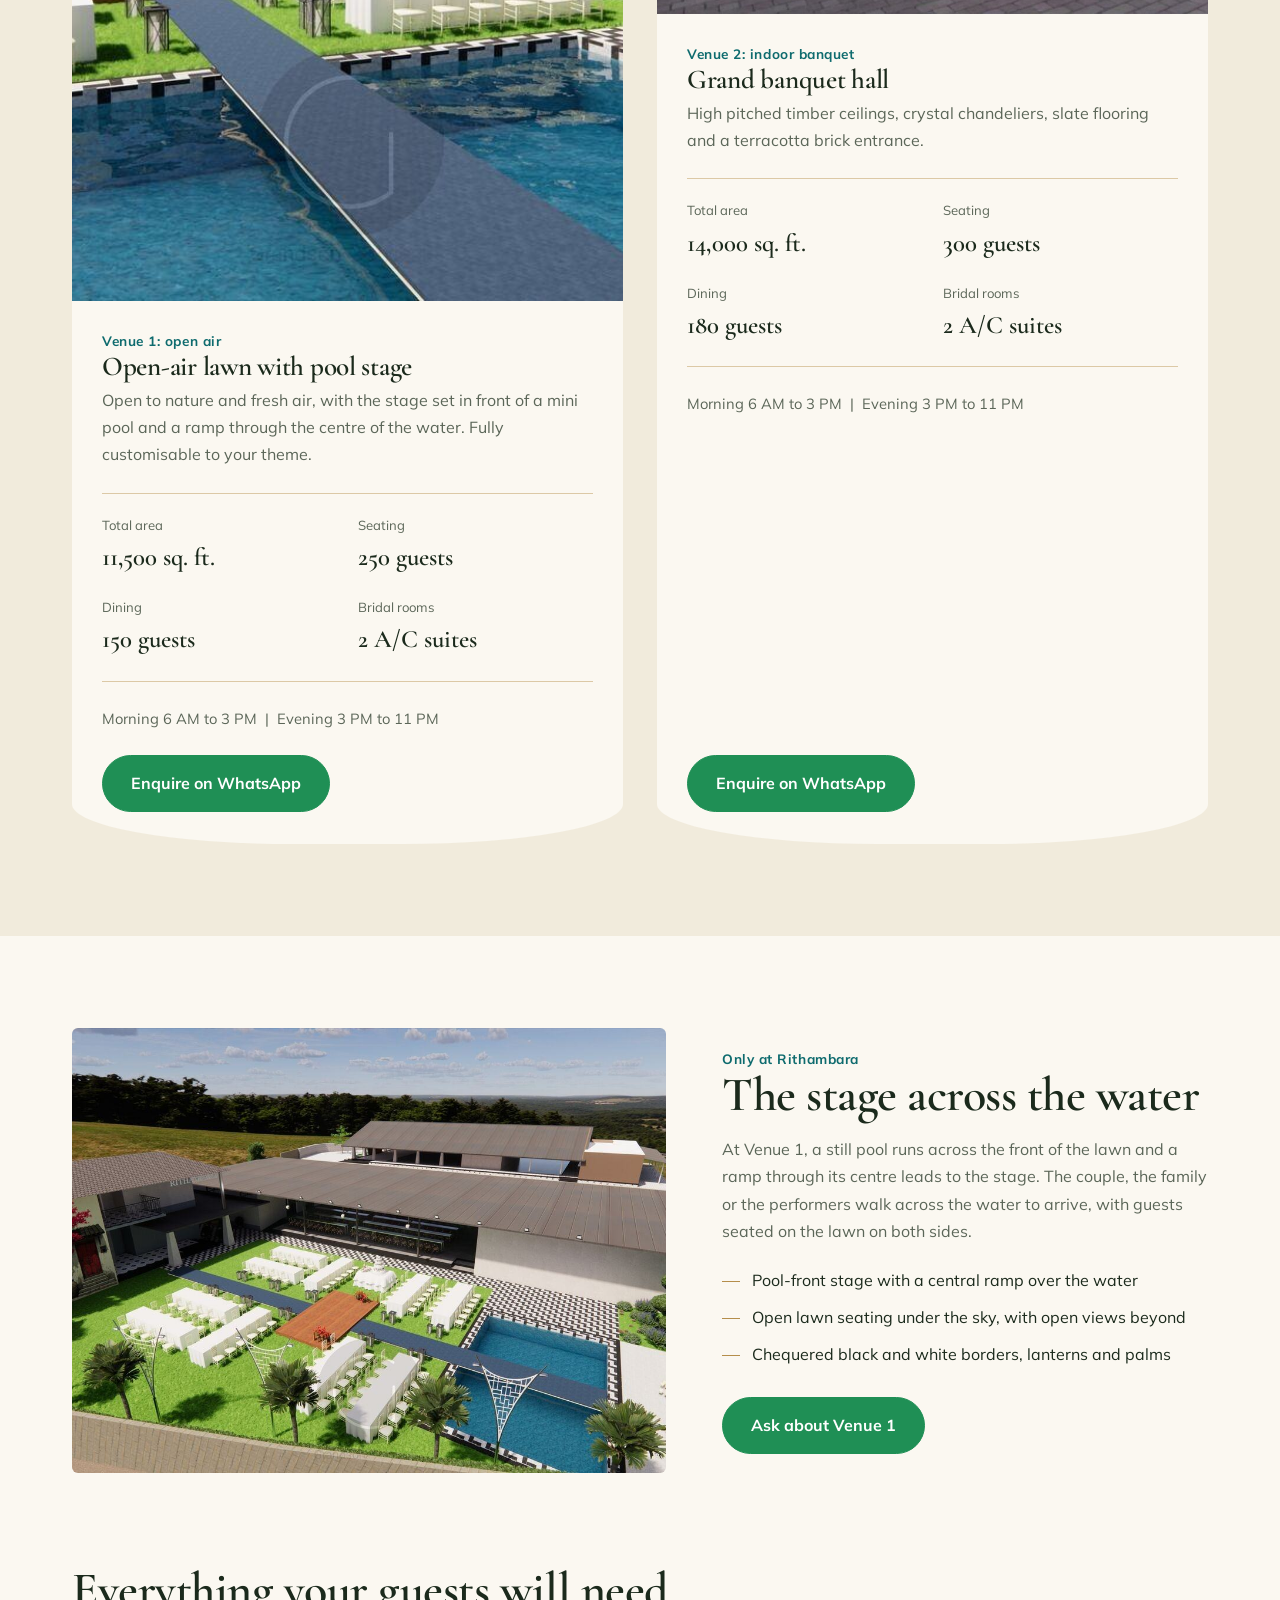
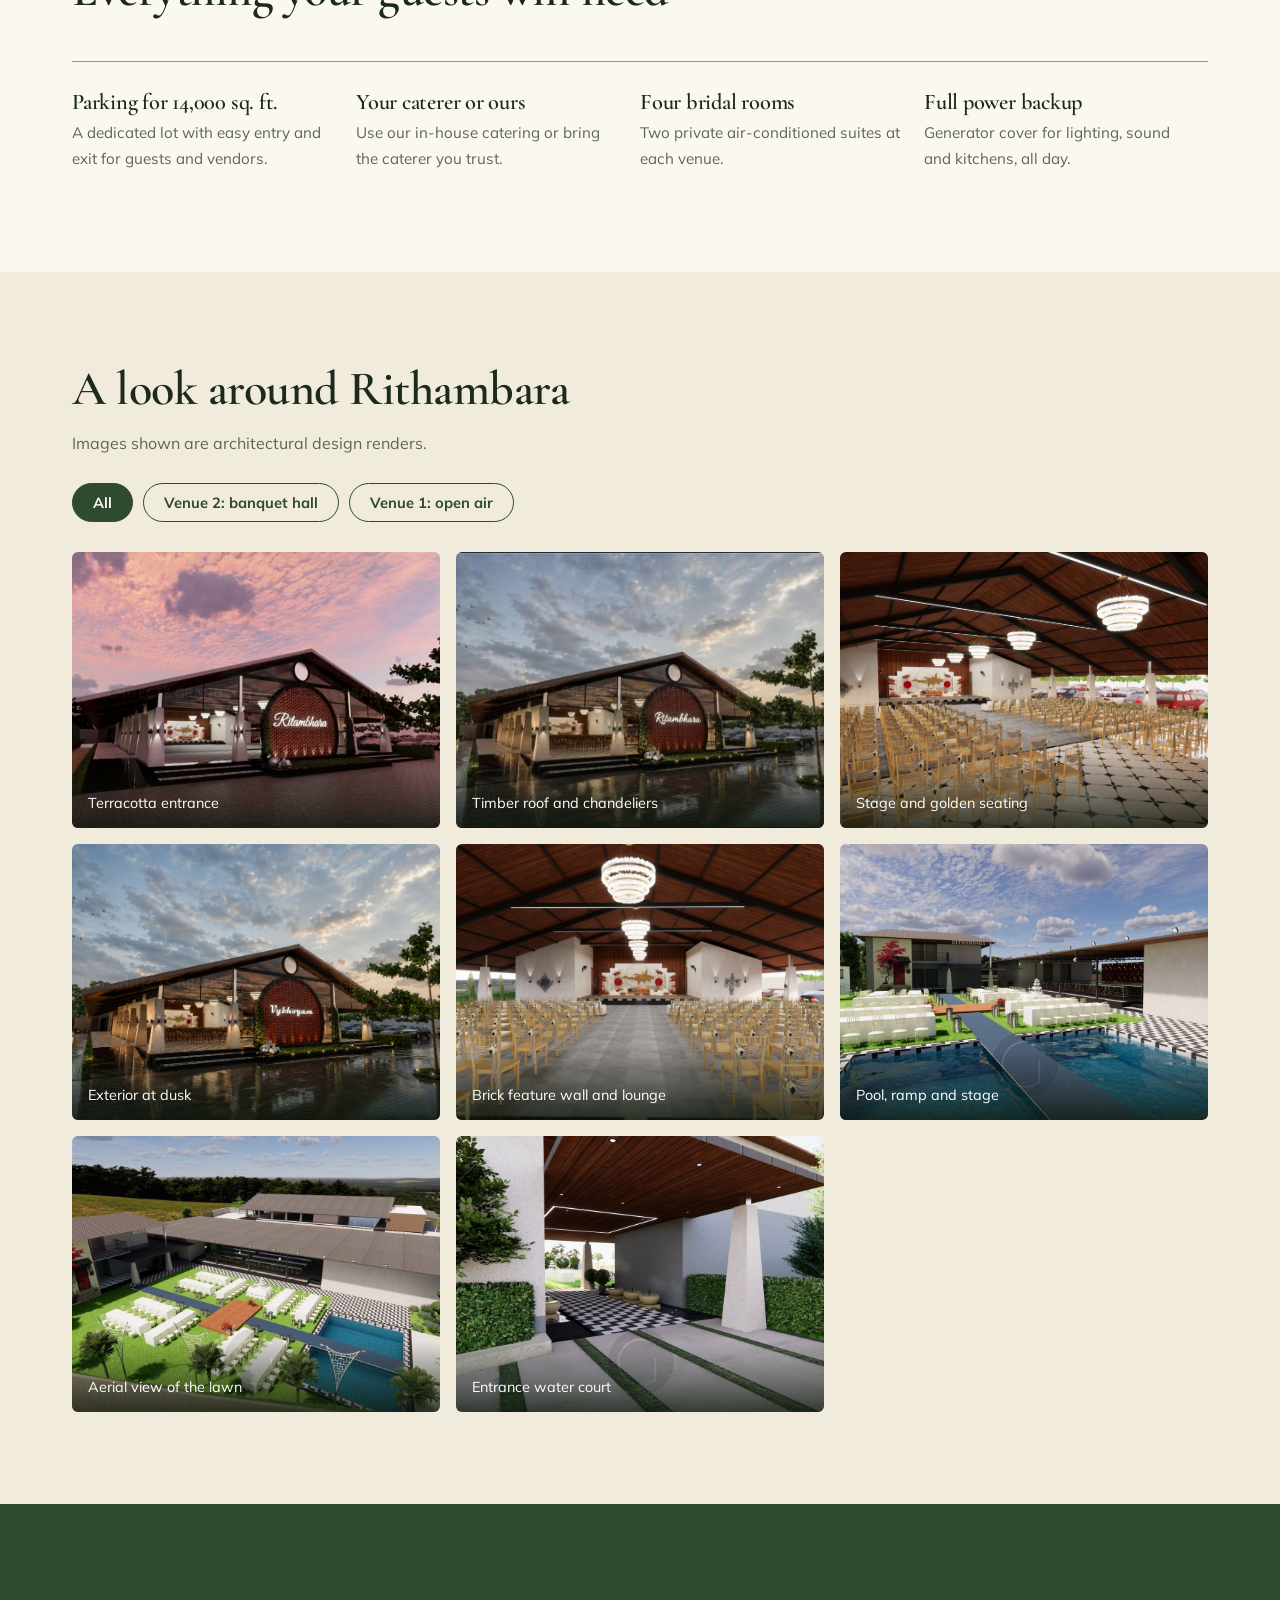
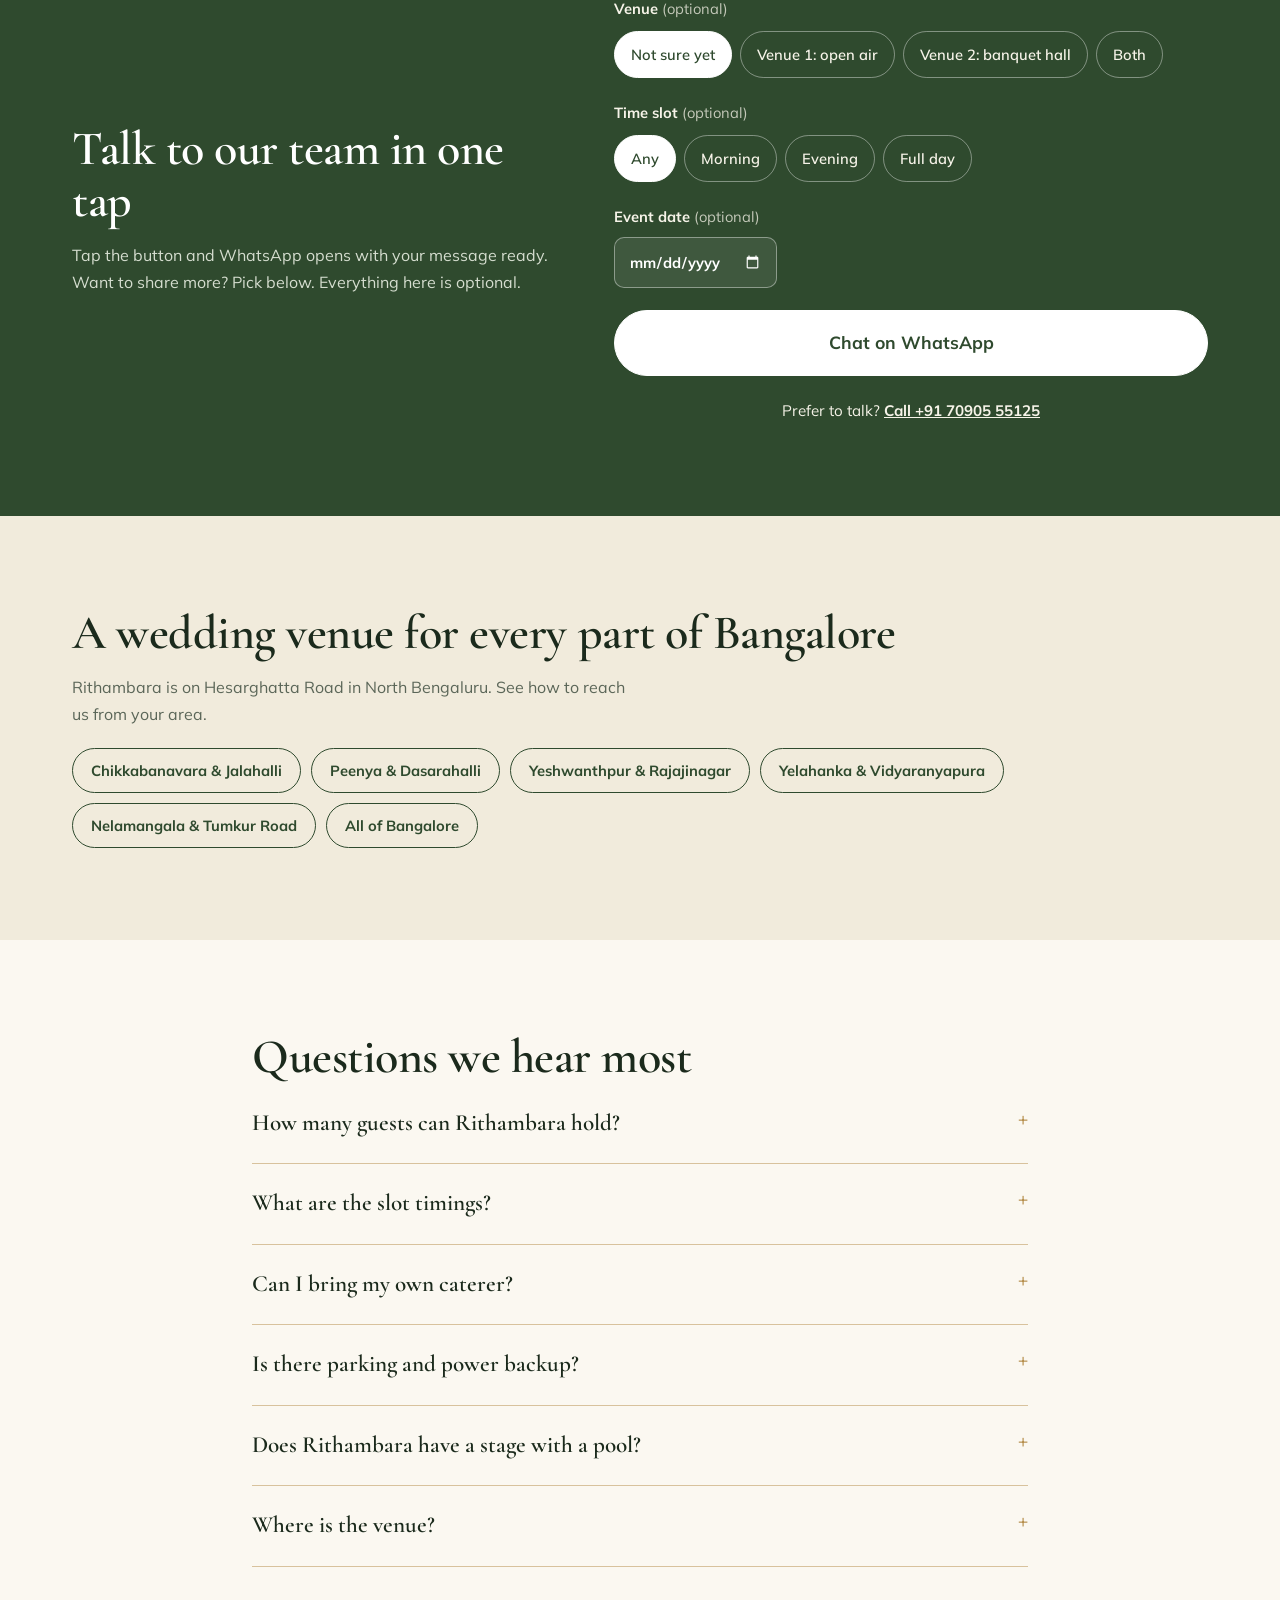
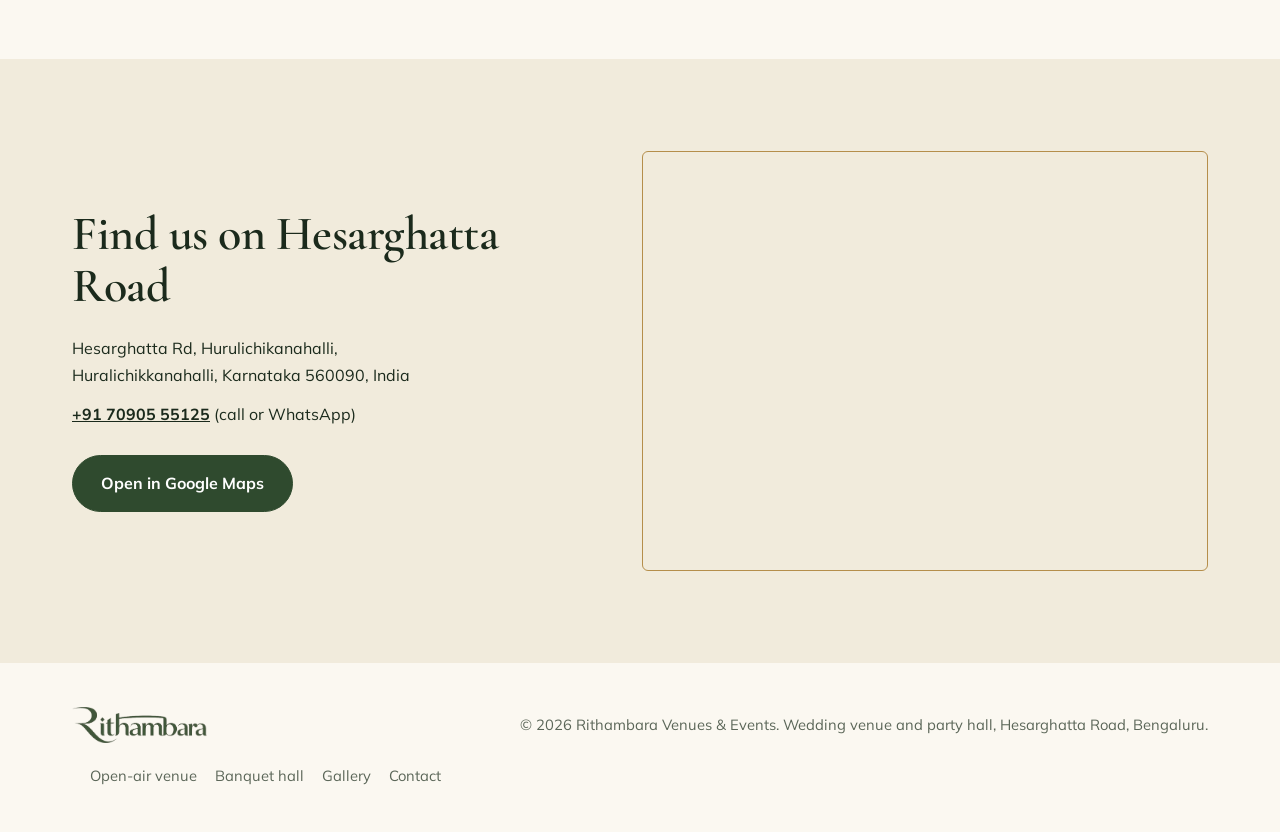
==== commit d64986df: "added right address" ====
--- a/index.html
+++ b/index.html
@@ -20,7 +20,7 @@
 <meta property="og:url" content="https://rithambara.in/">
 <meta property="og:image" content="https://rithambara.in/venue1-aerial-view.jpg">
 <meta name="twitter:card" content="summary_large_image">
-<meta name="geo.region" content="IN-KA"><meta name="geo.placename" content="Bengaluru"><meta name="geo.position" content="13.0985;77.5028">
+<meta name="geo.region" content="IN-KA"><meta name="geo.placename" content="Bengaluru"><meta name="geo.position" content="13.118608;77.483178">
 
 <link rel="preconnect" href="https://fonts.googleapis.com">
 <link rel="preconnect" href="https://fonts.gstatic.com" crossorigin>
@@ -28,7 +28,7 @@
 
 <script type="application/ld+json">
 {"@context":"https://schema.org","@graph":[
-{"@type":["EventVenue","LocalBusiness"],"@id":"https://rithambara.in/#venue","name":"Rithambara Venues & Events","description":"Wedding and party venue on Hesarghatta Road, Bengaluru with an open-air lawn, a pool-front stage reached by a ramp across the water, and an indoor banquet hall.","url":"https://rithambara.in/","telephone":"+917090555125","image":["https://rithambara.in/venue1-aerial-view.jpg","https://rithambara.in/IMG-20260905-WA0046.jpg"],"logo":"https://rithambara.in/assets/logo.png","priceRange":"$$","maximumAttendeeCapacity":300,"hasMap":"https://maps.app.goo.gl/eoiVPCyDBNswEAu97","address":{"@type":"PostalAddress","streetAddress":"Hesarghatta Rd, Hurulichikanahalli","addressLocality":"Bengaluru","addressRegion":"Karnataka","postalCode":"560090","addressCountry":"IN"},"geo":{"@type":"GeoCoordinates","latitude":13.0985,"longitude":77.5028},"openingHoursSpecification":{"@type":"OpeningHoursSpecification","dayOfWeek":["Monday","Tuesday","Wednesday","Thursday","Friday","Saturday","Sunday"],"opens":"06:00","closes":"23:00"},"amenityFeature":[{"@type":"LocationFeatureSpecification","name":"Parking (14,000 sq. ft.)","value":true},{"@type":"LocationFeatureSpecification","name":"Air-conditioned bridal rooms","value":true},{"@type":"LocationFeatureSpecification","name":"100% power backup","value":true},{"@type":"LocationFeatureSpecification","name":"In-house and outside catering","value":true}]},
+{"@type":["EventVenue","LocalBusiness"],"@id":"https://rithambara.in/#venue","name":"Rithambara Venues & Events","description":"Wedding and party venue on Hesarghatta Road, Bengaluru with an open-air lawn, a pool-front stage reached by a ramp across the water, and an indoor banquet hall.","url":"https://rithambara.in/","telephone":"+917090555125","image":["https://rithambara.in/venue1-aerial-view.jpg","https://rithambara.in/IMG-20260905-WA0046.jpg"],"logo":"https://rithambara.in/assets/logo.png","priceRange":"$$","maximumAttendeeCapacity":300,"hasMap":"https://www.google.com/maps/search/?api=1&query=13.118608,77.483178","address":{"@type":"PostalAddress","streetAddress":"Hesarghatta Rd, Hurulichikanahalli","addressLocality":"Bengaluru","addressRegion":"Karnataka","postalCode":"560090","addressCountry":"IN"},"geo":{"@type":"GeoCoordinates","latitude":13.118608,"longitude":77.483178},"openingHoursSpecification":{"@type":"OpeningHoursSpecification","dayOfWeek":["Monday","Tuesday","Wednesday","Thursday","Friday","Saturday","Sunday"],"opens":"06:00","closes":"23:00"},"amenityFeature":[{"@type":"LocationFeatureSpecification","name":"Parking (14,000 sq. ft.)","value":true},{"@type":"LocationFeatureSpecification","name":"Air-conditioned bridal rooms","value":true},{"@type":"LocationFeatureSpecification","name":"100% power backup","value":true},{"@type":"LocationFeatureSpecification","name":"In-house and outside catering","value":true}]},
 {"@type":"FAQPage","mainEntity":[
 {"@type":"Question","name":"What is the guest capacity at Rithambara?","acceptedAnswer":{"@type":"Answer","text":"Venue 1 (open air) seats 250 guests with dining for 150. Venue 2 (indoor banquet hall) seats 300 guests with dining for 180."}},
 {"@type":"Question","name":"What are the booking slot timings?","acceptedAnswer":{"@type":"Answer","text":"Morning slot is 6:00 AM to 3:00 PM and evening slot is 3:00 PM to 11:00 PM. Full-day bookings are available."}},
@@ -41,7 +41,7 @@
 <link rel="stylesheet" href="assets/style.css">
 </head>
 <body>
-<div class="ann" id="ann">Grand Opening on 22 November. You are invited! <a href="https://wa.me/917090555125?text=Hi%20Rithambara%20team%2C%20I%27d%20like%20to%20attend%20the%20Grand%20Opening%20on%2022%20November.%20Please%20share%20the%20details." target="_blank" rel="noopener">RSVP on WhatsApp</a></div>
+<div class="ann" id="ann"><span id="annEv">Grand Opening on 22 November. You are invited! <a href="https://wa.me/917090555125?text=Hi%20Rithambara%20team%2C%20I%27d%20like%20to%20attend%20the%20Grand%20Opening%20on%2022%20November.%20Please%20share%20the%20details." target="_blank" rel="noopener">RSVP on WhatsApp</a></span><a class="annmap" href="https://www.google.com/maps/search/?api=1&query=13.118608,77.483178" target="_blank" rel="noopener">&#128205; Hesarghatta Road, Bengaluru &middot; View on map</a></div>
 
 <header>
  <div class="wrap bar">
@@ -217,10 +217,10 @@
     <p>Hesarghatta Rd, Hurulichikanahalli,<br>Huralichikkanahalli, Karnataka 560090, India</p>
     <p><a href="tel:+917090555125"><strong>+91 70905 55125</strong></a> (call or WhatsApp)</p>
    </address>
-   <a class="btn" href="https://maps.app.goo.gl/eoiVPCyDBNswEAu97" target="_blank" rel="noopener" style="margin-top:14px">Open in Google Maps</a>
+   <a class="btn" href="https://www.google.com/maps/search/?api=1&query=13.118608,77.483178" target="_blank" rel="noopener" style="margin-top:14px">Open in Google Maps</a>
   </div>
   <div class="map">
-   <iframe title="Map showing Rithambara venue location" loading="lazy" referrerpolicy="no-referrer-when-downgrade" src="https://www.google.com/maps?q=13.0985,77.5028&z=15&output=embed"></iframe>
+   <iframe title="Map showing Rithambara venue location" loading="lazy" referrerpolicy="no-referrer-when-downgrade" src="https://www.google.com/maps/embed?pb=!1m18!1m12!1m3!1d754.3445395232666!2d77.48317815033798!3d13.118607888644522!2m3!1f0!2f0!3f0!3m2!1i1024!2i768!4f13.1!3m3!1m2!1s0x3bae23d21d90ec5b%3A0xe2ff736a3cdfd9e!2sRithambara%20-%20The%20venue!5e1!3m2!1sen!2sin!4v1794553250120!5m2!1sen!2sin"></iframe>
   </div>
  </div>
 </section>
@@ -278,7 +278,7 @@
  const ann=$('#ann'),dlg=$('#invite');
  const now=new Date(),today=new Date(now.getFullYear(),now.getMonth(),now.getDate());
  const days=Math.round((new Date('2026-11-22T00:00')-today)/864e5);
- if(days<0){ann.remove();dlg.remove();return}
+ if(days<0){const ev=$('#annEv');if(ev)ev.remove();dlg.remove();return}
  $('#cd').textContent=days>1?'(in '+days+' days)':days===1?'(tomorrow)':'(today)';
  const mark=()=>{try{localStorage.setItem('inv',Date.now())}catch(e){}};
  dlg.addEventListener('close',mark);
--- a/assets/style.css
+++ b/assets/style.css
@@ -183,3 +183,6 @@
 .cta .btn{margin:22px 6px 0;background:#fff;color:#2F4A2E;border-color:#fff}.cta .btn:hover{background:#B58E4B;border-color:#B58E4B;color:#1B2A1C}
 section.pad{padding:64px 0}
 @media(max-width:820px){.ph .wrap{grid-template-columns:1fr;gap:24px}.ph img{order:-1}}
+
+.ann .annmap{display:block;margin:3px 0 0;font-weight:600;white-space:normal}
+@media(min-width:821px){.ann .annmap{display:inline;margin:0 0 0 16px}}
